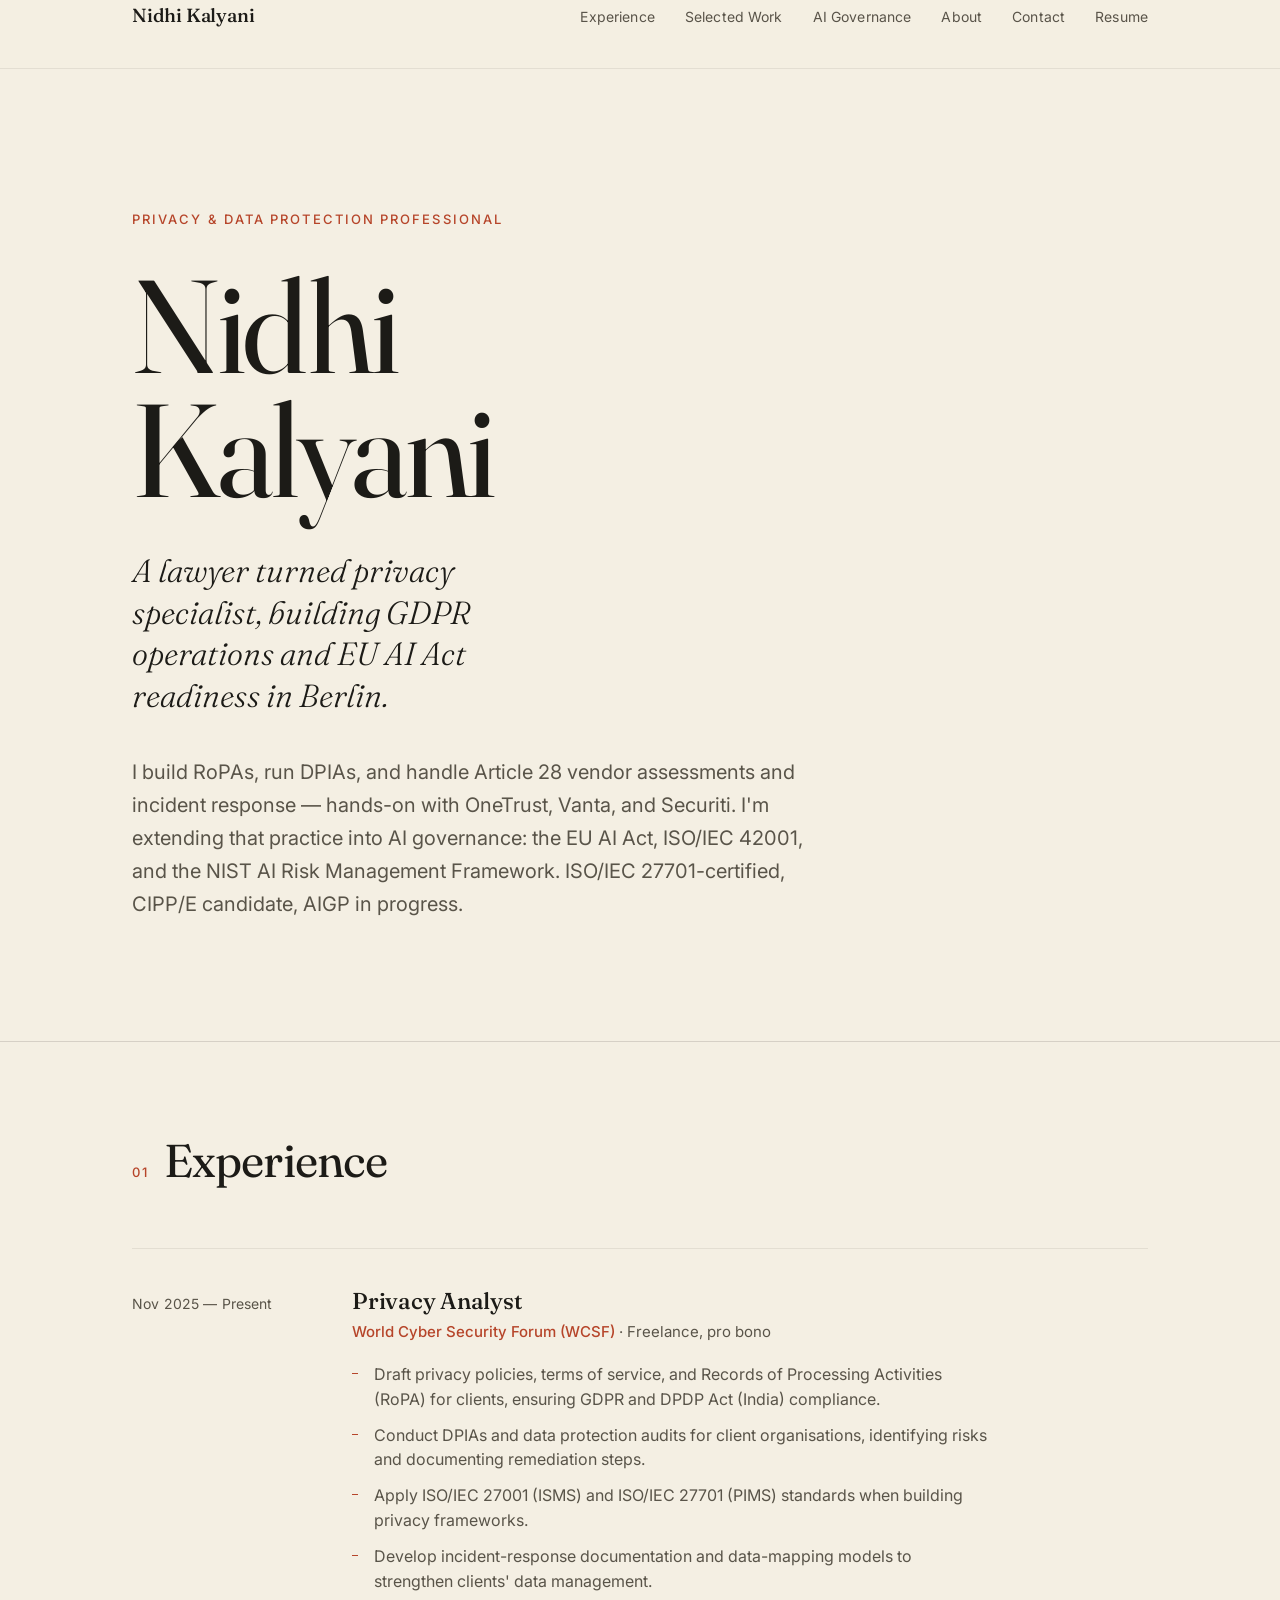
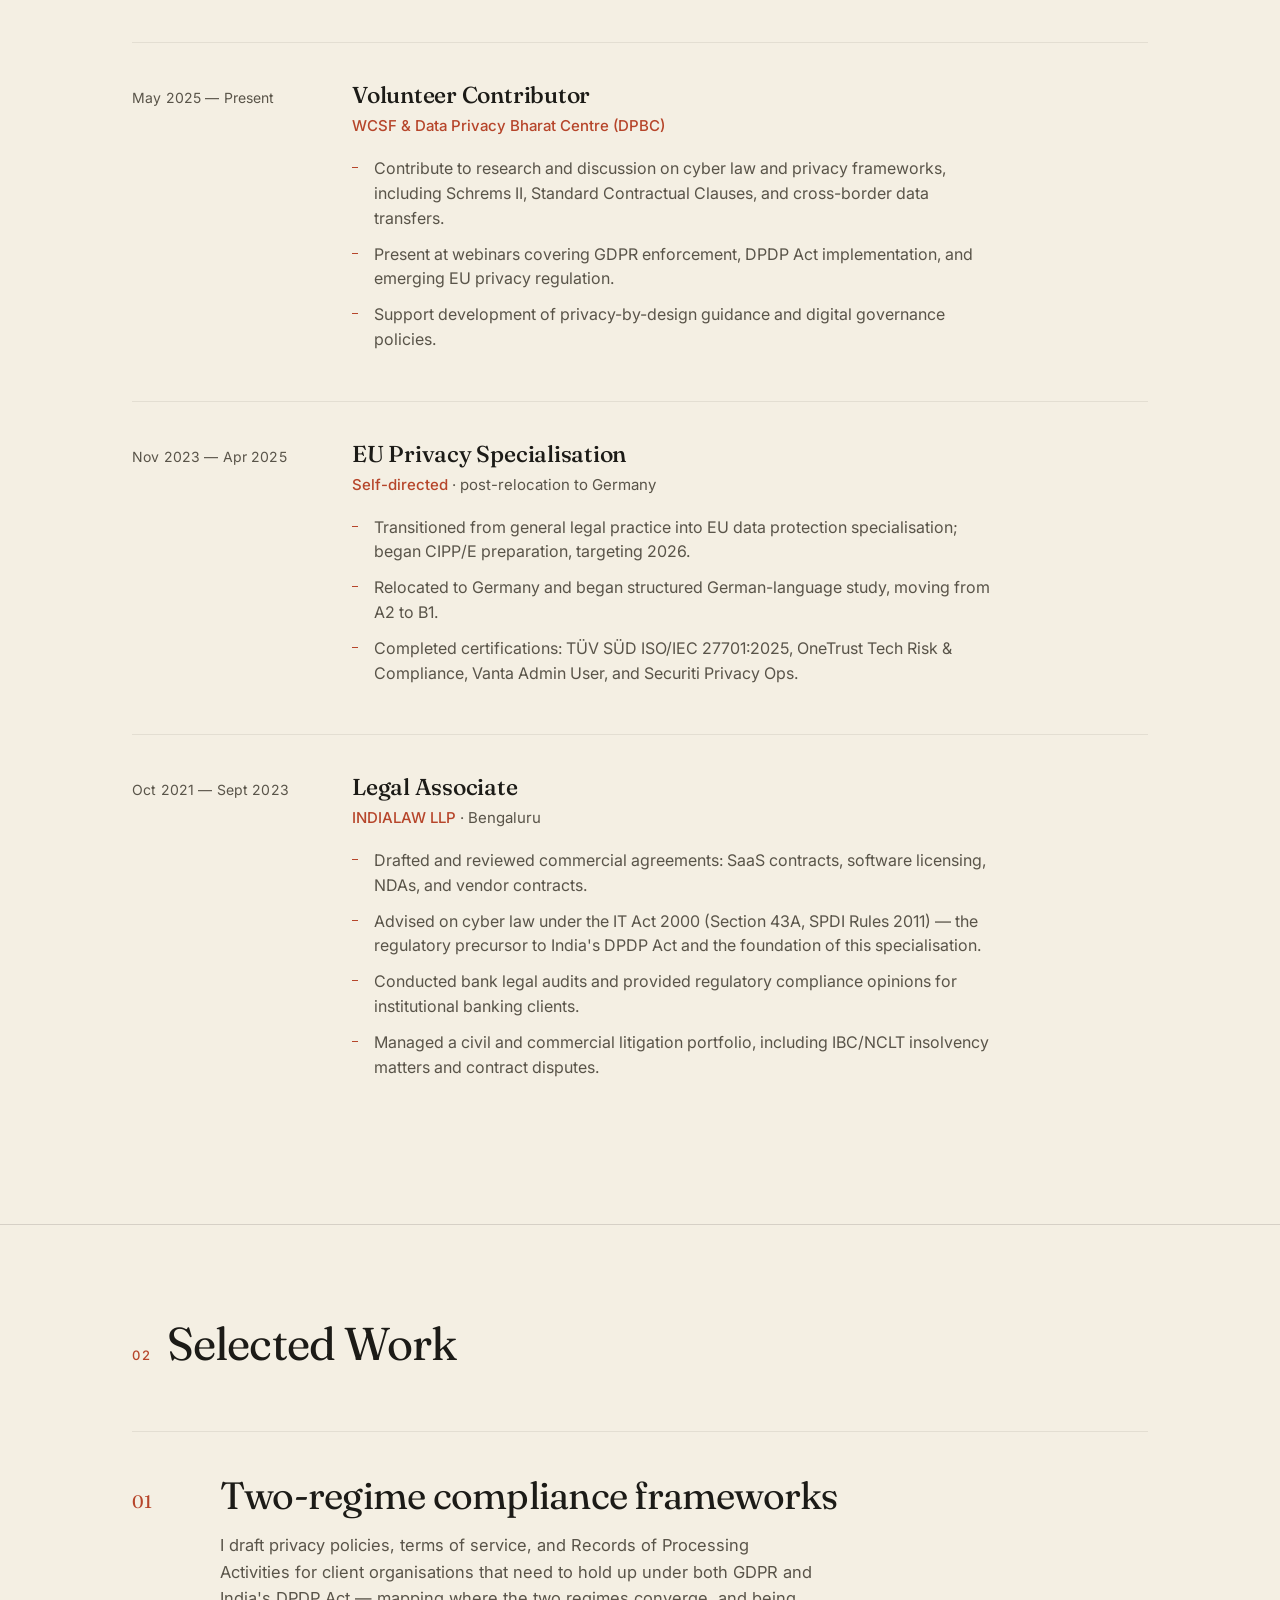
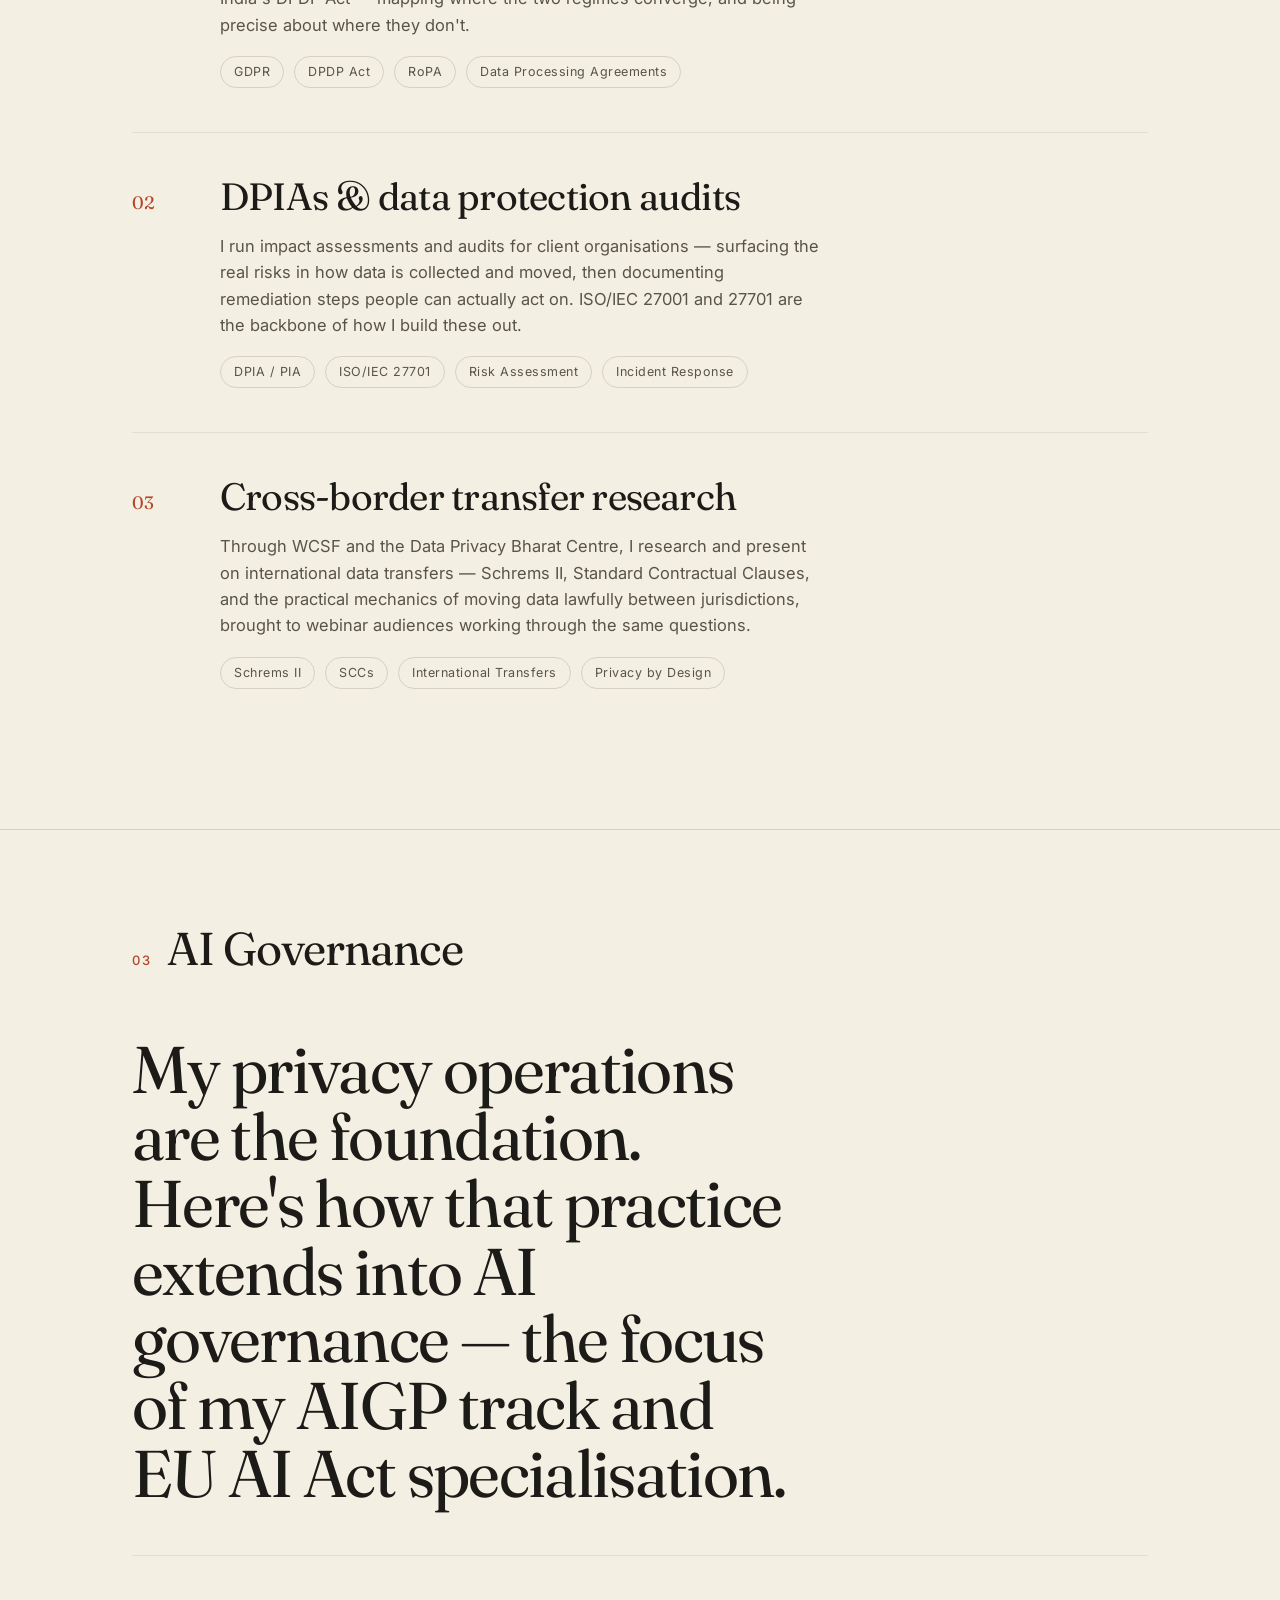
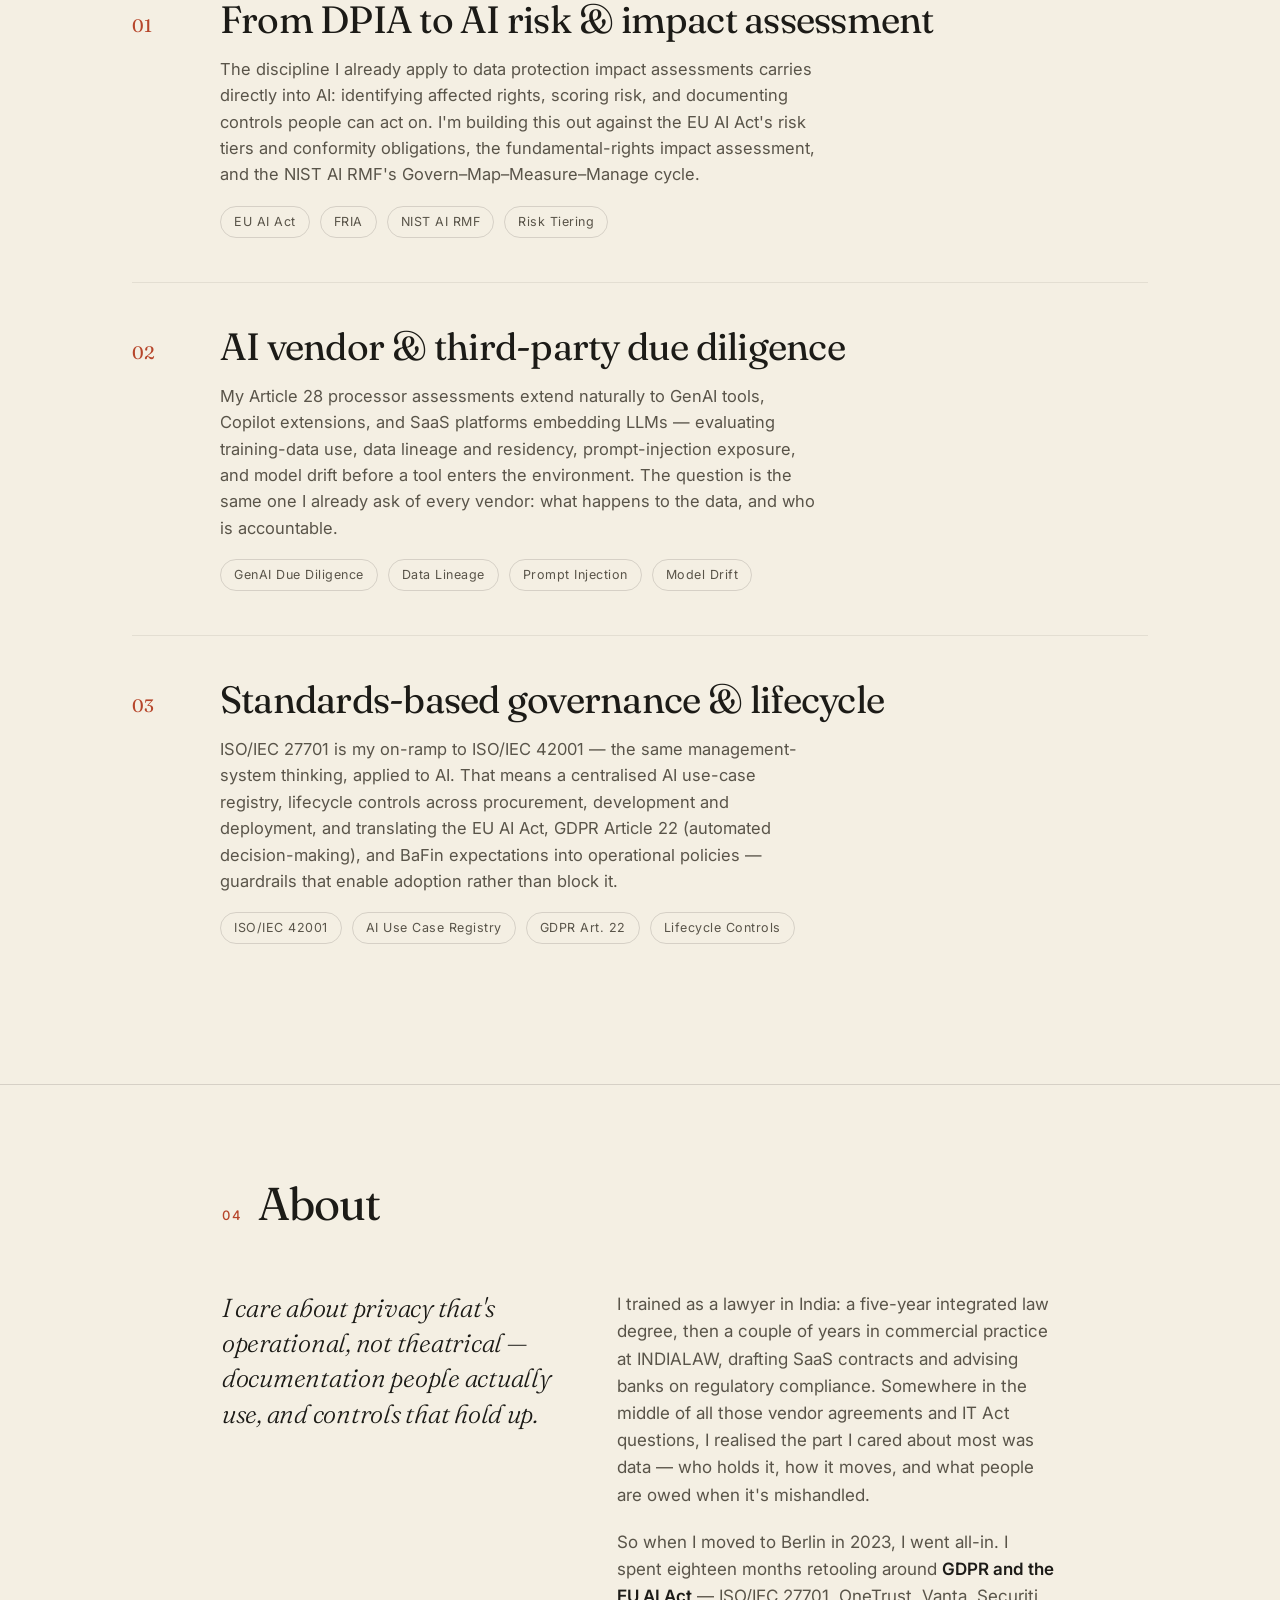
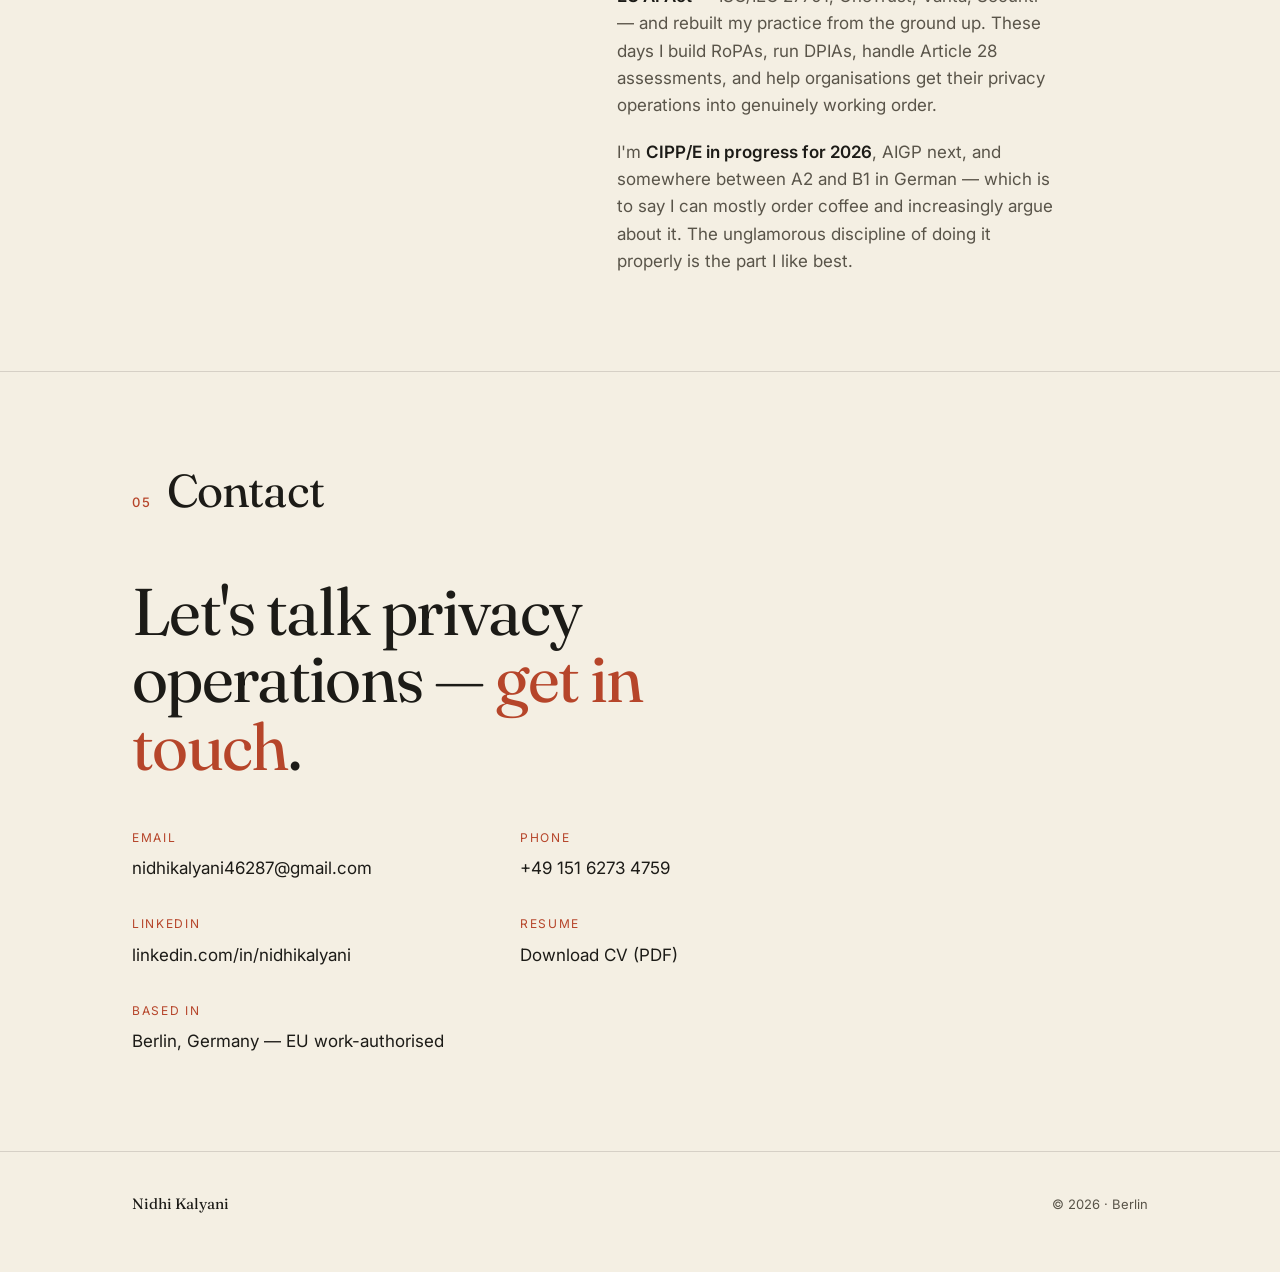
==== index.html @ 715d7ae7 "Add AI Governance section and elevate AI signals for AI Governance Lead roles Co-Authored-By: Claude" ====
<!DOCTYPE html>
<html lang="en">
<head>
<!-- Nidhi Kalyani — Portfolio -->
<meta charset="utf-8" />
<meta name="viewport" content="width=device-width, initial-scale=1" />
<title>Nidhi Kalyani — Privacy & Data Protection Professional</title>
<meta name="description" content="Nidhi Kalyani — a lawyer turned privacy specialist building GDPR operations and EU AI Act readiness in Berlin. ISO/IEC 27701-certified, CIPP/E candidate." />
<link rel="preconnect" href="https://fonts.googleapis.com" />
<link rel="preconnect" href="https://fonts.gstatic.com" crossorigin />
<link href="https://fonts.googleapis.com/css2?family=Fraunces:ital,opsz,wght@0,9..144,300..600;1,9..144,300..500&family=Inter:wght@400;500;600&display=swap" rel="stylesheet" />

<style>
  :root {
    --paper: #F4EFE3;
    --paper-2: #EFE9DA;
    --ink: #1C1B17;
    --ink-soft: #595449;
    --accent: #B6452A;
    --line: rgba(28, 27, 23, 0.14);
    --line-soft: rgba(28, 27, 23, 0.08);
  }

  * { margin: 0; padding: 0; box-sizing: border-box; }

  html { scroll-behavior: smooth; }

  body {
    background: var(--paper);
    color: var(--ink);
    font-family: "Inter", system-ui, sans-serif;
    font-size: 17px;
    line-height: 1.6;
    -webkit-font-smoothing: antialiased;
    text-rendering: optimizeLegibility;
  }

  .serif {
    font-family: "Fraunces", Georgia, serif;
    font-optical-sizing: auto;
  }

  .wrap {
    width: 100%;
    max-width: 1080px;
    margin: 0 auto;
    padding: 0 32px;
  }

  /* ---------- NAV ---------- */
  nav {
    position: sticky;
    top: 0;
    z-index: 50;
    background: rgba(244, 239, 227, 0.9);
    backdrop-filter: saturate(120%);
    border-bottom: 1px solid var(--line-soft);
  }
  nav .wrap {
    display: flex;
    align-items: baseline;
    justify-content: space-between;
    height: 68px;
  }
  nav .brand {
    font-family: "Fraunces", serif;
    font-weight: 500;
    font-size: 19px;
    letter-spacing: -0.01em;
  }
  nav .links {
    display: flex;
    gap: 30px;
    font-size: 14px;
    letter-spacing: 0.01em;
  }
  nav .links a {
    color: var(--ink-soft);
    text-decoration: none;
    transition: color 0.2s ease;
  }
  nav .links a:hover { color: var(--accent); }

  /* ---------- HERO ---------- */
  header.hero { padding: 140px 0 120px; }
  .eyebrow {
    font-size: 13px;
    letter-spacing: 0.16em;
    text-transform: uppercase;
    color: var(--accent);
    font-weight: 500;
    margin-bottom: 34px;
  }
  h1.name {
    font-family: "Fraunces", serif;
    font-weight: 400;
    font-size: clamp(52px, 11vw, 132px);
    line-height: 0.94;
    letter-spacing: -0.025em;
    margin-bottom: 38px;
  }
  .headline {
    font-family: "Fraunces", serif;
    font-style: italic;
    font-weight: 300;
    font-size: clamp(22px, 3.4vw, 32px);
    line-height: 1.3;
    color: var(--ink);
    max-width: 22ch;
    margin-bottom: 40px;
  }
  .hero-intro {
    font-size: clamp(17px, 2vw, 20px);
    line-height: 1.65;
    color: var(--ink-soft);
    max-width: 54ch;
  }

  /* ---------- SECTION SCAFFOLD ---------- */
  section { padding: 96px 0; border-top: 1px solid var(--line); }
  .sec-head {
    display: flex;
    align-items: baseline;
    gap: 16px;
    margin-bottom: 64px;
  }
  .sec-num {
    font-size: 13px;
    letter-spacing: 0.12em;
    color: var(--accent);
    font-weight: 500;
    padding-top: 6px;
  }
  .sec-title {
    font-family: "Fraunces", serif;
    font-weight: 400;
    font-size: clamp(30px, 5vw, 46px);
    letter-spacing: -0.02em;
    line-height: 1;
  }

  /* ---------- EXPERIENCE ---------- */
  .xp {
    display: grid;
    grid-template-columns: 180px 1fr;
    gap: 40px;
    padding: 38px 0;
    border-top: 1px solid var(--line-soft);
  }
  .xp:first-of-type { border-top: none; }
  .xp .when {
    font-size: 14px;
    color: var(--ink-soft);
    letter-spacing: 0.01em;
    padding-top: 6px;
  }
  .xp .role {
    font-family: "Fraunces", serif;
    font-weight: 500;
    font-size: 23px;
    letter-spacing: -0.01em;
    line-height: 1.25;
    margin-bottom: 4px;
  }
  .xp .org {
    font-size: 15px;
    color: var(--accent);
    margin-bottom: 18px;
    font-weight: 500;
  }
  .xp .org .tag {
    color: var(--ink-soft);
    font-weight: 400;
  }
  .xp ul { list-style: none; }
  .xp li {
    position: relative;
    padding-left: 22px;
    color: var(--ink-soft);
    margin-bottom: 11px;
    font-size: 16px;
    line-height: 1.55;
    max-width: 64ch;
  }
  .xp li::before {
    content: "";
    position: absolute;
    left: 0;
    top: 11px;
    width: 6px;
    height: 1px;
    background: var(--accent);
  }

  /* ---------- SELECTED WORK ---------- */
  .work {
    display: grid;
    grid-template-columns: 56px 1fr;
    gap: 32px;
    padding: 44px 0;
    border-top: 1px solid var(--line-soft);
    transition: padding-left 0.3s ease;
  }
  .work:first-of-type { border-top: none; }
  .work:hover { padding-left: 8px; }
  .work .wnum {
    font-family: "Fraunces", serif;
    font-size: 18px;
    color: var(--accent);
    padding-top: 12px;
  }
  .work .wtitle {
    font-family: "Fraunces", serif;
    font-weight: 400;
    font-size: clamp(26px, 4vw, 38px);
    letter-spacing: -0.02em;
    line-height: 1.05;
    margin-bottom: 16px;
  }
  .work .wdesc {
    color: var(--ink-soft);
    max-width: 60ch;
    margin-bottom: 18px;
    font-size: 16.5px;
  }
  .work .wtags {
    display: flex;
    flex-wrap: wrap;
    gap: 10px;
  }
  .work .wtags span {
    font-size: 12.5px;
    letter-spacing: 0.04em;
    color: var(--ink-soft);
    border: 1px solid var(--line);
    border-radius: 100px;
    padding: 5px 13px;
  }

  /* ---------- ABOUT ---------- */
  #about .wrap { max-width: 900px; }
  .about-grid {
    display: grid;
    grid-template-columns: 1fr 1.3fr;
    gap: 56px;
    align-items: start;
  }
  .about-lead {
    font-family: "Fraunces", serif;
    font-style: italic;
    font-weight: 300;
    font-size: 26px;
    line-height: 1.35;
    letter-spacing: -0.01em;
  }
  .about-body p {
    color: var(--ink-soft);
    margin-bottom: 20px;
    font-size: 17px;
  }
  .about-body p:last-child { margin-bottom: 0; }
  .about-body strong { color: var(--ink); font-weight: 600; }

  /* ---------- CONTACT ---------- */
  #contact { border-top: 1px solid var(--line); }
  .contact-big {
    font-family: "Fraunces", serif;
    font-weight: 400;
    font-size: clamp(34px, 6vw, 66px);
    letter-spacing: -0.025em;
    line-height: 1.02;
    margin-bottom: 48px;
    max-width: 16ch;
  }
  .contact-big a {
    color: var(--accent);
    text-decoration: none;
    border-bottom: 2px solid transparent;
    transition: border-color 0.2s ease;
  }
  .contact-big a:hover { border-color: var(--accent); }
  .contact-rows {
    display: grid;
    grid-template-columns: repeat(2, 1fr);
    gap: 32px 56px;
    max-width: 720px;
  }
  .crow .clabel {
    font-size: 12px;
    letter-spacing: 0.14em;
    text-transform: uppercase;
    color: var(--accent);
    margin-bottom: 8px;
  }
  .crow a, .crow span {
    color: var(--ink);
    text-decoration: none;
    font-size: 17px;
    transition: color 0.2s ease;
  }
  .crow a:hover { color: var(--accent); }

  /* ---------- FOOTER ---------- */
  footer {
    padding: 40px 0 56px;
    border-top: 1px solid var(--line);
    display: flex;
    justify-content: space-between;
    align-items: center;
    font-size: 13px;
    color: var(--ink-soft);
  }
  footer .serif { font-size: 15px; color: var(--ink); }

  /* ---------- REVEAL ---------- */
  .reveal {
    opacity: 0;
    transform: translateY(18px);
    transition: opacity 0.7s ease, transform 0.7s ease;
  }
  .reveal.in { opacity: 1; transform: none; }

  /* ---------- RESPONSIVE ---------- */
  @media (max-width: 720px) {
    body { font-size: 16px; }
    .wrap { padding: 0 22px; }
    nav .links { gap: 18px; }
    nav .links a:nth-child(2) { display: none; }
    header.hero { padding: 90px 0 76px; }
    section { padding: 68px 0; }
    .sec-head { margin-bottom: 44px; }
    .xp { grid-template-columns: 1fr; gap: 10px; }
    .xp .when { padding-top: 0; font-size: 13px; }
    .work { grid-template-columns: 36px 1fr; gap: 18px; }
    .about-grid { grid-template-columns: 1fr; gap: 28px; }
    .contact-rows { grid-template-columns: 1fr; gap: 24px; }
  }
</style>
</head>

<body>

<nav>
  <div class="wrap">
    <span class="brand">Nidhi Kalyani</span>
    <div class="links">
      <a href="#experience">Experience</a>
      <a href="#work">Selected Work</a>
      <a href="#ai-governance">AI Governance</a>
      <a href="#about">About</a>
      <a href="#contact">Contact</a>
      <a href="Nidhi-Kalyani-Resume.pdf" target="_blank" rel="noopener">Resume</a>
    </div>
  </div>
</nav>

<header class="hero">
  <div class="wrap">
    <div class="eyebrow reveal">Privacy &amp; Data Protection Professional</div>
    <h1 class="name serif reveal">Nidhi<br />Kalyani</h1>
    <p class="headline reveal">A lawyer turned privacy specialist, building GDPR operations and EU AI Act readiness in Berlin.</p>
    <p class="hero-intro reveal">I build RoPAs, run DPIAs, and handle Article 28 vendor assessments and incident response — hands-on with OneTrust, Vanta, and Securiti. I'm extending that practice into AI governance: the EU AI Act, ISO/IEC 42001, and the NIST AI Risk Management Framework. ISO/IEC 27701-certified, CIPP/E candidate, AIGP in progress.</p>
  </div>
</header>

<section id="experience">
  <div class="wrap">
    <div class="sec-head reveal">
      <span class="sec-num">01</span>
      <h2 class="sec-title serif">Experience</h2>
    </div>

    <div class="xp reveal">
      <div class="when">Nov 2025 — Present</div>
      <div>
        <div class="role serif">Privacy Analyst</div>
        <div class="org">World Cyber Security Forum (WCSF) <span class="tag">· Freelance, pro bono</span></div>
        <ul>
          <li>Draft privacy policies, terms of service, and Records of Processing Activities (RoPA) for clients, ensuring GDPR and DPDP Act (India) compliance.</li>
          <li>Conduct DPIAs and data protection audits for client organisations, identifying risks and documenting remediation steps.</li>
          <li>Apply ISO/IEC 27001 (ISMS) and ISO/IEC 27701 (PIMS) standards when building privacy frameworks.</li>
          <li>Develop incident-response documentation and data-mapping models to strengthen clients' data management.</li>
        </ul>
      </div>
    </div>

    <div class="xp reveal">
      <div class="when">May 2025 — Present</div>
      <div>
        <div class="role serif">Volunteer Contributor</div>
        <div class="org">WCSF &amp; Data Privacy Bharat Centre (DPBC)</div>
        <ul>
          <li>Contribute to research and discussion on cyber law and privacy frameworks, including Schrems II, Standard Contractual Clauses, and cross-border data transfers.</li>
          <li>Present at webinars covering GDPR enforcement, DPDP Act implementation, and emerging EU privacy regulation.</li>
          <li>Support development of privacy-by-design guidance and digital governance policies.</li>
        </ul>
      </div>
    </div>

    <div class="xp reveal">
      <div class="when">Nov 2023 — Apr 2025</div>
      <div>
        <div class="role serif">EU Privacy Specialisation</div>
        <div class="org">Self-directed <span class="tag">· post-relocation to Germany</span></div>
        <ul>
          <li>Transitioned from general legal practice into EU data protection specialisation; began CIPP/E preparation, targeting 2026.</li>
          <li>Relocated to Germany and began structured German-language study, moving from A2 to B1.</li>
          <li>Completed certifications: TÜV SÜD ISO/IEC 27701:2025, OneTrust Tech Risk &amp; Compliance, Vanta Admin User, and Securiti Privacy Ops.</li>
        </ul>
      </div>
    </div>

    <div class="xp reveal">
      <div class="when">Oct 2021 — Sept 2023</div>
      <div>
        <div class="role serif">Legal Associate</div>
        <div class="org">INDIALAW LLP <span class="tag">· Bengaluru</span></div>
        <ul>
          <li>Drafted and reviewed commercial agreements: SaaS contracts, software licensing, NDAs, and vendor contracts.</li>
          <li>Advised on cyber law under the IT Act 2000 (Section 43A, SPDI Rules 2011) — the regulatory precursor to India's DPDP Act and the foundation of this specialisation.</li>
          <li>Conducted bank legal audits and provided regulatory compliance opinions for institutional banking clients.</li>
          <li>Managed a civil and commercial litigation portfolio, including IBC/NCLT insolvency matters and contract disputes.</li>
        </ul>
      </div>
    </div>
  </div>
</section>

<section id="work">
  <div class="wrap">
    <div class="sec-head reveal">
      <span class="sec-num">02</span>
      <h2 class="sec-title serif">Selected Work</h2>
    </div>

    <div class="work reveal">
      <div class="wnum serif">01</div>
      <div>
        <h3 class="wtitle serif">Two-regime compliance frameworks</h3>
        <p class="wdesc">I draft privacy policies, terms of service, and Records of Processing Activities for client organisations that need to hold up under both GDPR and India's DPDP Act — mapping where the two regimes converge, and being precise about where they don't.</p>
        <div class="wtags">
          <span>GDPR</span><span>DPDP Act</span><span>RoPA</span><span>Data Processing Agreements</span>
        </div>
      </div>
    </div>

    <div class="work reveal">
      <div class="wnum serif">02</div>
      <div>
        <h3 class="wtitle serif">DPIAs &amp; data protection audits</h3>
        <p class="wdesc">I run impact assessments and audits for client organisations — surfacing the real risks in how data is collected and moved, then documenting remediation steps people can actually act on. ISO/IEC 27001 and 27701 are the backbone of how I build these out.</p>
        <div class="wtags">
          <span>DPIA / PIA</span><span>ISO/IEC 27701</span><span>Risk Assessment</span><span>Incident Response</span>
        </div>
      </div>
    </div>

    <div class="work reveal">
      <div class="wnum serif">03</div>
      <div>
        <h3 class="wtitle serif">Cross-border transfer research</h3>
        <p class="wdesc">Through WCSF and the Data Privacy Bharat Centre, I research and present on international data transfers — Schrems II, Standard Contractual Clauses, and the practical mechanics of moving data lawfully between jurisdictions, brought to webinar audiences working through the same questions.</p>
        <div class="wtags">
          <span>Schrems II</span><span>SCCs</span><span>International Transfers</span><span>Privacy by Design</span>
        </div>
      </div>
    </div>
  </div>
</section>

<section id="ai-governance">
  <div class="wrap">
    <div class="sec-head reveal">
      <span class="sec-num">03</span>
      <h2 class="sec-title serif">AI Governance</h2>
    </div>

    <p class="contact-big serif reveal" style="margin-bottom:48px;">My privacy operations are the foundation. Here's how that practice extends into AI governance — the focus of my AIGP track and EU AI Act specialisation.</p>

    <div class="work reveal">
      <div class="wnum serif">01</div>
      <div>
        <h3 class="wtitle serif">From DPIA to AI risk &amp; impact assessment</h3>
        <p class="wdesc">The discipline I already apply to data protection impact assessments carries directly into AI: identifying affected rights, scoring risk, and documenting controls people can act on. I'm building this out against the EU AI Act's risk tiers and conformity obligations, the fundamental-rights impact assessment, and the NIST AI RMF's Govern–Map–Measure–Manage cycle.</p>
        <div class="wtags">
          <span>EU AI Act</span><span>FRIA</span><span>NIST AI RMF</span><span>Risk Tiering</span>
        </div>
      </div>
    </div>

    <div class="work reveal">
      <div class="wnum serif">02</div>
      <div>
        <h3 class="wtitle serif">AI vendor &amp; third-party due diligence</h3>
        <p class="wdesc">My Article 28 processor assessments extend naturally to GenAI tools, Copilot extensions, and SaaS platforms embedding LLMs — evaluating training-data use, data lineage and residency, prompt-injection exposure, and model drift before a tool enters the environment. The question is the same one I already ask of every vendor: what happens to the data, and who is accountable.</p>
        <div class="wtags">
          <span>GenAI Due Diligence</span><span>Data Lineage</span><span>Prompt Injection</span><span>Model Drift</span>
        </div>
      </div>
    </div>

    <div class="work reveal">
      <div class="wnum serif">03</div>
      <div>
        <h3 class="wtitle serif">Standards-based governance &amp; lifecycle</h3>
        <p class="wdesc">ISO/IEC 27701 is my on-ramp to ISO/IEC 42001 — the same management-system thinking, applied to AI. That means a centralised AI use-case registry, lifecycle controls across procurement, development and deployment, and translating the EU AI Act, GDPR Article 22 (automated decision-making), and BaFin expectations into operational policies — guardrails that enable adoption rather than block it.</p>
        <div class="wtags">
          <span>ISO/IEC 42001</span><span>AI Use Case Registry</span><span>GDPR Art. 22</span><span>Lifecycle Controls</span>
        </div>
      </div>
    </div>
  </div>
</section>

<section id="about">
  <div class="wrap">
    <div class="sec-head reveal">
      <span class="sec-num">04</span>
      <h2 class="sec-title serif">About</h2>
    </div>
    <div class="about-grid">
      <p class="about-lead serif reveal">I care about privacy that's operational, not theatrical — documentation people actually use, and controls that hold up.</p>
      <div class="about-body reveal">
        <p>I trained as a lawyer in India: a five-year integrated law degree, then a couple of years in commercial practice at INDIALAW, drafting SaaS contracts and advising banks on regulatory compliance. Somewhere in the middle of all those vendor agreements and IT Act questions, I realised the part I cared about most was data — who holds it, how it moves, and what people are owed when it's mishandled.</p>
        <p>So when I moved to Berlin in 2023, I went all-in. I spent eighteen months retooling around <strong>GDPR and the EU AI Act</strong> — ISO/IEC 27701, OneTrust, Vanta, Securiti — and rebuilt my practice from the ground up. These days I build RoPAs, run DPIAs, handle Article 28 assessments, and help organisations get their privacy operations into genuinely working order.</p>
        <p>I'm <strong>CIPP/E in progress for 2026</strong>, AIGP next, and somewhere between A2 and B1 in German — which is to say I can mostly order coffee and increasingly argue about it. The unglamorous discipline of doing it properly is the part I like best.</p>
      </div>
    </div>
  </div>
</section>

<section id="contact">
  <div class="wrap">
    <div class="sec-head reveal">
      <span class="sec-num">05</span>
      <h2 class="sec-title serif">Contact</h2>
    </div>
    <p class="contact-big serif reveal">Let's talk privacy operations — <a href="mailto:nidhikalyani46287@gmail.com">get in touch</a>.</p>
    <div class="contact-rows reveal">
      <div class="crow">
        <div class="clabel">Email</div>
        <a href="mailto:nidhikalyani46287@gmail.com">nidhikalyani46287@gmail.com</a>
      </div>
      <div class="crow">
        <div class="clabel">Phone</div>
        <a href="tel:+4915162734759">+49 151 6273 4759</a>
      </div>
      <div class="crow">
        <div class="clabel">LinkedIn</div>
        <a href="https://www.linkedin.com" target="_blank" rel="noopener">linkedin.com/in/nidhikalyani</a>
      </div>
      <div class="crow">
        <div class="clabel">Resume</div>
        <a href="Nidhi-Kalyani-Resume.pdf" target="_blank" rel="noopener">Download CV (PDF)</a>
      </div>
      <div class="crow">
        <div class="clabel">Based in</div>
        <span>Berlin, Germany — EU work-authorised</span>
      </div>
    </div>
  </div>
</section>

<footer>
  <div class="wrap" style="display:flex; justify-content:space-between; align-items:center; width:100%; max-width:1080px; margin:0 auto; padding:0 32px;">
    <span class="serif">Nidhi Kalyani</span>
    <span>© 2026 · Berlin</span>
  </div>
</footer>

<script>
  // Scroll reveal
  const io = new IntersectionObserver((entries) => {
    entries.forEach((e) => {
      if (e.isIntersecting) {
        e.target.classList.add("in");
        io.unobserve(e.target);
      }
    });
  }, { threshold: 0.12, rootMargin: "0px 0px -8% 0px" });

  document.querySelectorAll(".reveal").forEach((el, i) => {
    // small stagger within the hero
    io.observe(el);
  });

  // Stagger hero reveals on load
  window.addEventListener("load", () => {
    const heroItems = document.querySelectorAll("header.hero .reveal");
    heroItems.forEach((el, i) => {
      setTimeout(() => el.classList.add("in"), 120 + i * 130);
    });
  });
</script>

</body>
</html>
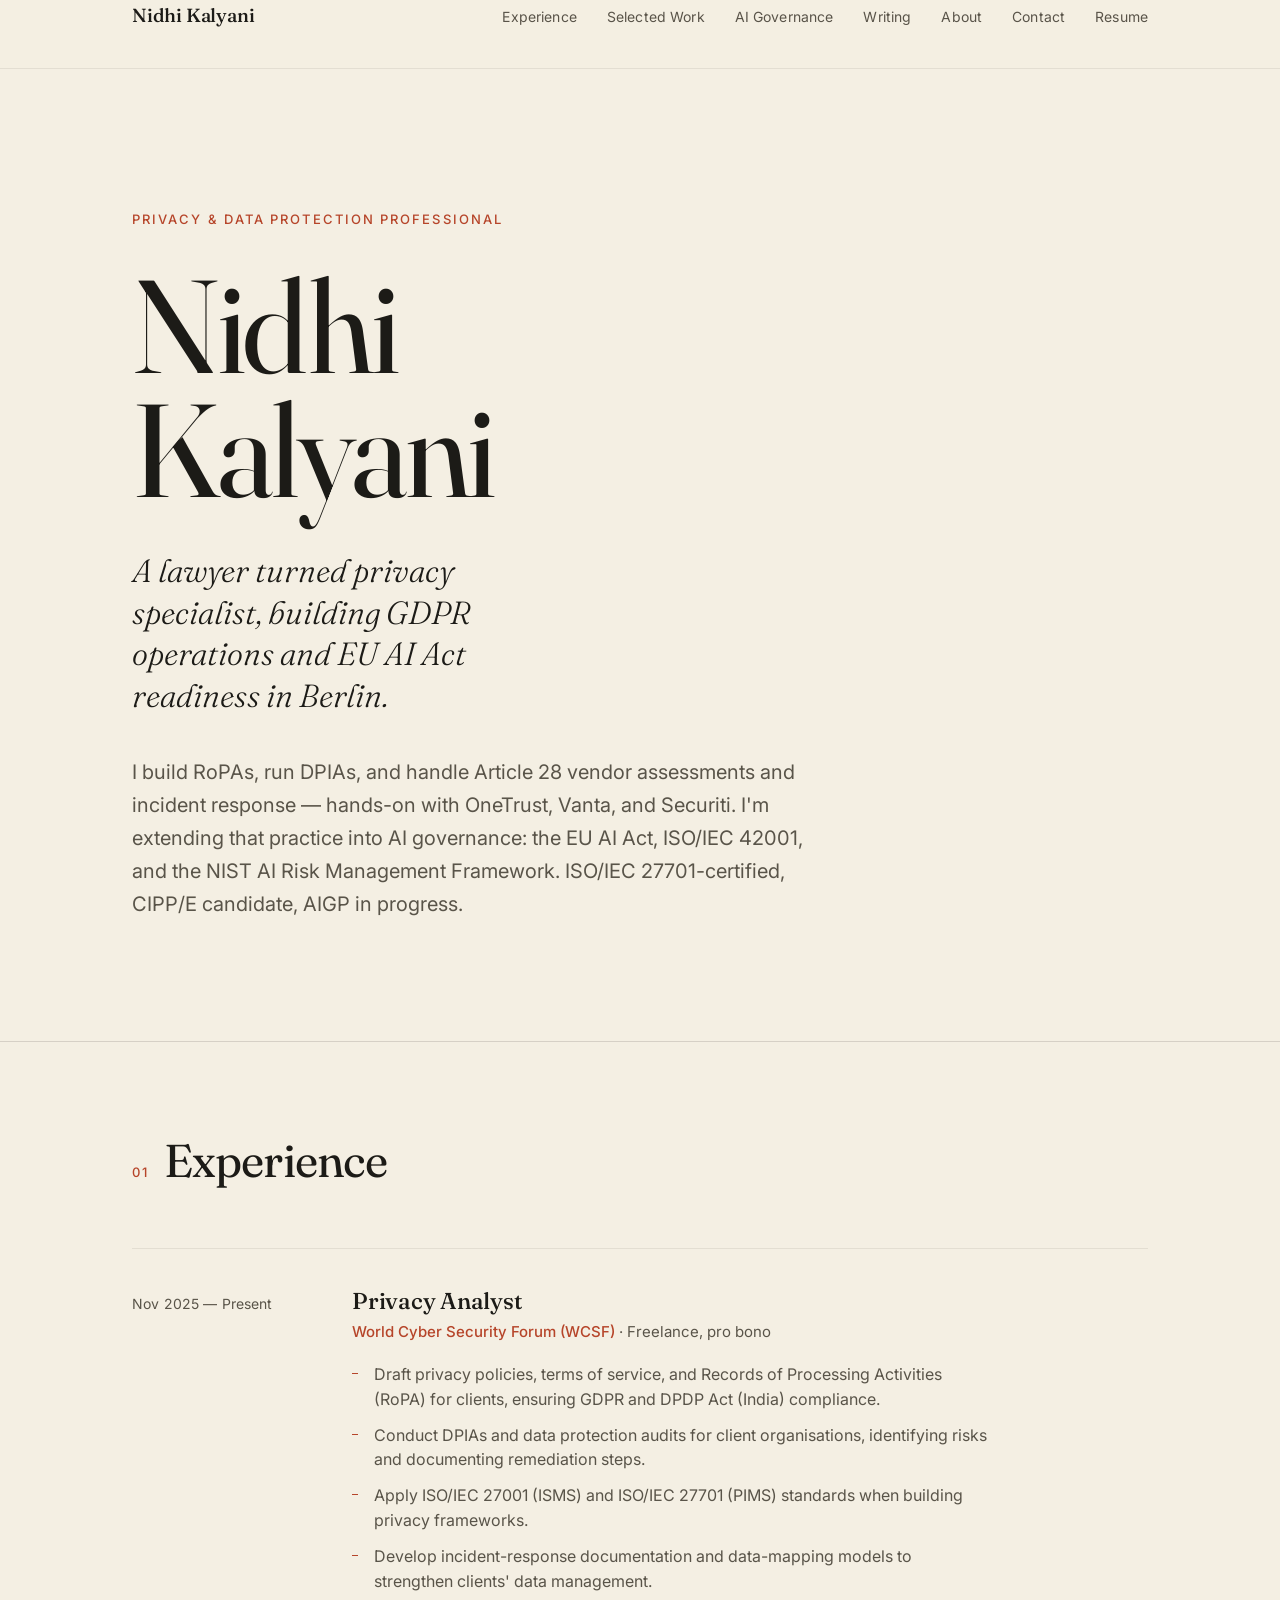
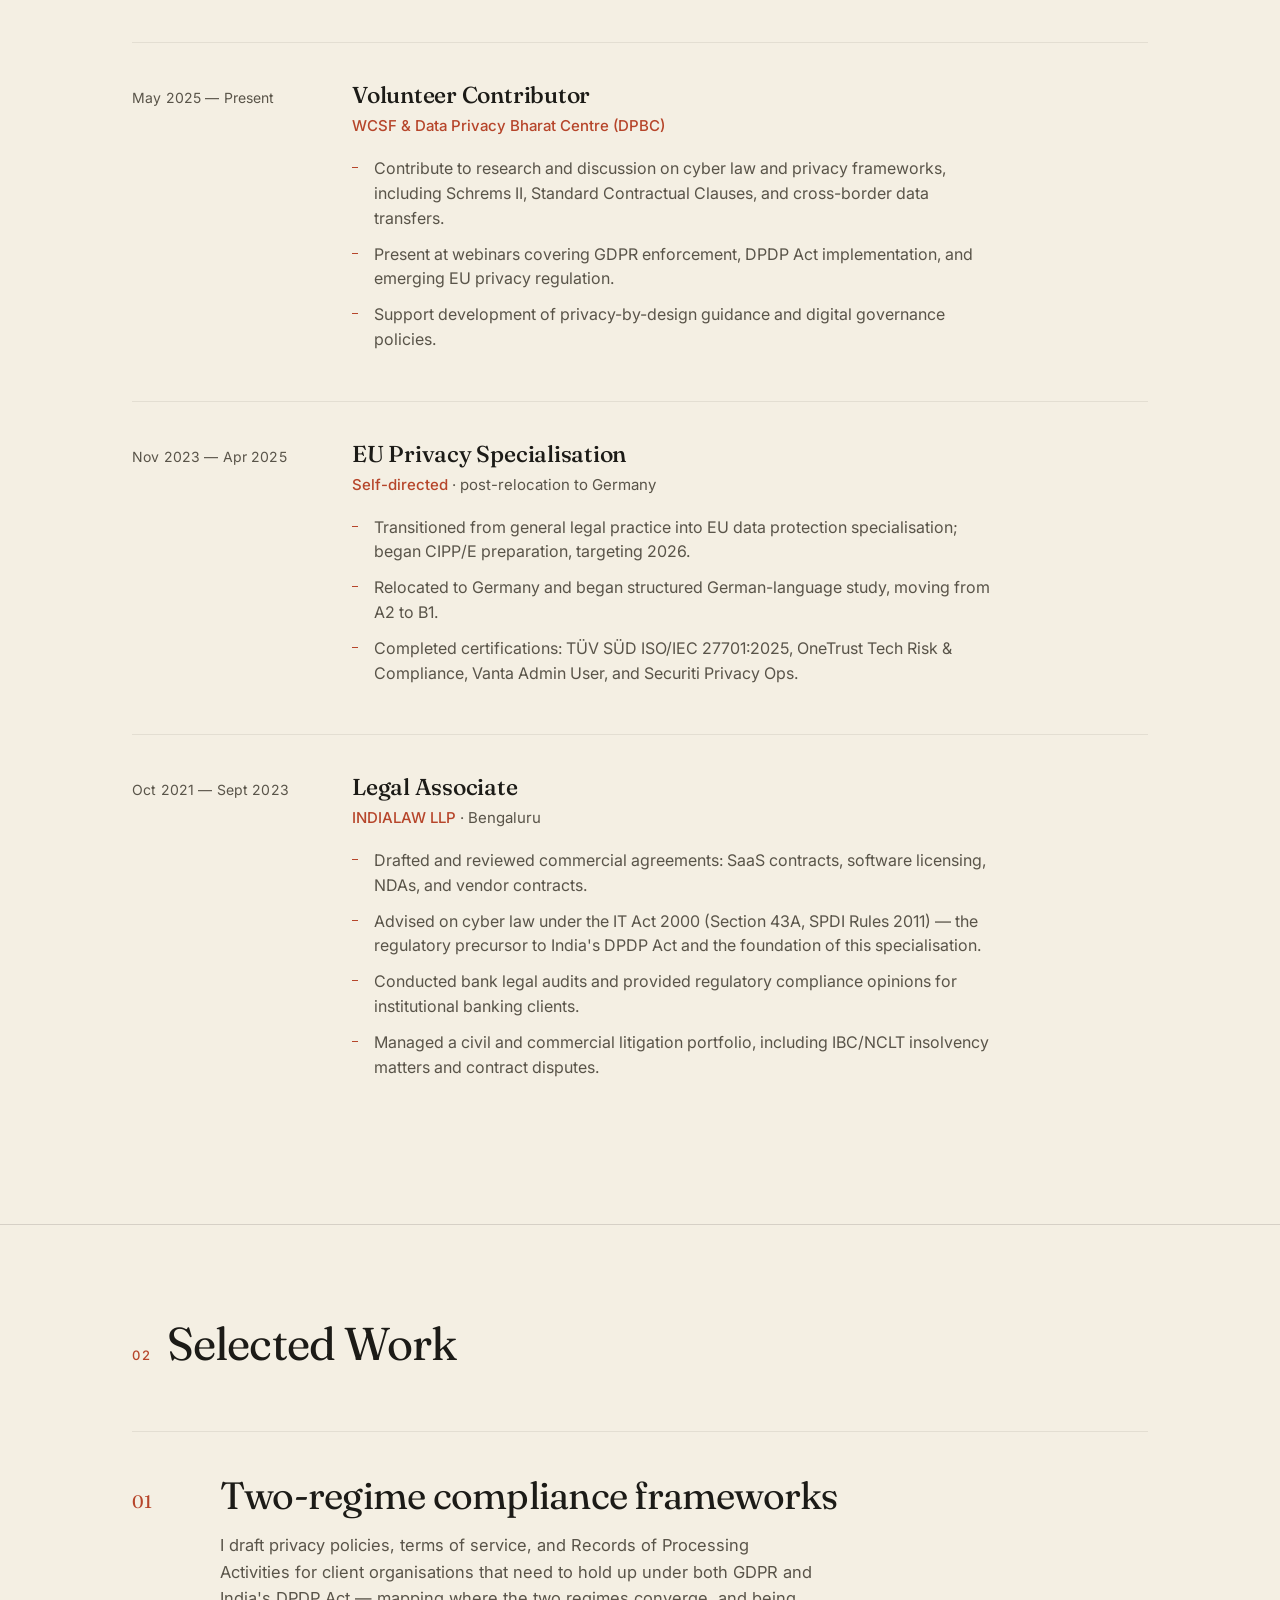
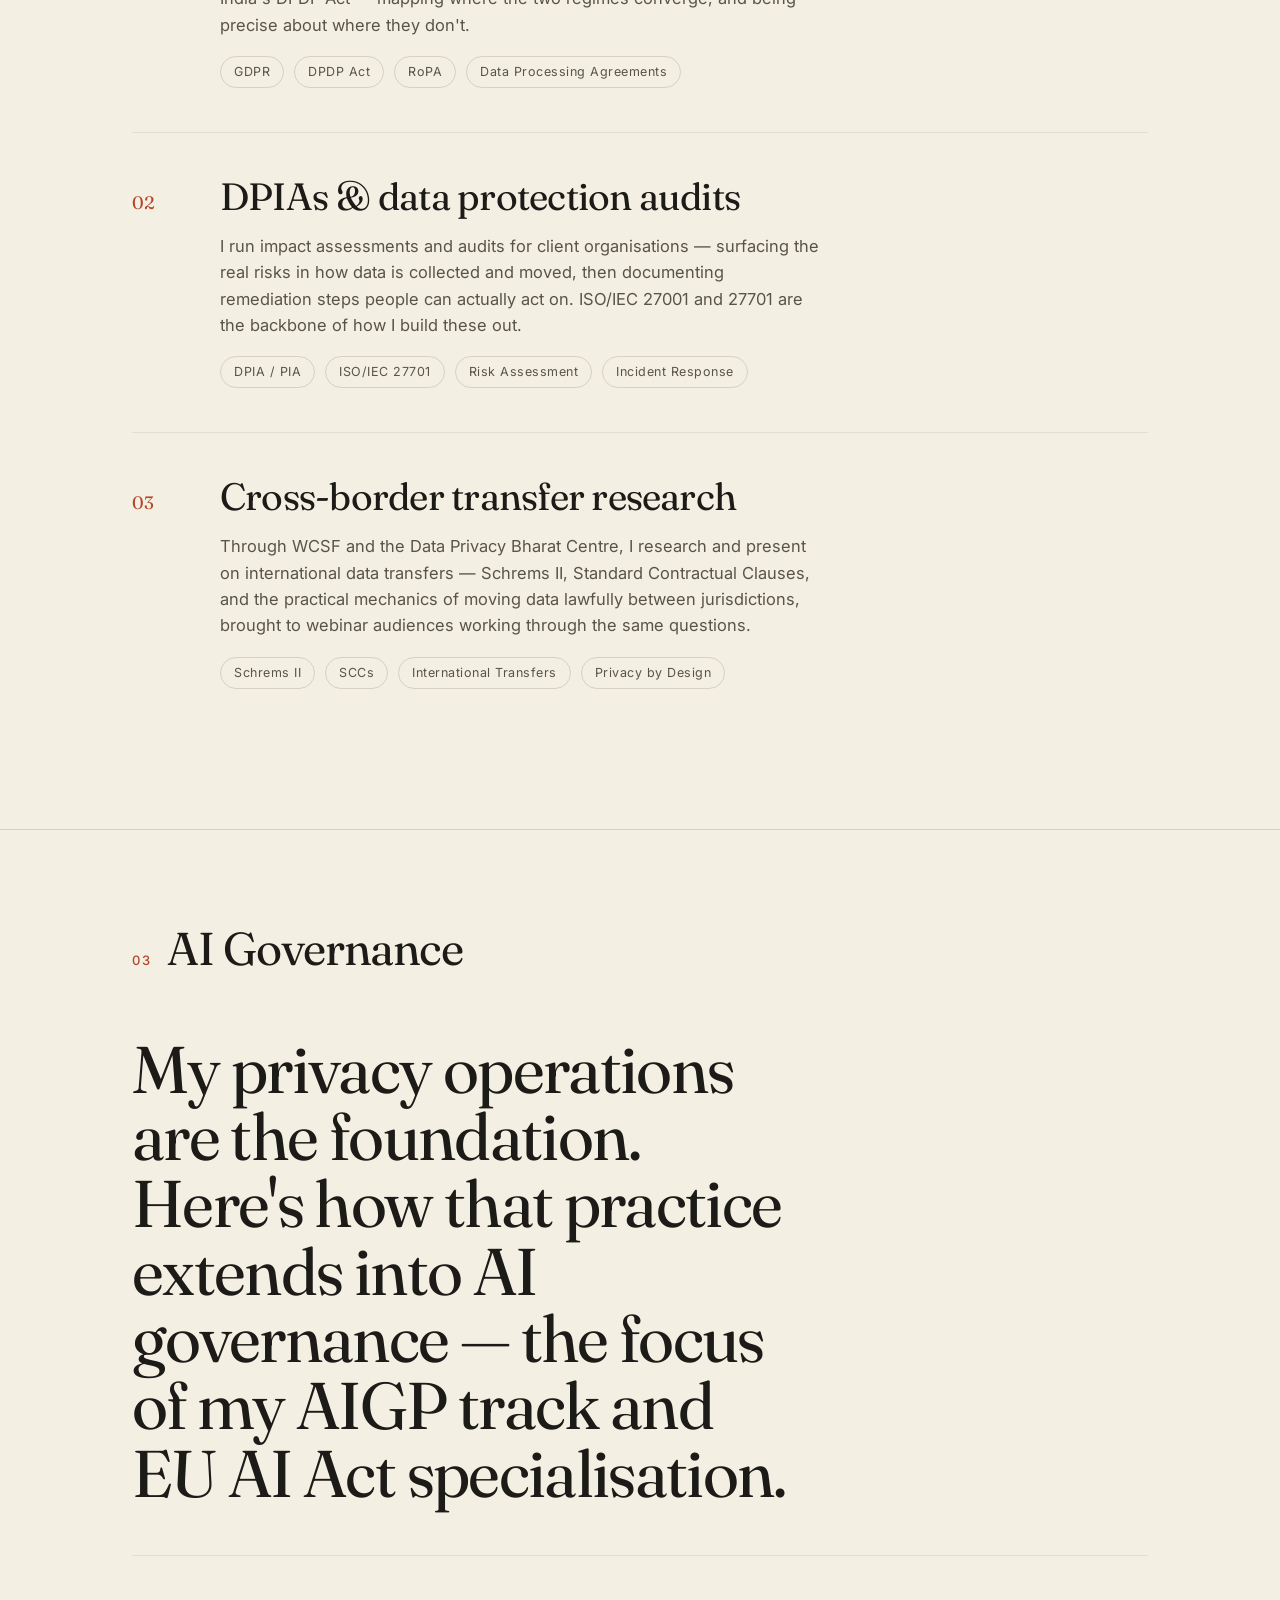
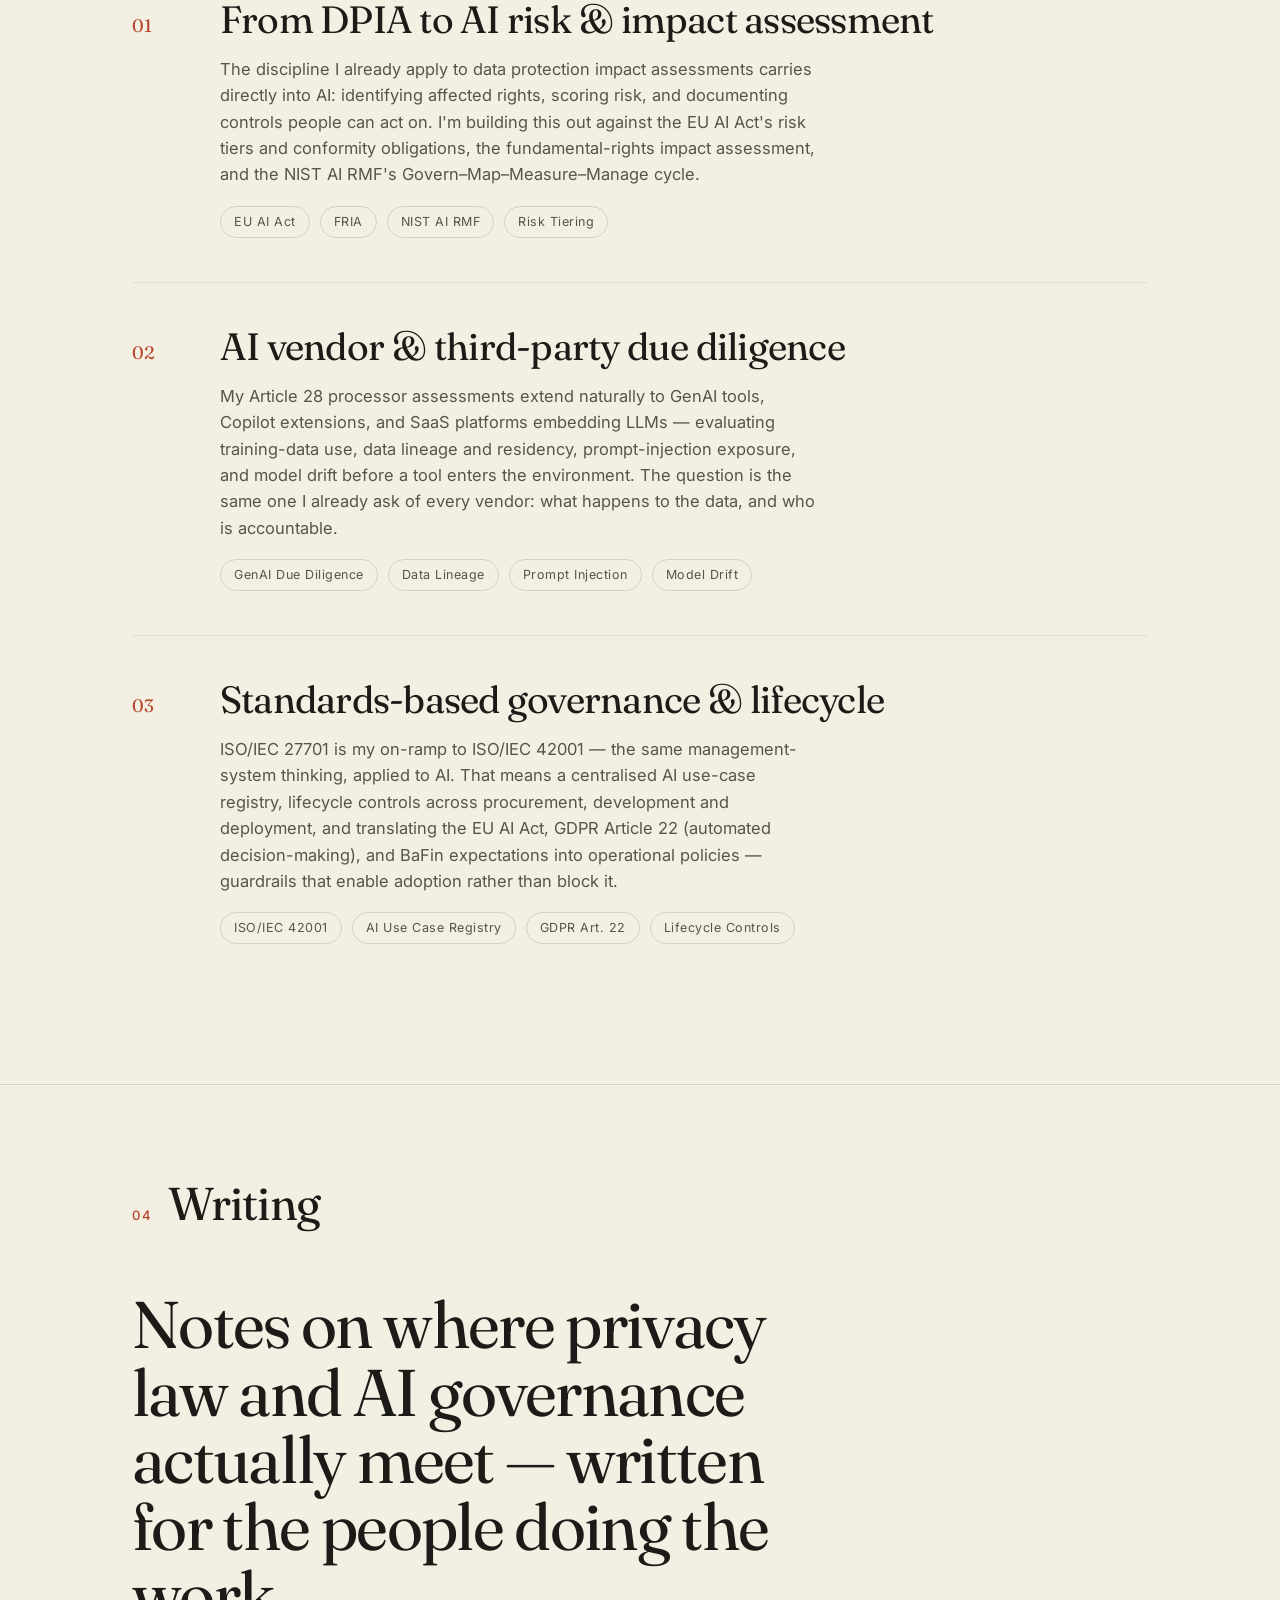
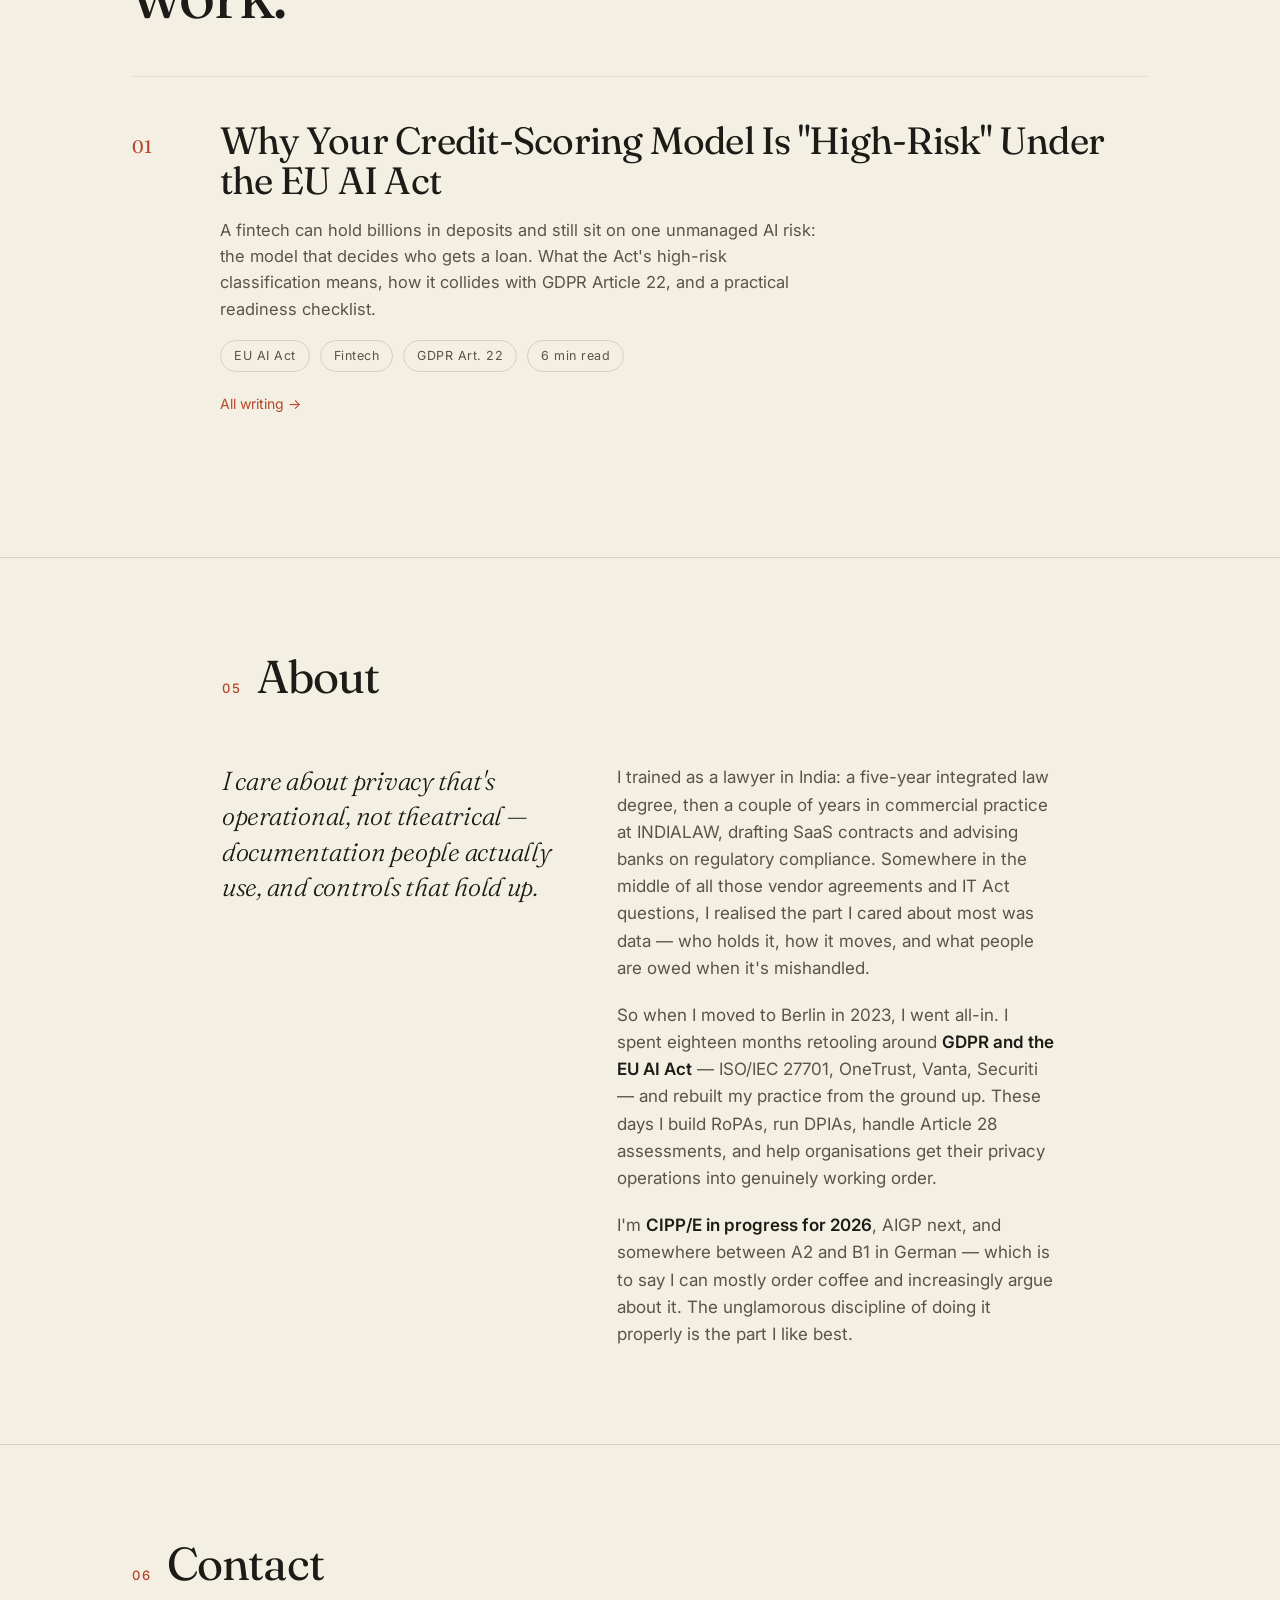
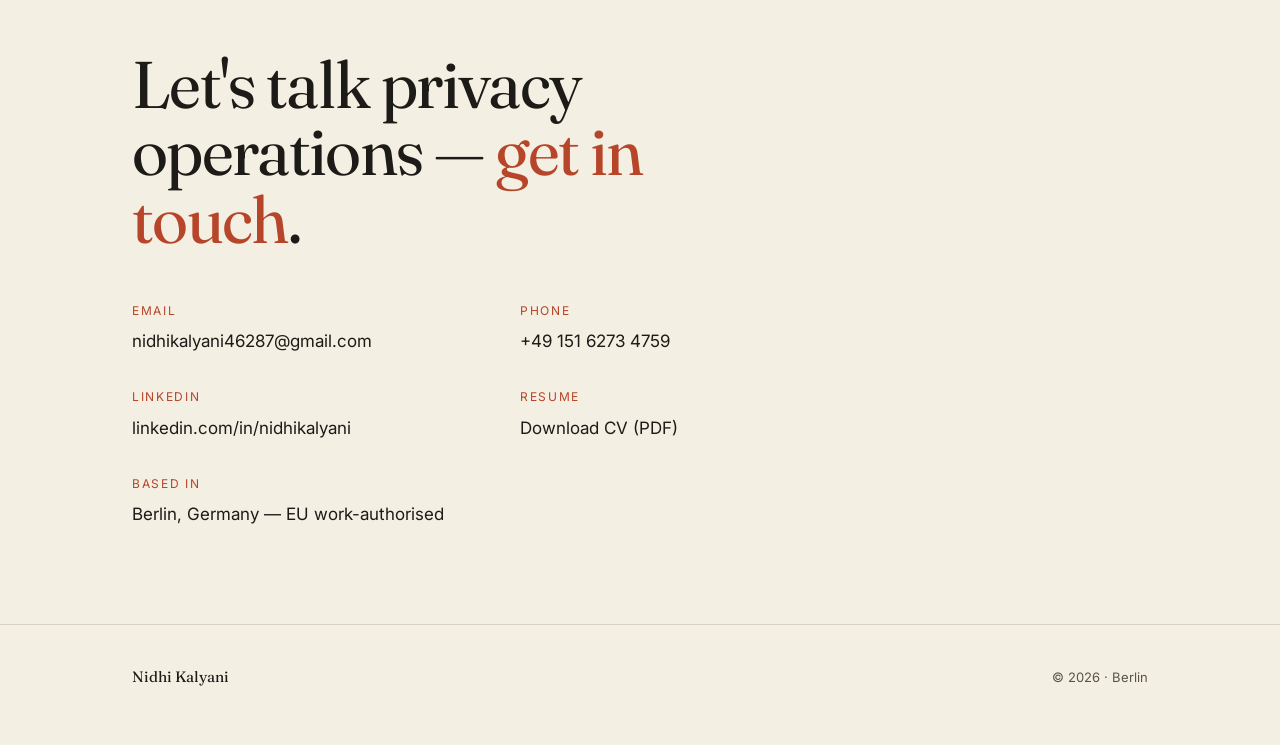
==== commit c541b162: "Add blog: shared blog.css, listing page, and first EU AI Act post; link from homepage Co-Authored-By" ====
--- a/index.html
+++ b/index.html
@@ -347,6 +347,7 @@
       <a href="#experience">Experience</a>
       <a href="#work">Selected Work</a>
       <a href="#ai-governance">AI Governance</a>
+      <a href="#writing">Writing</a>
       <a href="#about">About</a>
       <a href="#contact">Contact</a>
       <a href="Nidhi-Kalyani-Resume.pdf" target="_blank" rel="noopener">Resume</a>
@@ -512,10 +513,33 @@
   </div>
 </section>
 
-<section id="about">
+<section id="writing">
   <div class="wrap">
     <div class="sec-head reveal">
       <span class="sec-num">04</span>
+      <h2 class="sec-title serif">Writing</h2>
+    </div>
+
+    <p class="contact-big serif reveal" style="margin-bottom:48px;">Notes on where privacy law and AI governance actually meet — written for the people doing the work.</p>
+
+    <div class="work reveal">
+      <div class="wnum serif">01</div>
+      <div>
+        <h3 class="wtitle serif"><a href="blog/why-credit-scoring-is-high-risk-eu-ai-act.html" style="color:inherit;text-decoration:none;">Why Your Credit-Scoring Model Is "High-Risk" Under the EU AI Act</a></h3>
+        <p class="wdesc">A fintech can hold billions in deposits and still sit on one unmanaged AI risk: the model that decides who gets a loan. What the Act's high-risk classification means, how it collides with GDPR Article 22, and a practical readiness checklist.</p>
+        <div class="wtags">
+          <span>EU AI Act</span><span>Fintech</span><span>GDPR Art. 22</span><span>6 min read</span>
+        </div>
+        <p style="margin-top:18px;"><a href="blog/index.html" style="color:var(--accent);text-decoration:none;font-size:14px;">All writing →</a></p>
+      </div>
+    </div>
+  </div>
+</section>
+
+<section id="about">
+  <div class="wrap">
+    <div class="sec-head reveal">
+      <span class="sec-num">05</span>
       <h2 class="sec-title serif">About</h2>
     </div>
     <div class="about-grid">
@@ -532,7 +556,7 @@
 <section id="contact">
   <div class="wrap">
     <div class="sec-head reveal">
-      <span class="sec-num">05</span>
+      <span class="sec-num">06</span>
       <h2 class="sec-title serif">Contact</h2>
     </div>
     <p class="contact-big serif reveal">Let's talk privacy operations — <a href="mailto:nidhikalyani46287@gmail.com">get in touch</a>.</p>
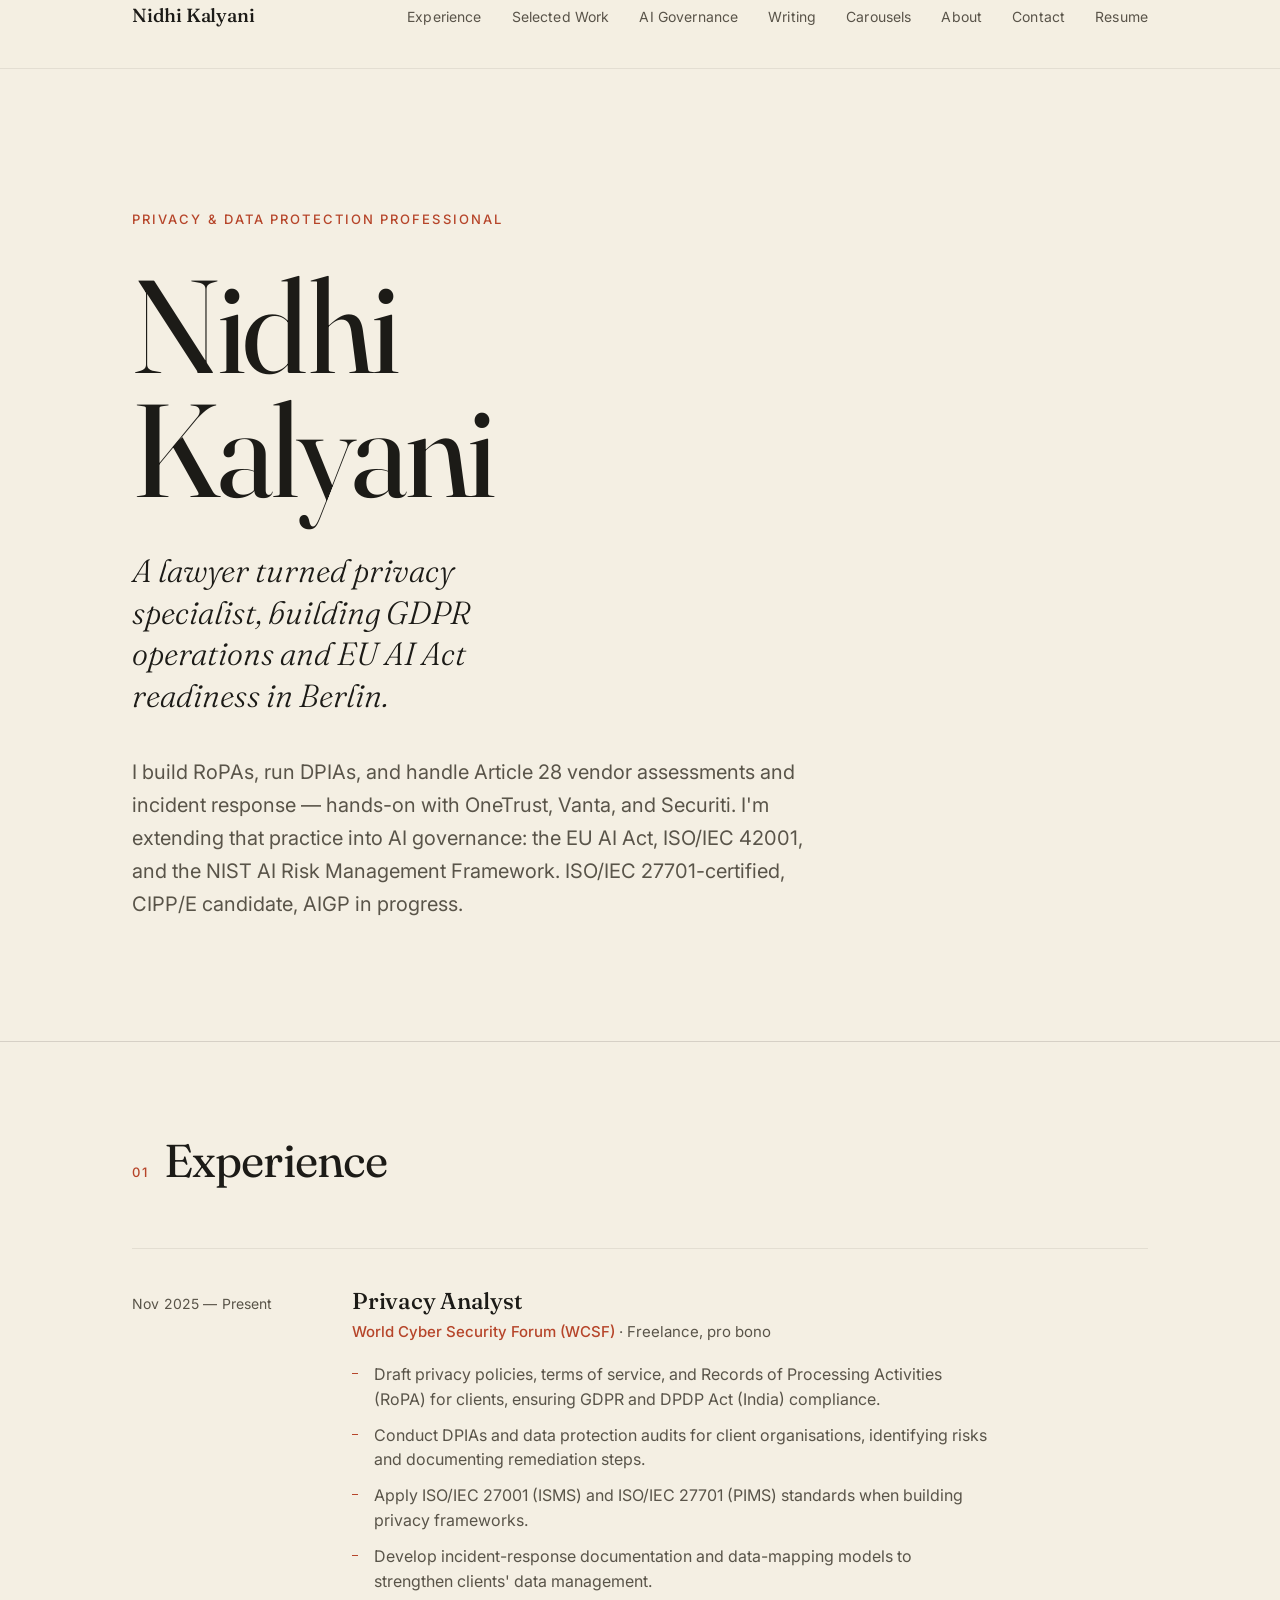
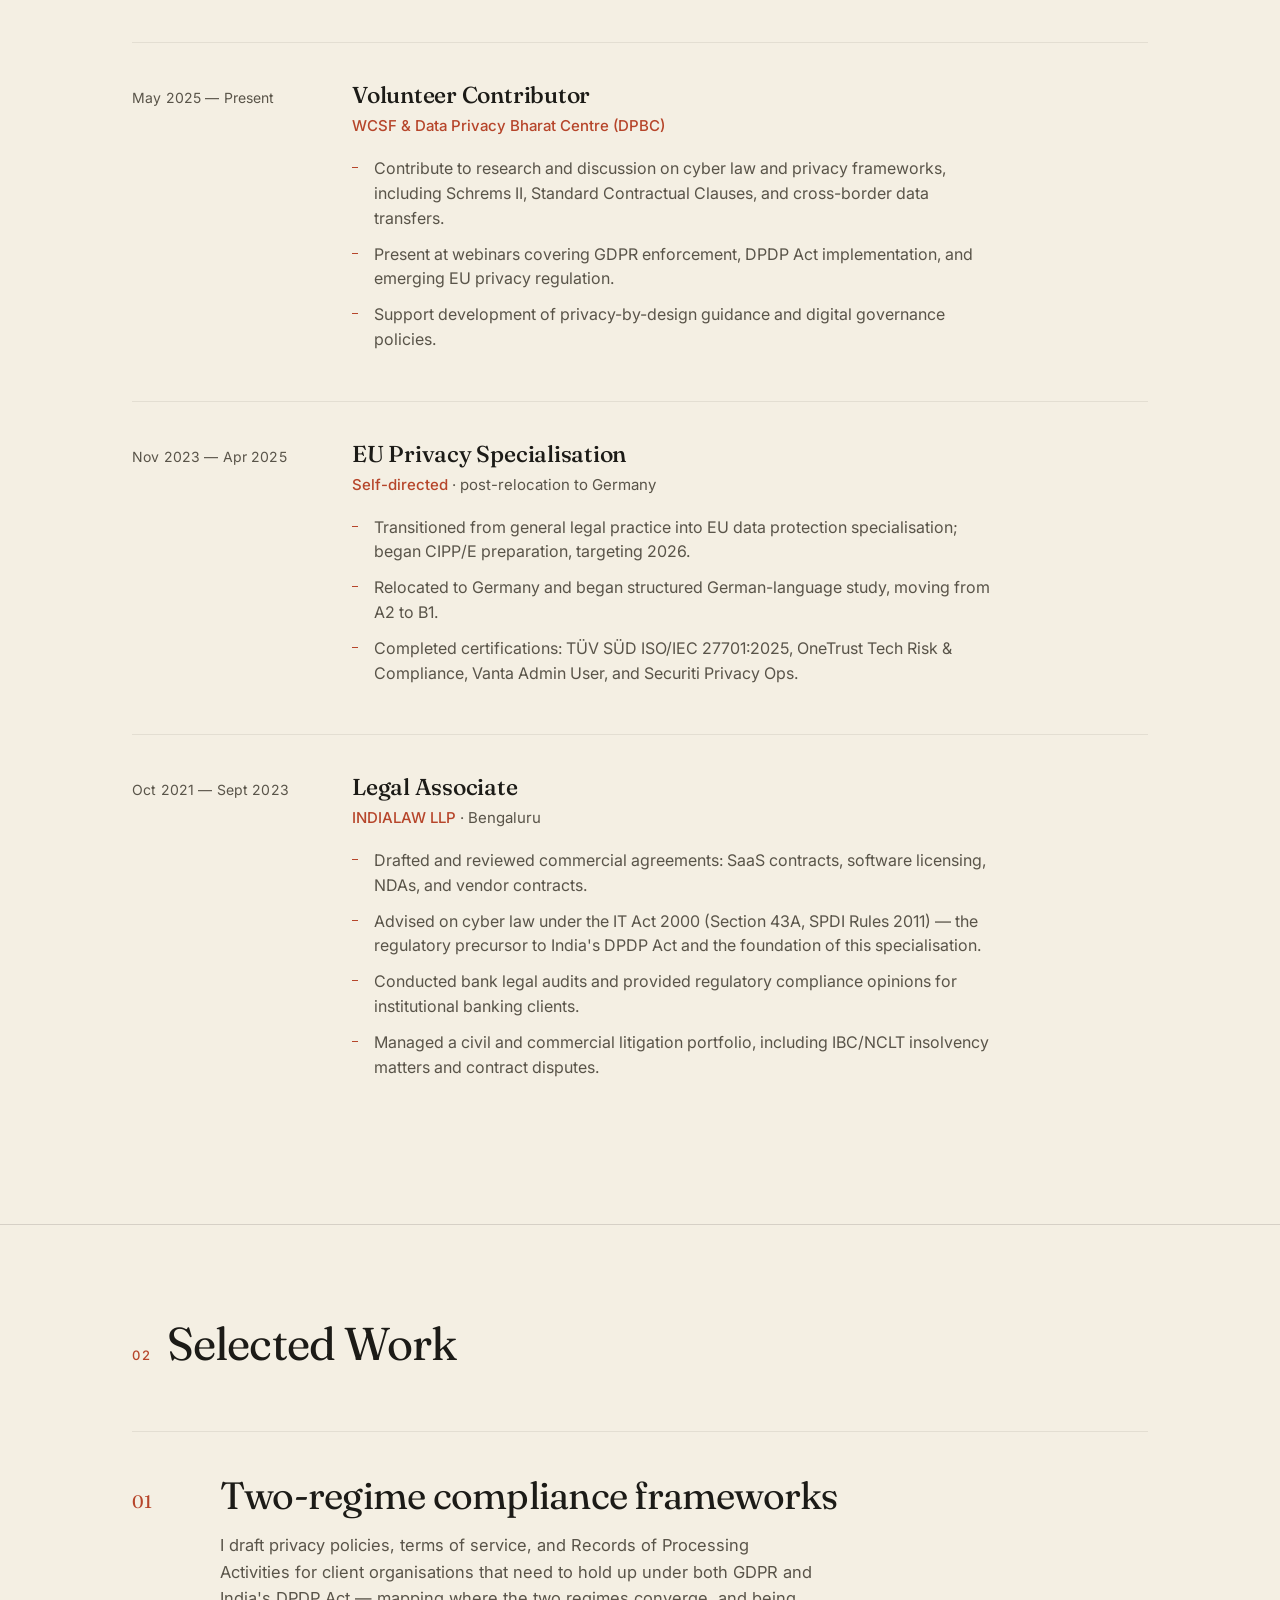
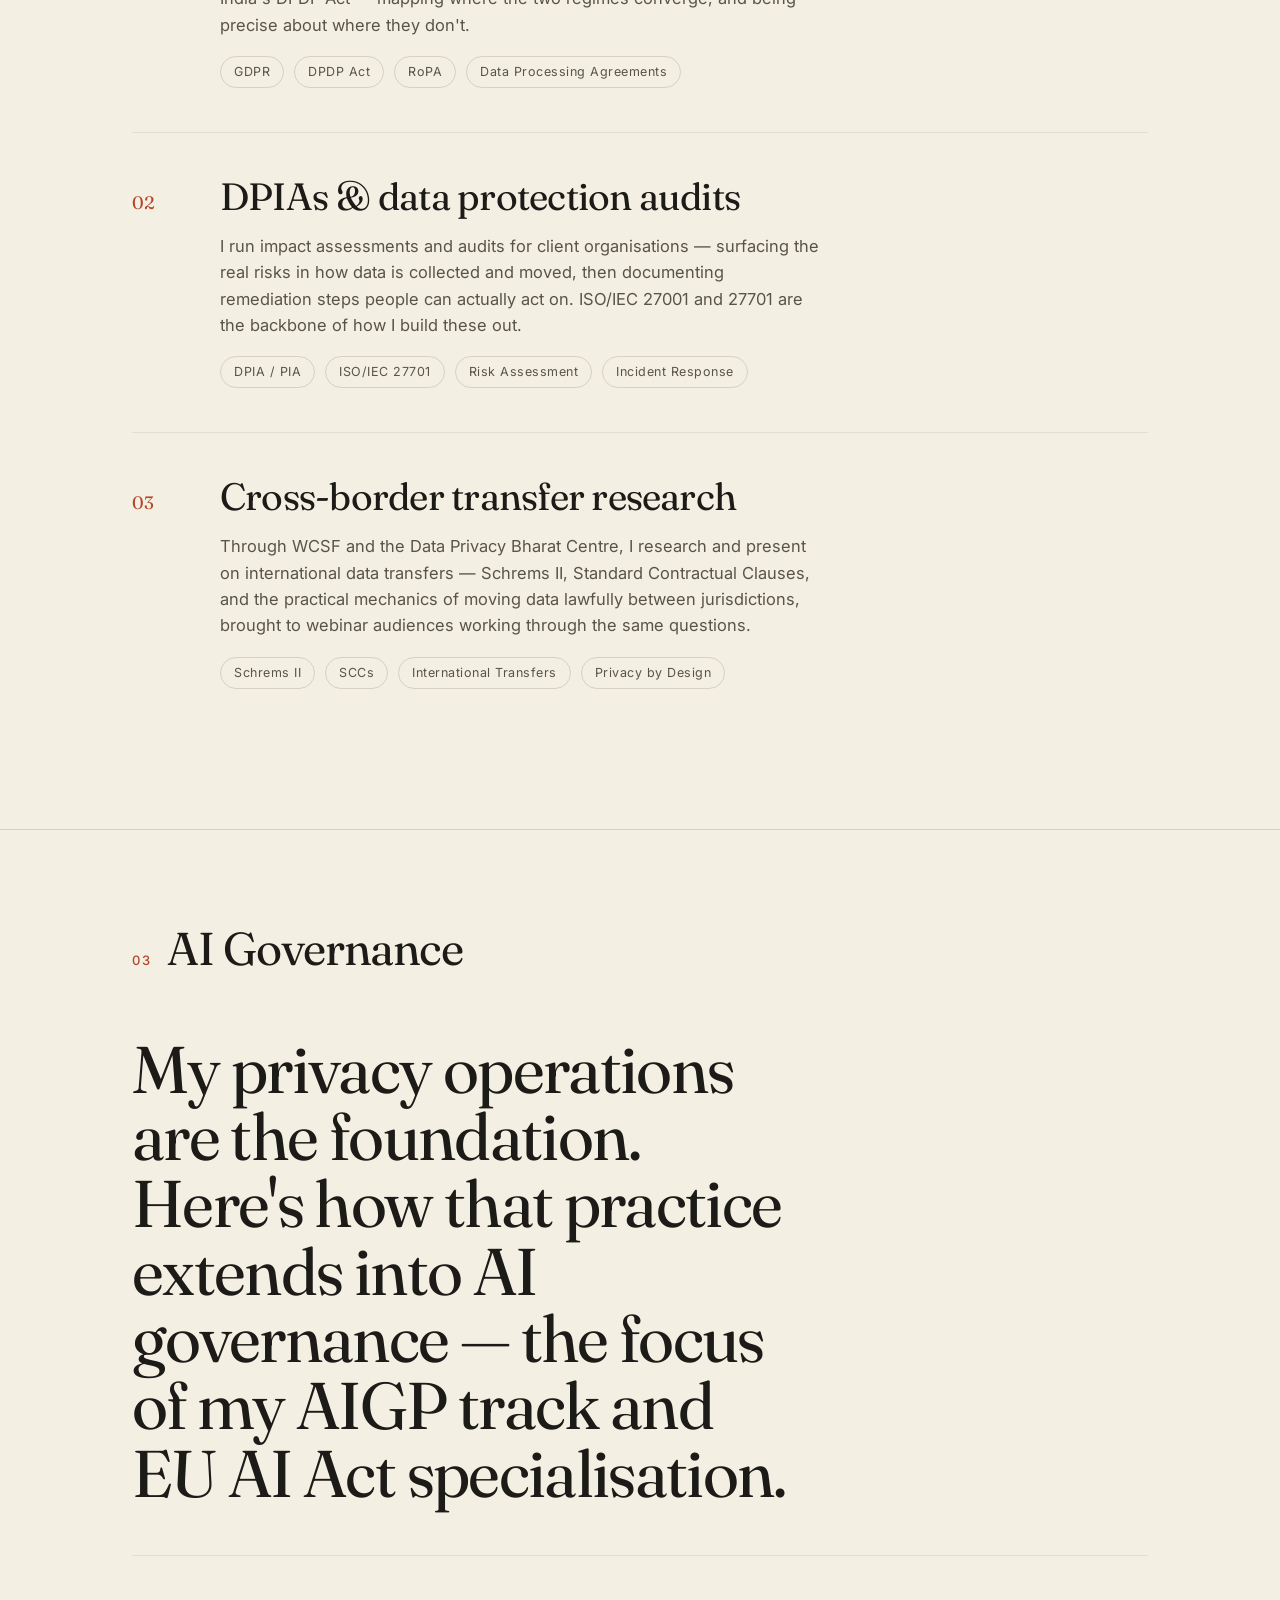
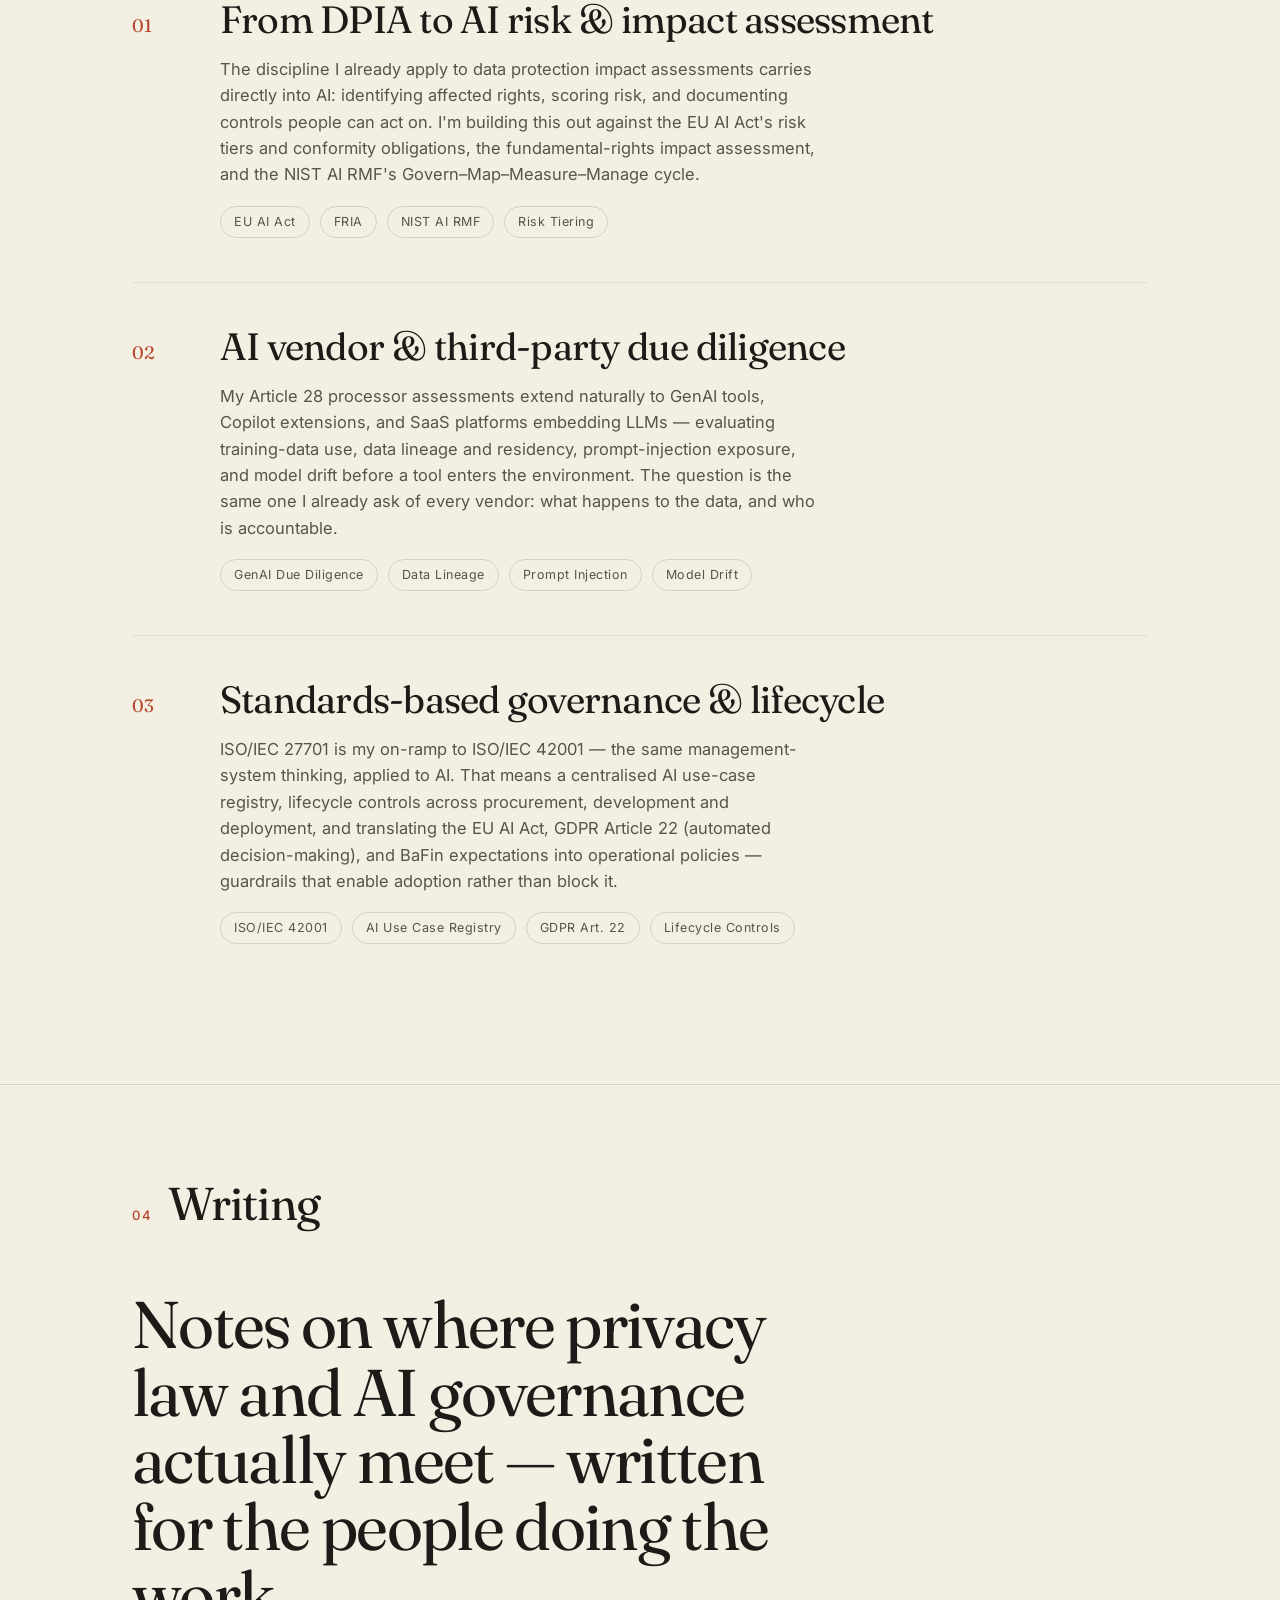
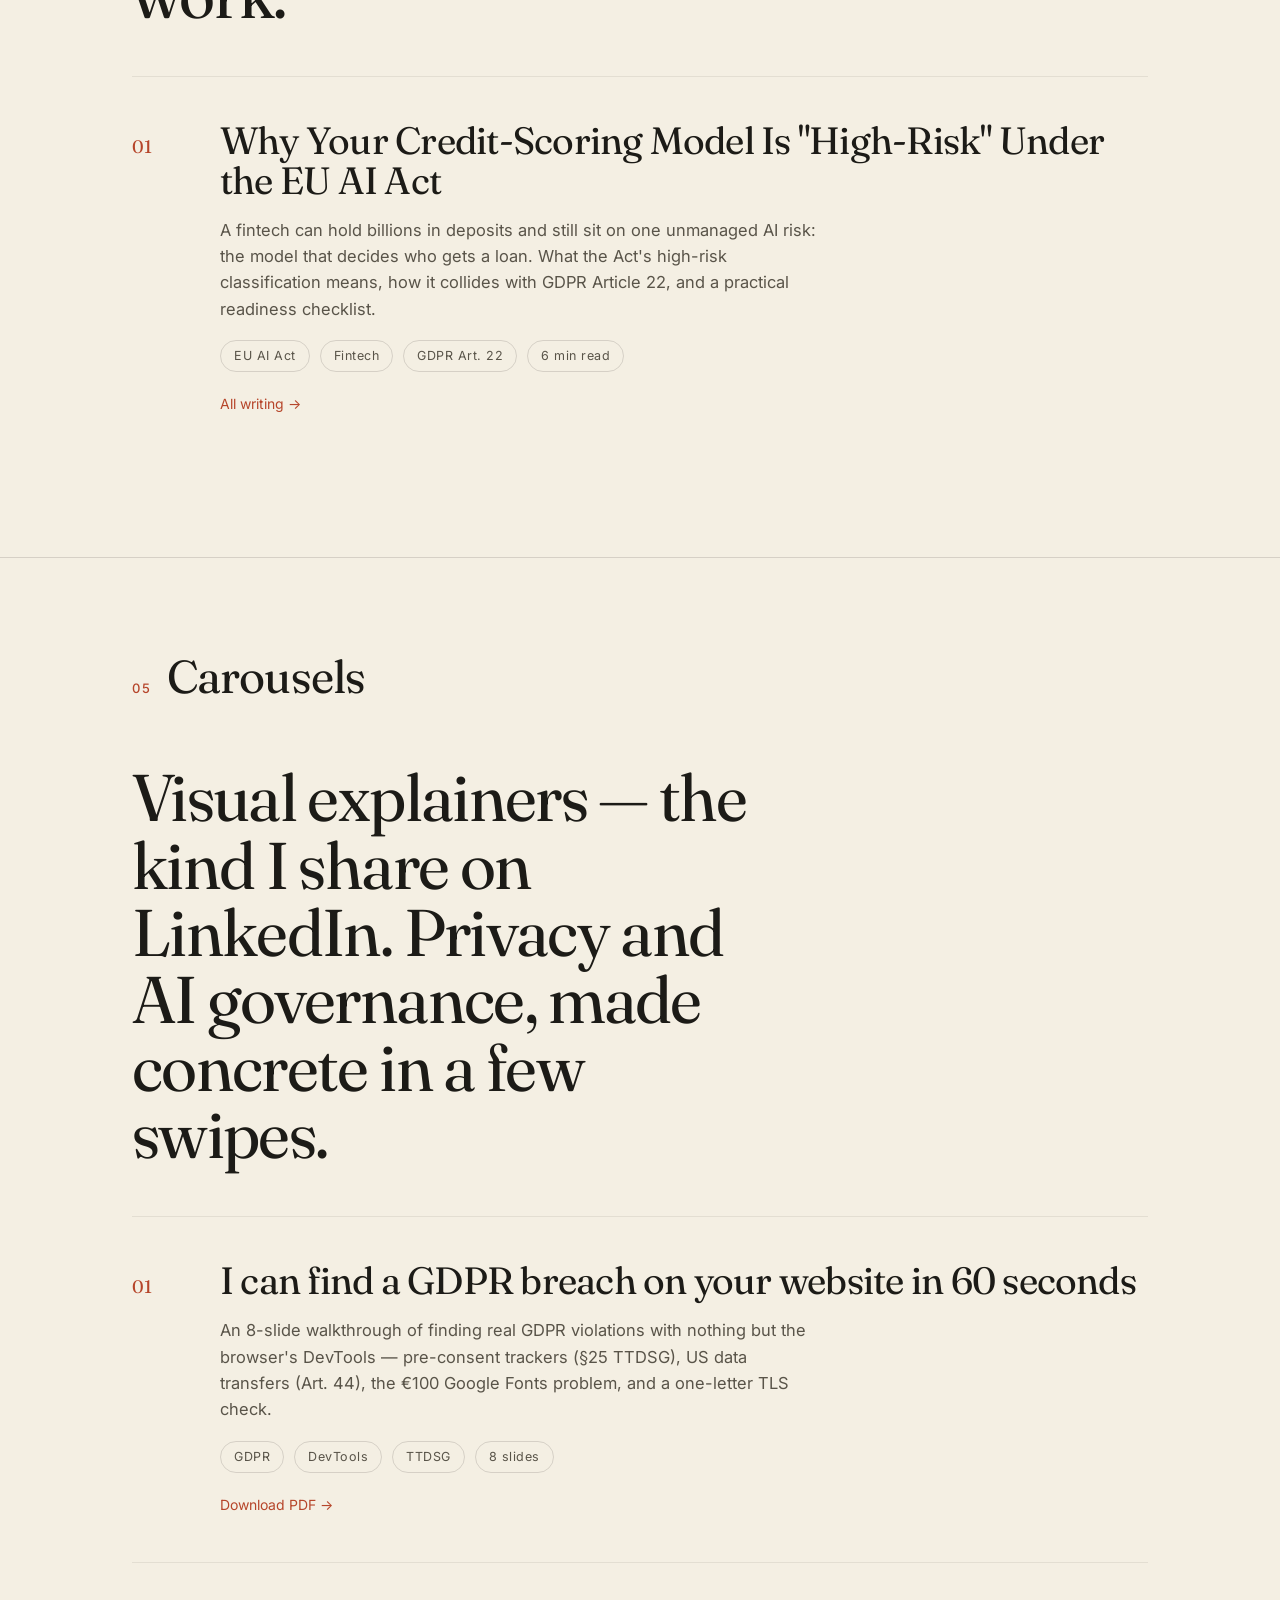
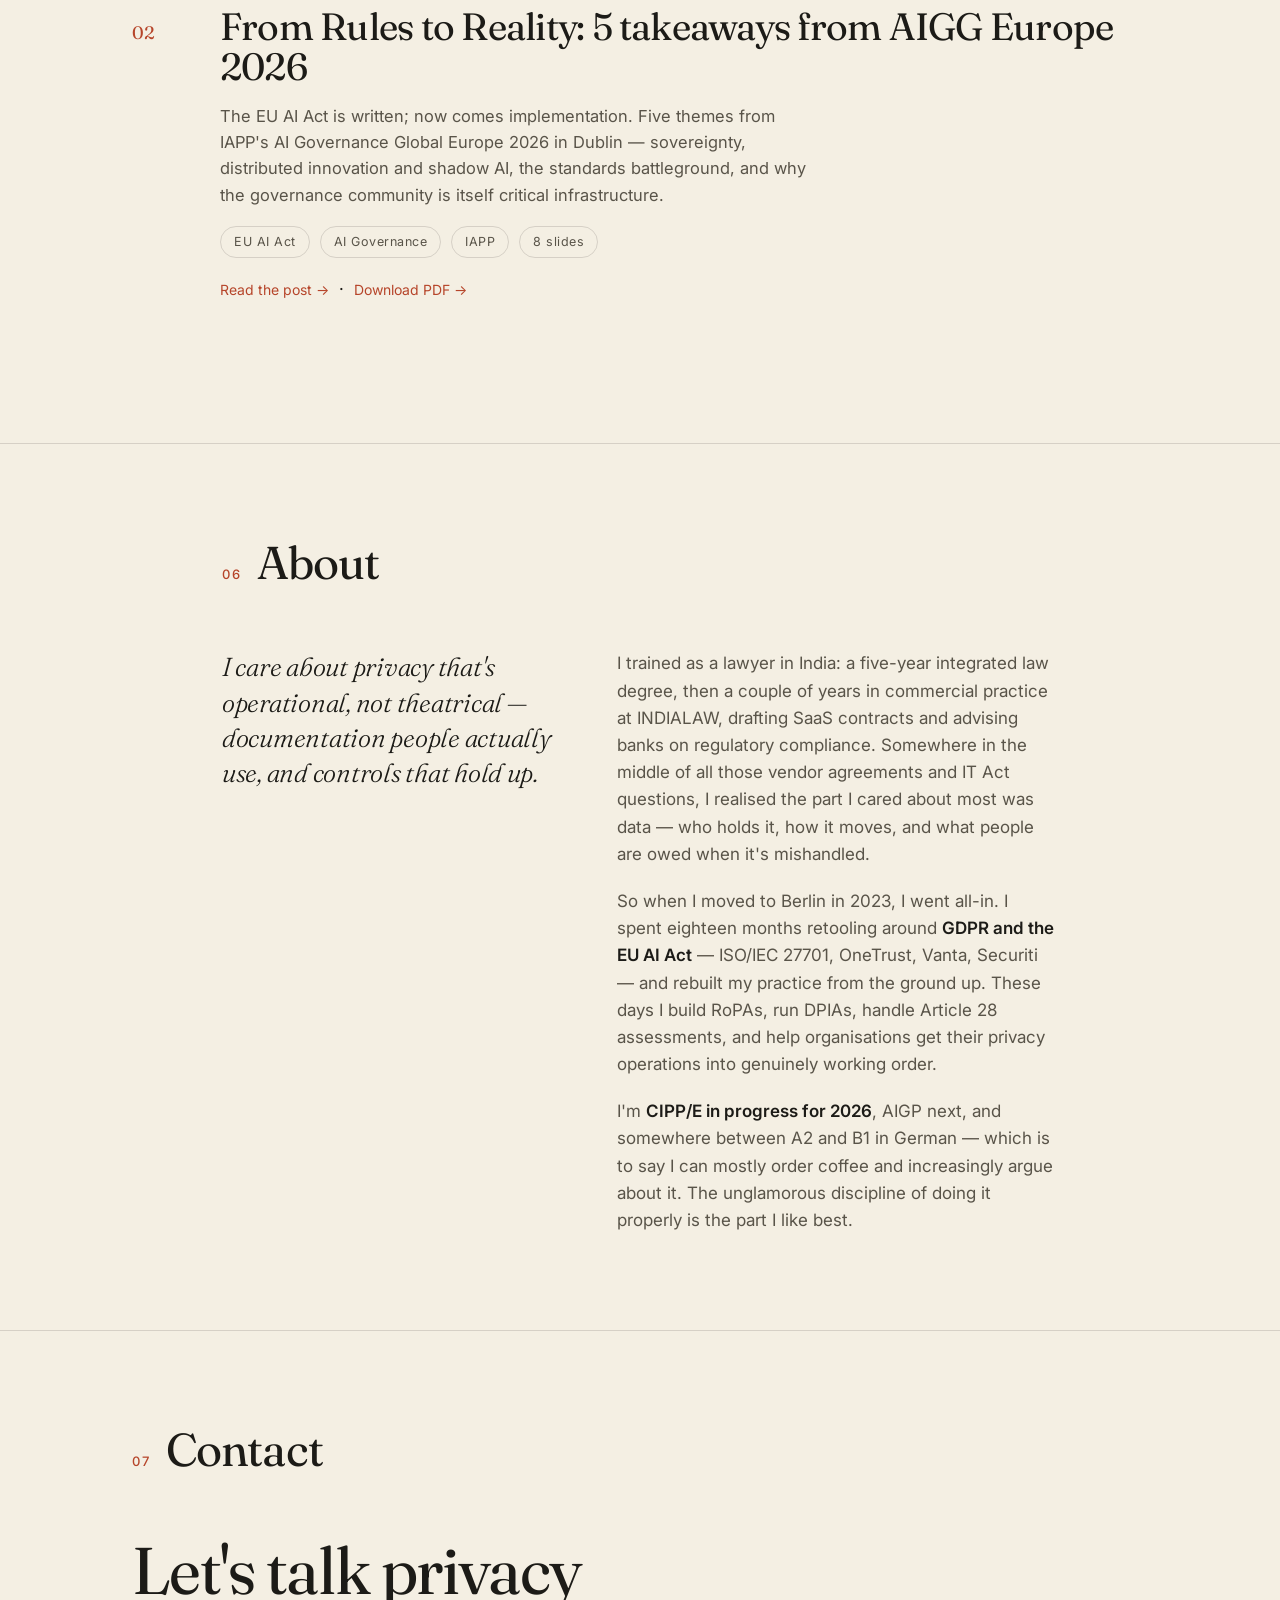
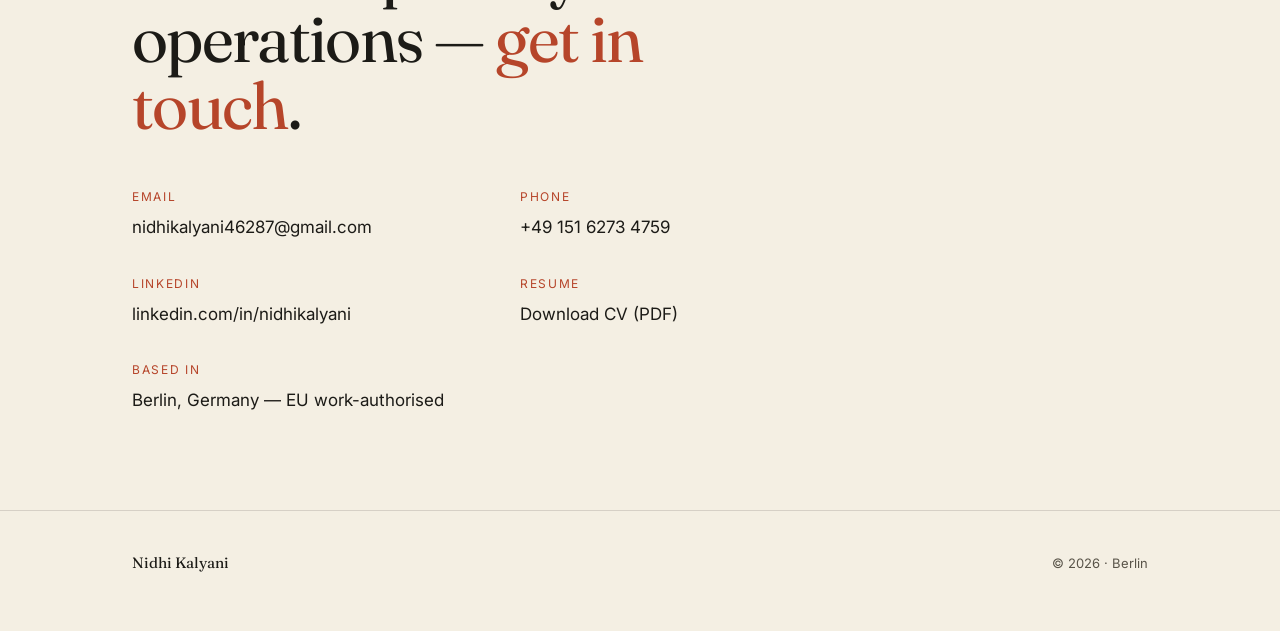
==== commit 759ecba7: "Add Carousels section to homepage; link both carousels + nav entry Co-Authored-By: Claude Opus 4.8 <" ====
--- a/index.html
+++ b/index.html
@@ -348,6 +348,7 @@
       <a href="#work">Selected Work</a>
       <a href="#ai-governance">AI Governance</a>
       <a href="#writing">Writing</a>
+      <a href="#carousels">Carousels</a>
       <a href="#about">About</a>
       <a href="#contact">Contact</a>
       <a href="Nidhi-Kalyani-Resume.pdf" target="_blank" rel="noopener">Resume</a>
@@ -536,10 +537,45 @@
   </div>
 </section>
 
-<section id="about">
+<section id="carousels">
   <div class="wrap">
     <div class="sec-head reveal">
       <span class="sec-num">05</span>
+      <h2 class="sec-title serif">Carousels</h2>
+    </div>
+
+    <p class="contact-big serif reveal" style="margin-bottom:48px;">Visual explainers — the kind I share on LinkedIn. Privacy and AI governance, made concrete in a few swipes.</p>
+
+    <div class="work reveal">
+      <div class="wnum serif">01</div>
+      <div>
+        <h3 class="wtitle serif"><a href="carousels/gdpr-devtools/Nidhi-Kalyani-GDPR-DevTools-carousel.pdf" target="_blank" rel="noopener" style="color:inherit;text-decoration:none;">I can find a GDPR breach on your website in 60 seconds</a></h3>
+        <p class="wdesc">An 8-slide walkthrough of finding real GDPR violations with nothing but the browser's DevTools — pre-consent trackers (§25 TTDSG), US data transfers (Art. 44), the €100 Google Fonts problem, and a one-letter TLS check.</p>
+        <div class="wtags">
+          <span>GDPR</span><span>DevTools</span><span>TTDSG</span><span>8 slides</span>
+        </div>
+        <p style="margin-top:18px;"><a href="carousels/gdpr-devtools/Nidhi-Kalyani-GDPR-DevTools-carousel.pdf" target="_blank" rel="noopener" style="color:var(--accent);text-decoration:none;font-size:14px;">Download PDF →</a></p>
+      </div>
+    </div>
+
+    <div class="work reveal">
+      <div class="wnum serif">02</div>
+      <div>
+        <h3 class="wtitle serif"><a href="carousels/aigg-europe-2026/Nidhi-Kalyani-AIGG-Europe-2026-carousel.pdf" target="_blank" rel="noopener" style="color:inherit;text-decoration:none;">From Rules to Reality: 5 takeaways from AIGG Europe 2026</a></h3>
+        <p class="wdesc">The EU AI Act is written; now comes implementation. Five themes from IAPP's AI Governance Global Europe 2026 in Dublin — sovereignty, distributed innovation and shadow AI, the standards battleground, and why the governance community is itself critical infrastructure.</p>
+        <div class="wtags">
+          <span>EU AI Act</span><span>AI Governance</span><span>IAPP</span><span>8 slides</span>
+        </div>
+        <p style="margin-top:18px;"><a href="blog/aigg-europe-2026-from-rules-to-implementation.html" style="color:var(--accent);text-decoration:none;font-size:14px;">Read the post →</a> &nbsp;·&nbsp; <a href="carousels/aigg-europe-2026/Nidhi-Kalyani-AIGG-Europe-2026-carousel.pdf" target="_blank" rel="noopener" style="color:var(--accent);text-decoration:none;font-size:14px;">Download PDF →</a></p>
+      </div>
+    </div>
+  </div>
+</section>
+
+<section id="about">
+  <div class="wrap">
+    <div class="sec-head reveal">
+      <span class="sec-num">06</span>
       <h2 class="sec-title serif">About</h2>
     </div>
     <div class="about-grid">
@@ -556,7 +592,7 @@
 <section id="contact">
   <div class="wrap">
     <div class="sec-head reveal">
-      <span class="sec-num">06</span>
+      <span class="sec-num">07</span>
       <h2 class="sec-title serif">Contact</h2>
     </div>
     <p class="contact-big serif reveal">Let's talk privacy operations — <a href="mailto:nidhikalyani46287@gmail.com">get in touch</a>.</p>
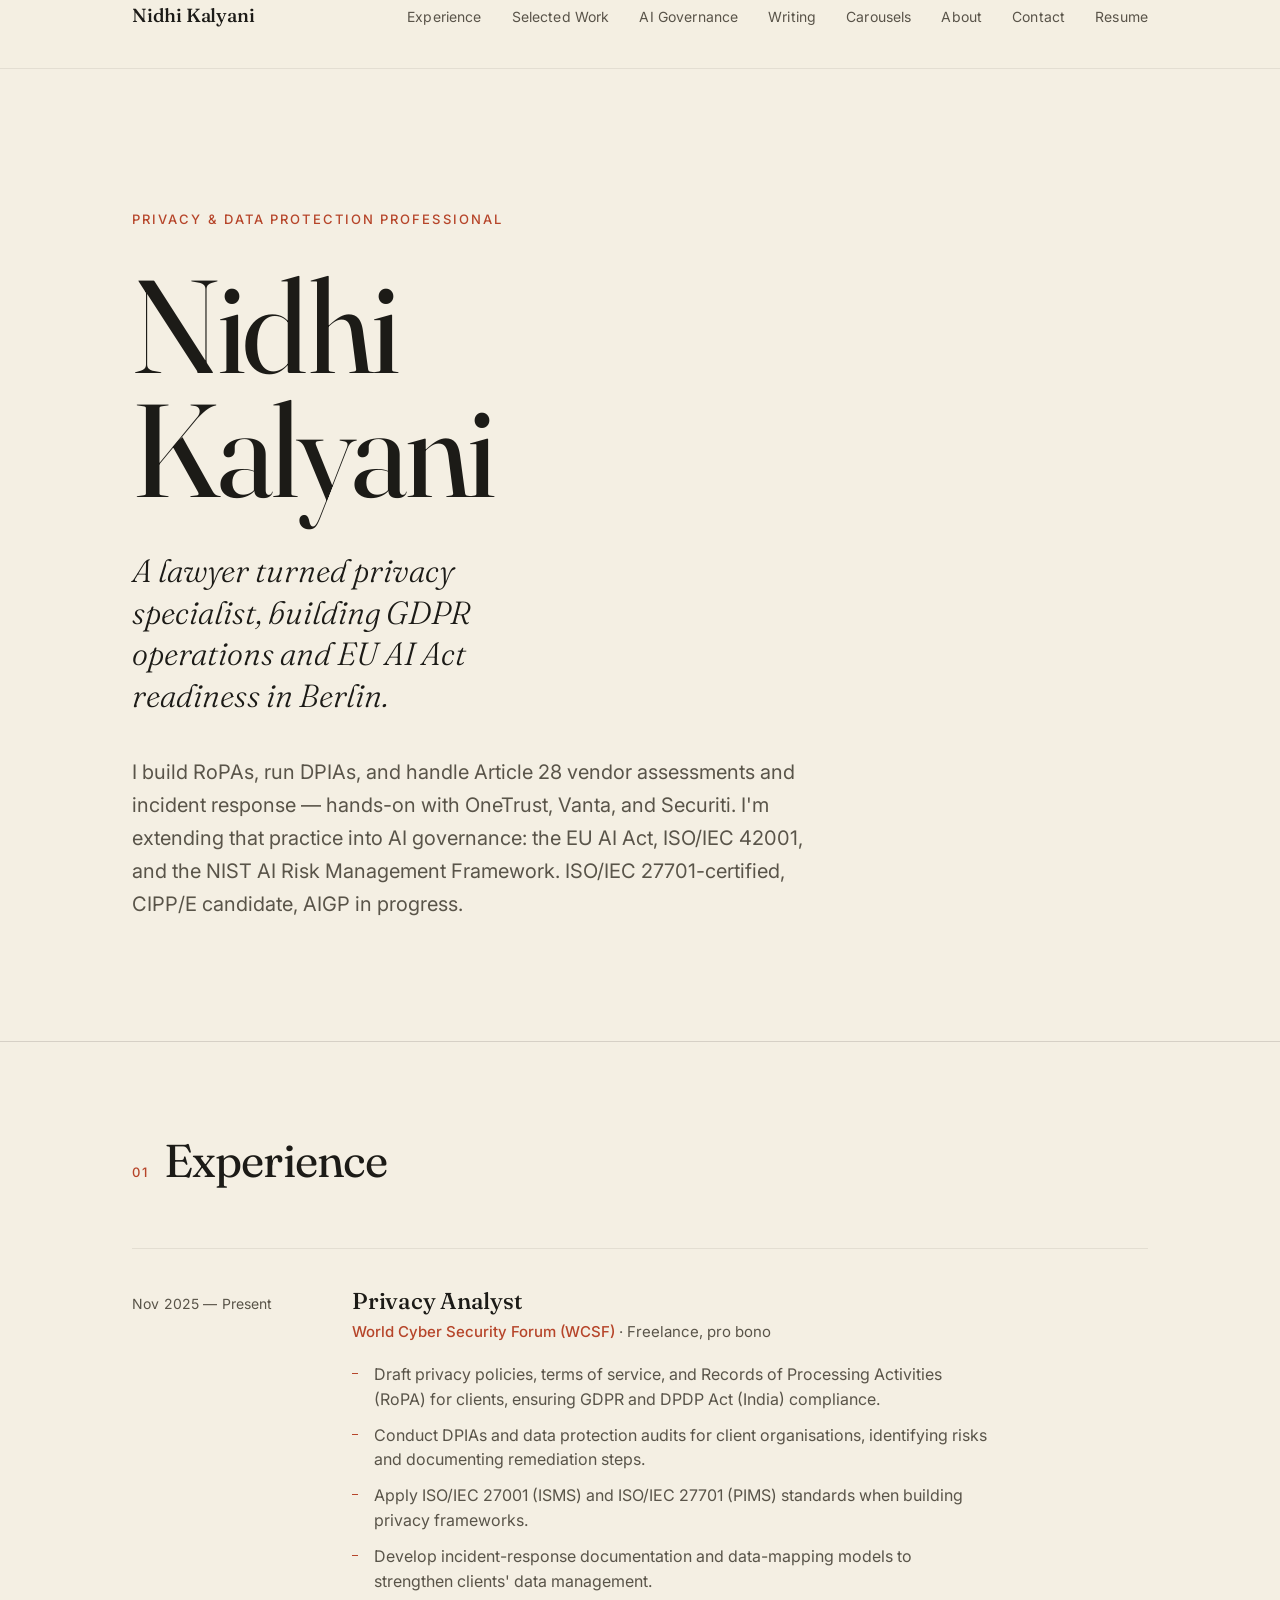
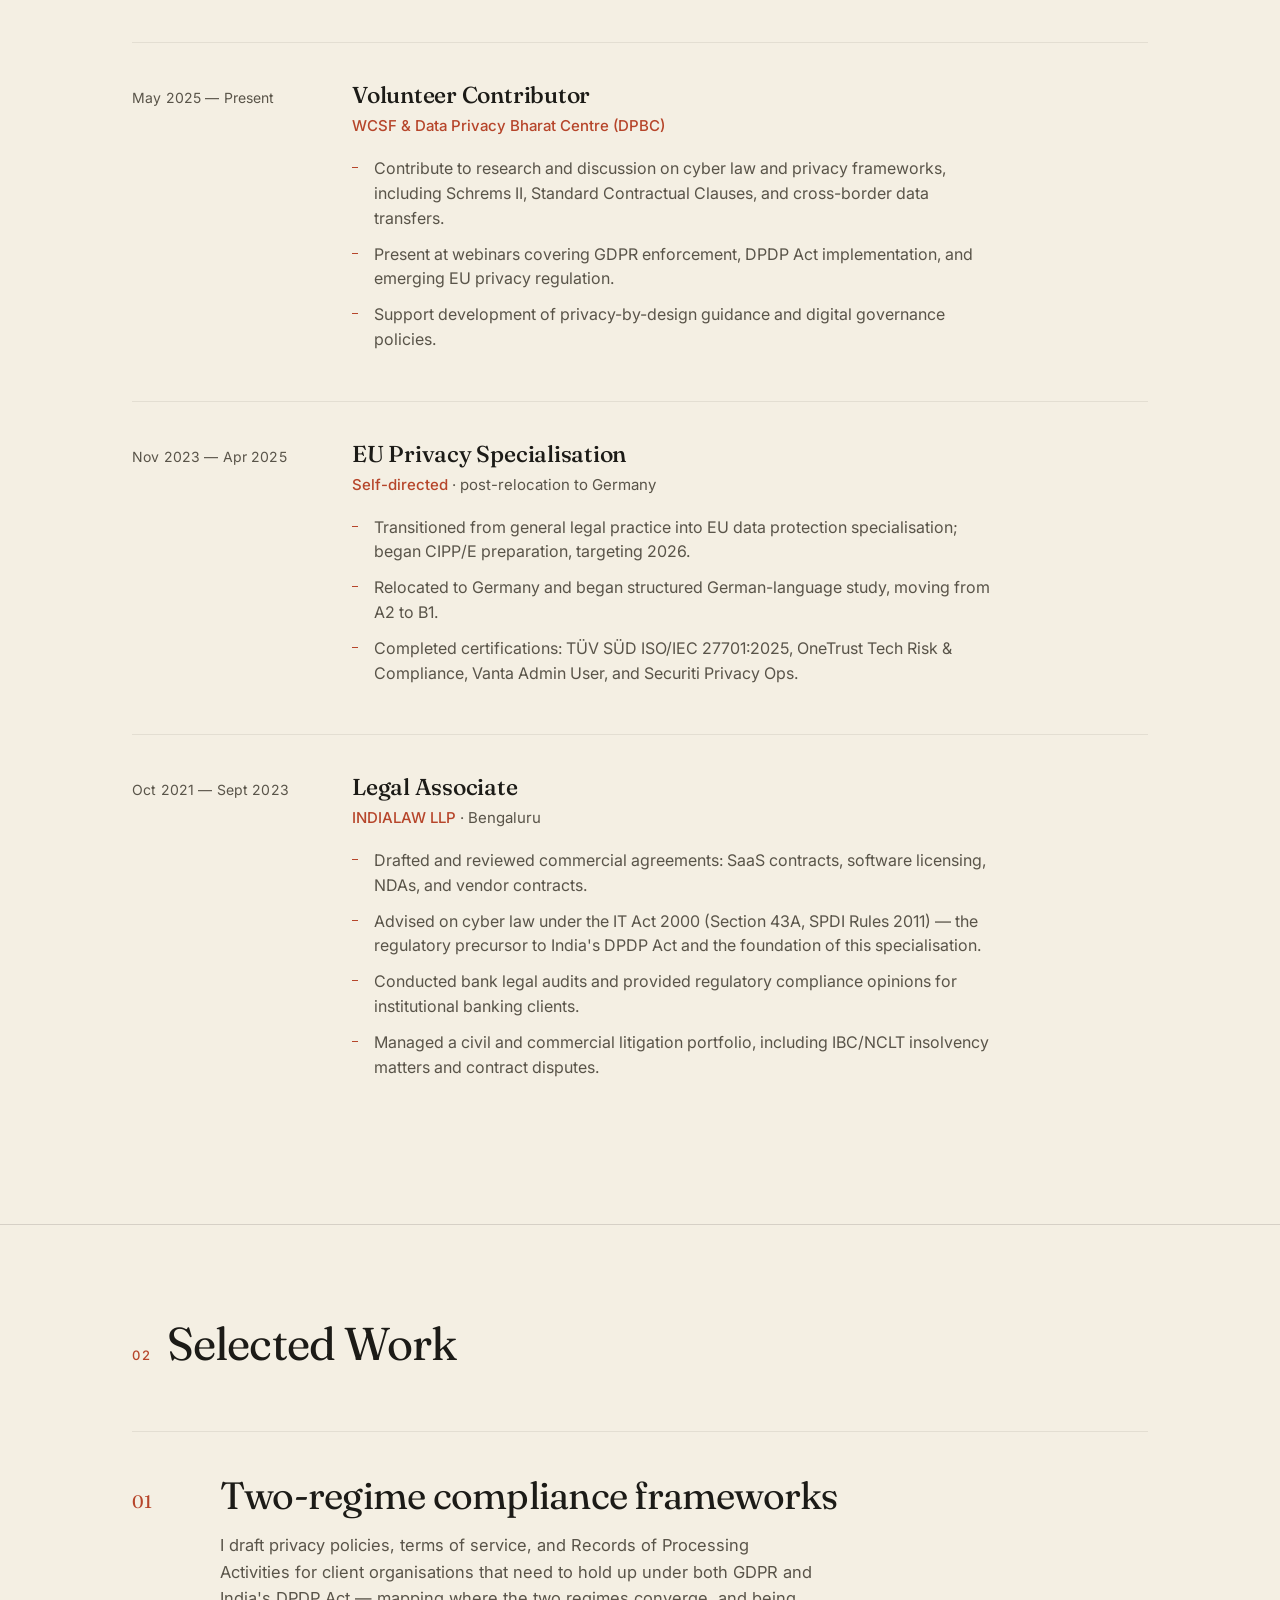
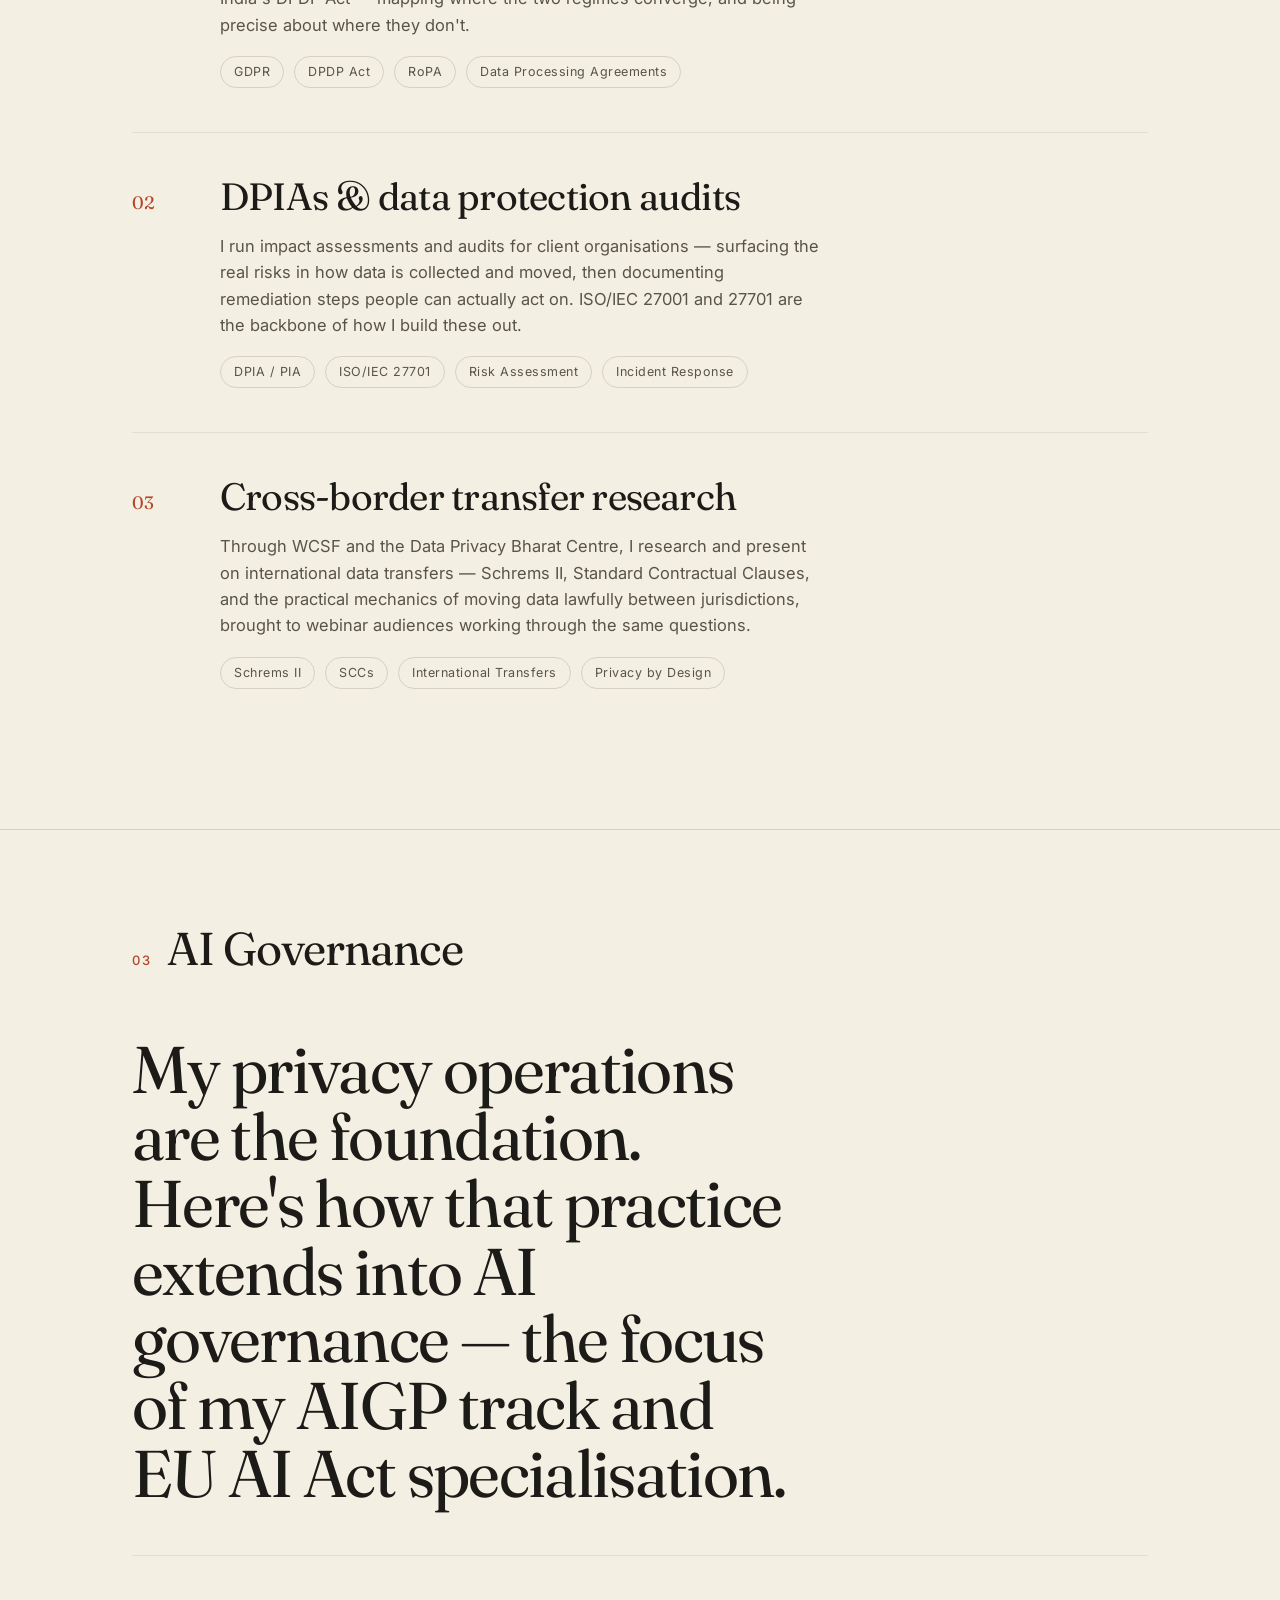
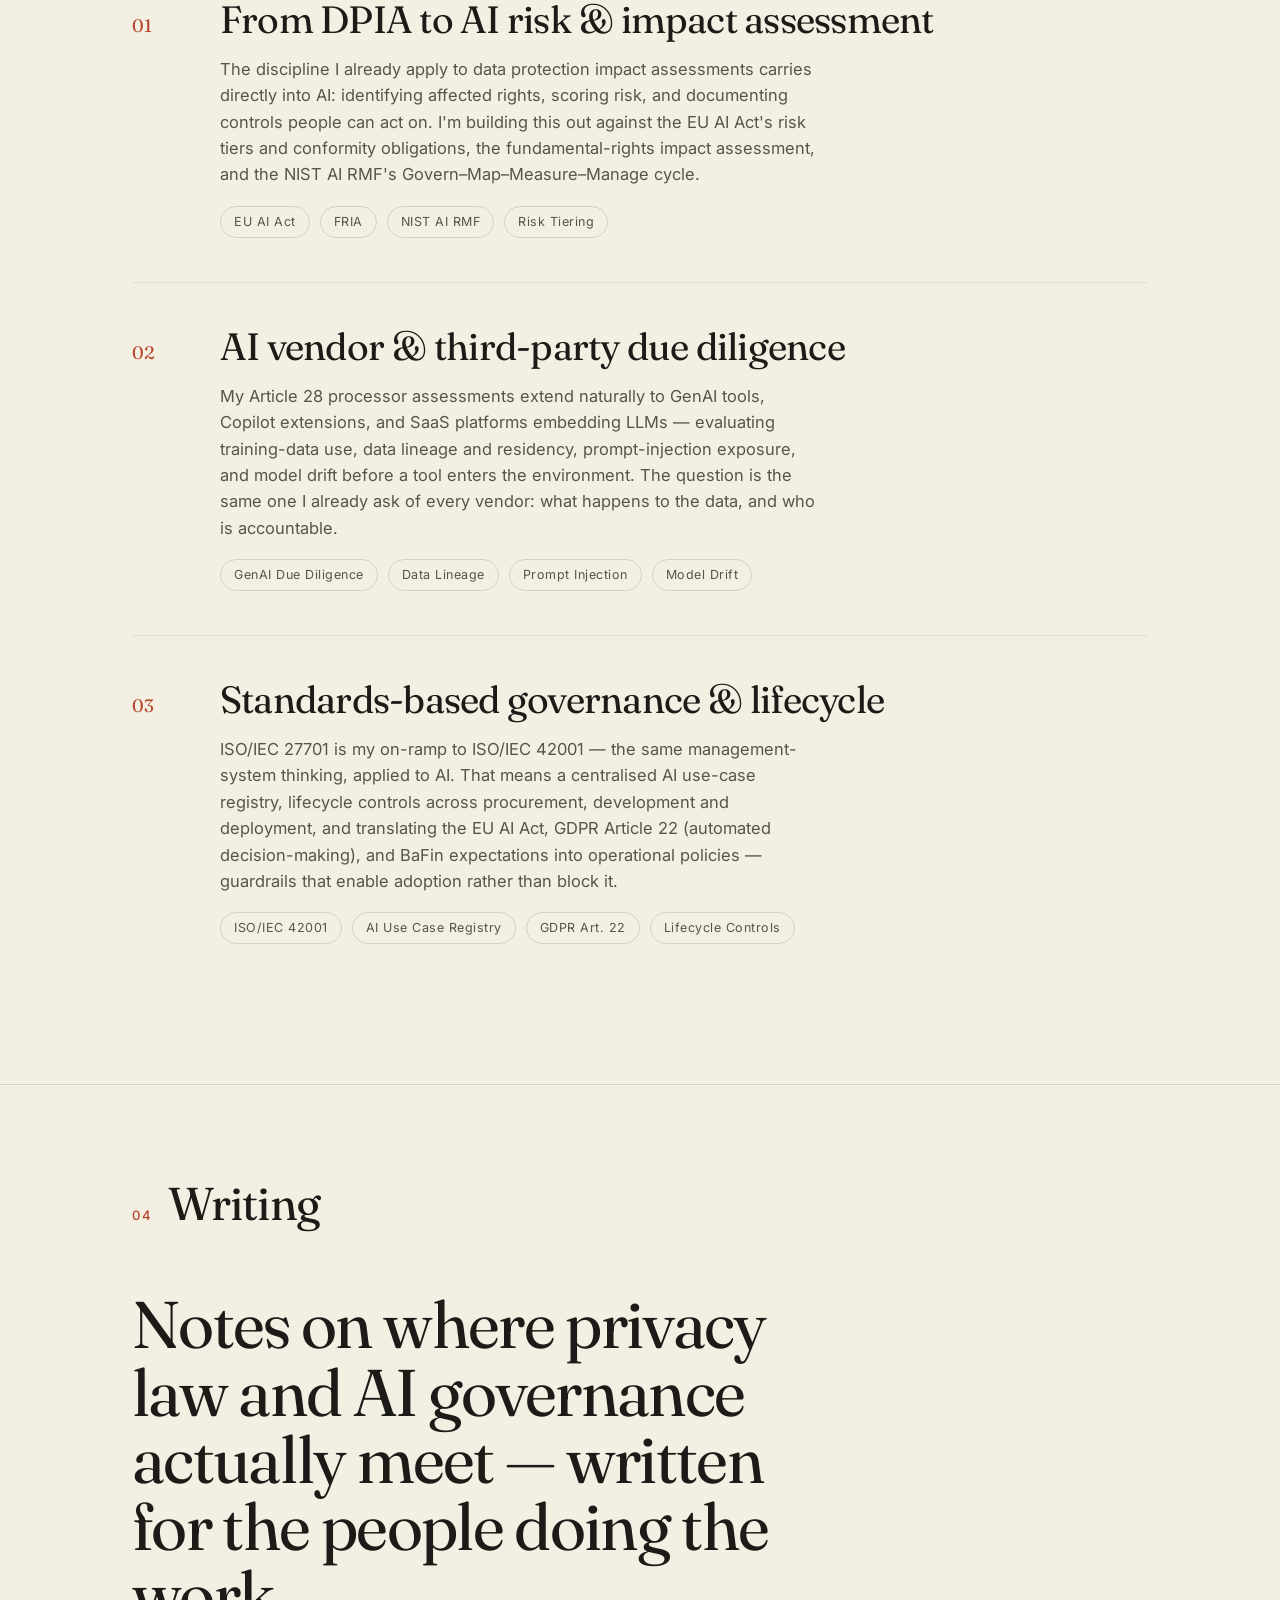
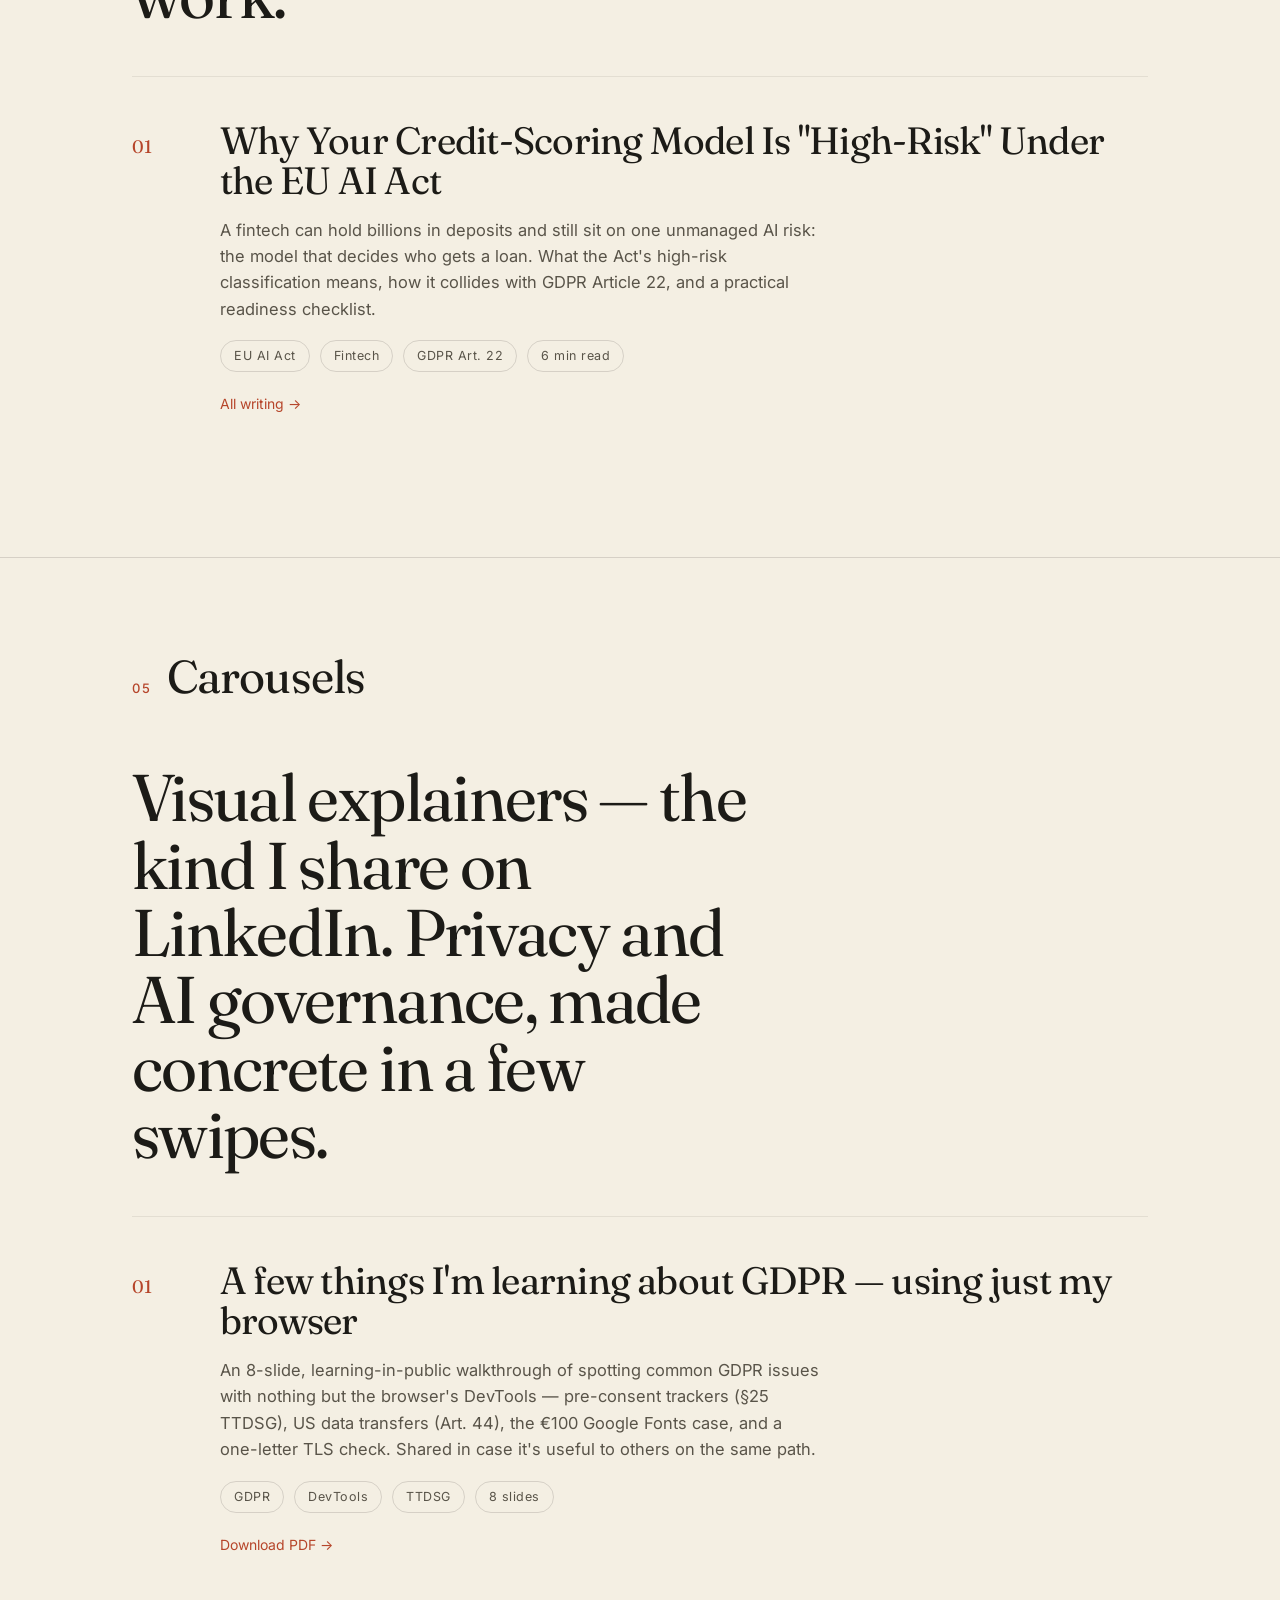
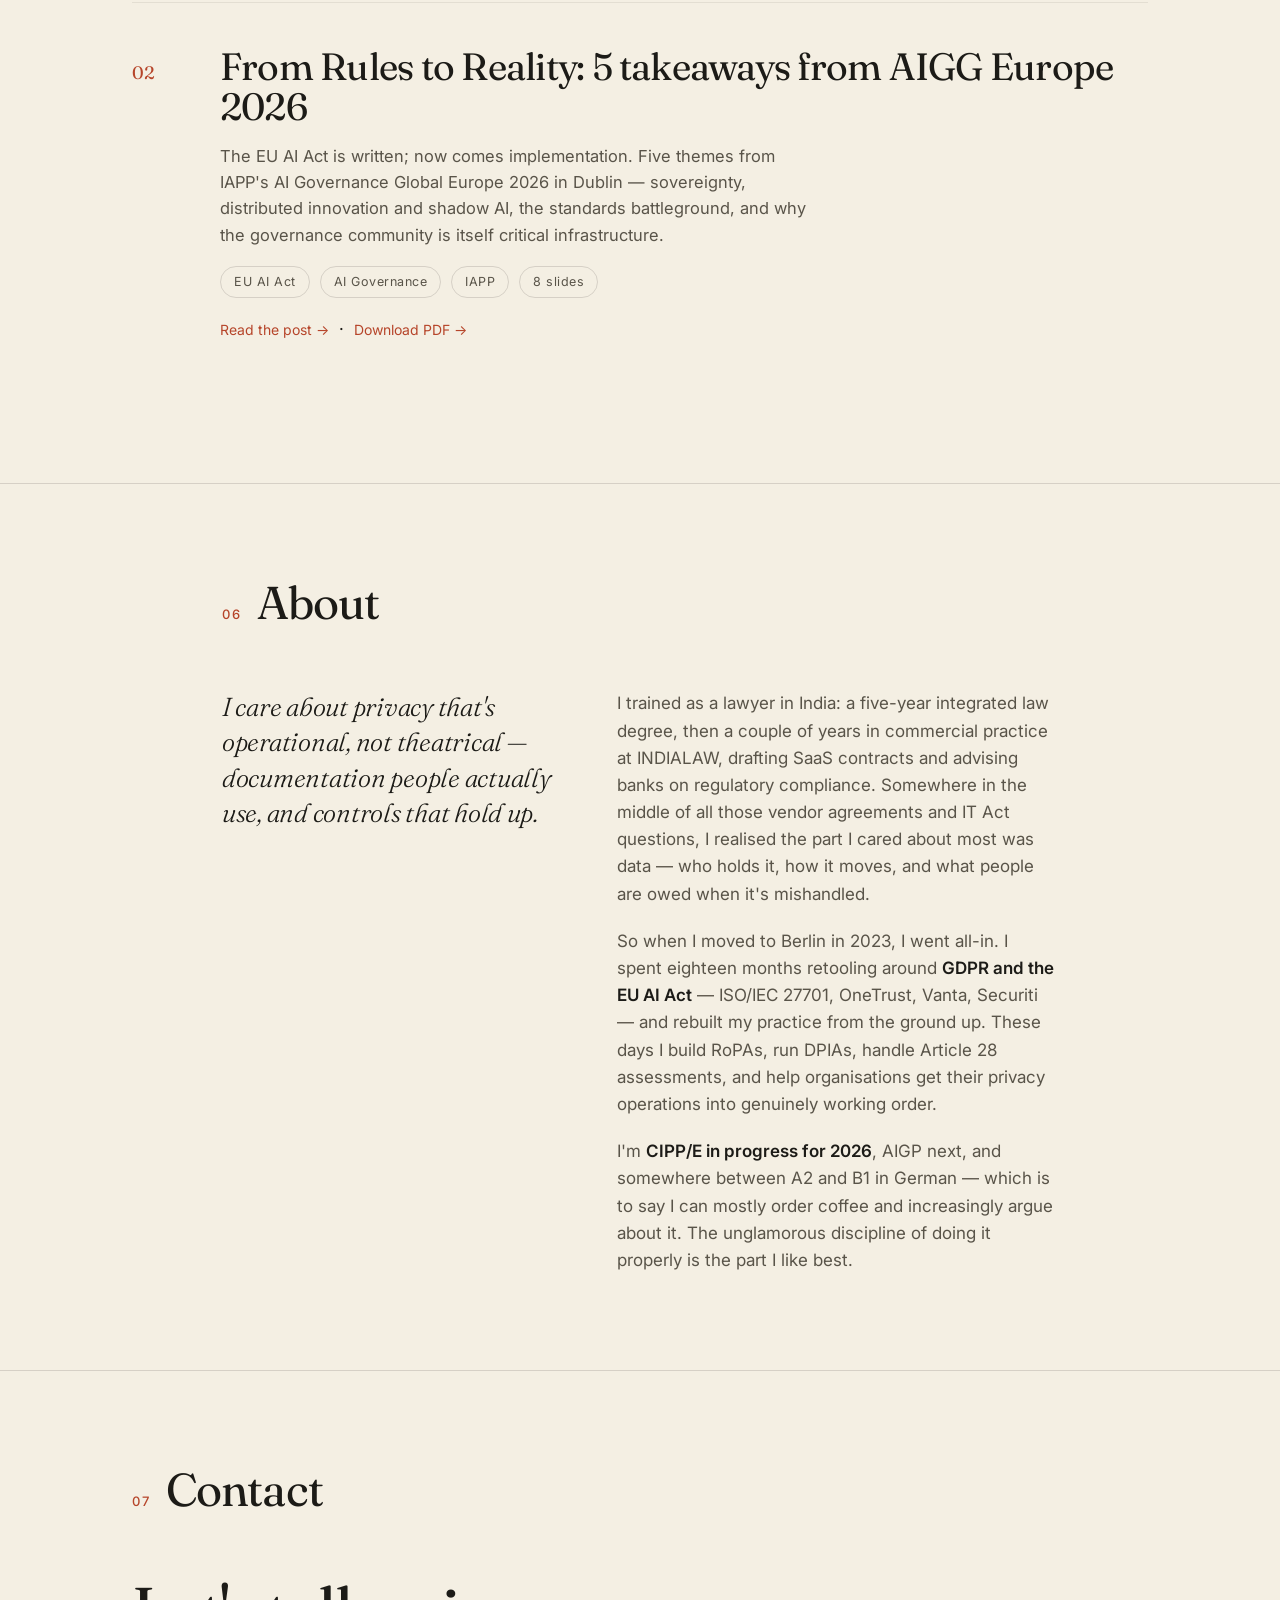
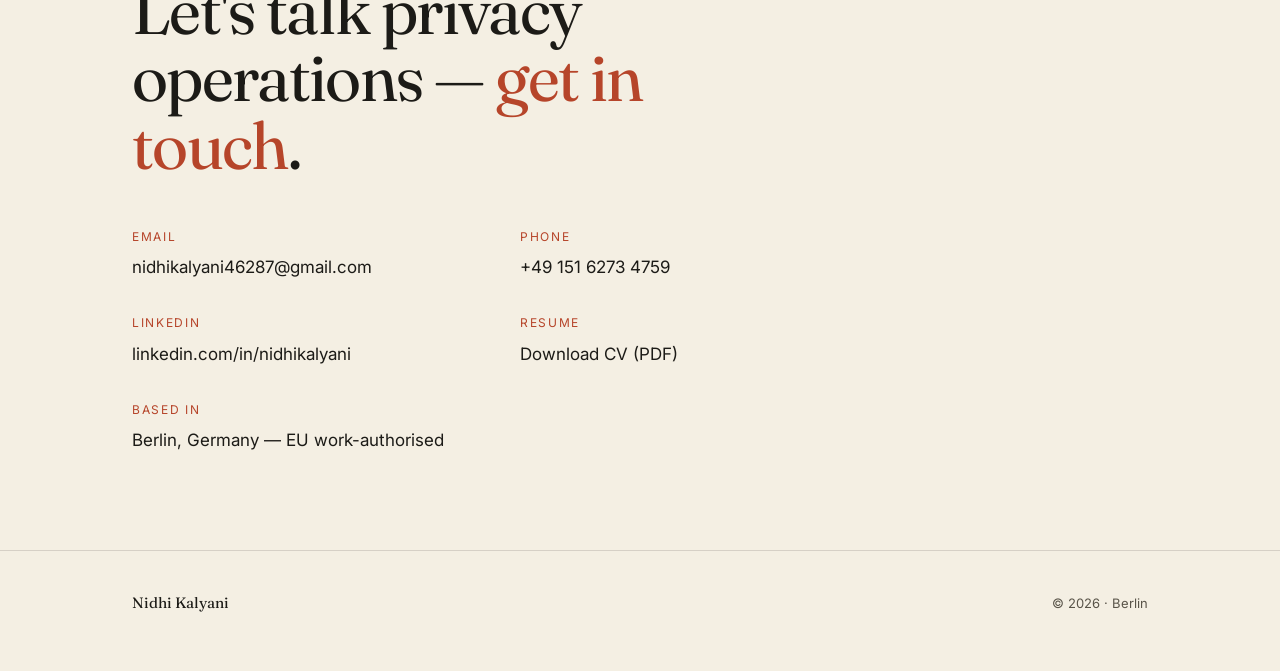
==== commit 1cadd463: "Reframe GDPR carousel in a humble, learning-in-public tone; update homepage card Co-Authored-By: Cla" ====
--- a/index.html
+++ b/index.html
@@ -549,8 +549,8 @@
     <div class="work reveal">
       <div class="wnum serif">01</div>
       <div>
-        <h3 class="wtitle serif"><a href="carousels/gdpr-devtools/Nidhi-Kalyani-GDPR-DevTools-carousel.pdf" target="_blank" rel="noopener" style="color:inherit;text-decoration:none;">I can find a GDPR breach on your website in 60 seconds</a></h3>
-        <p class="wdesc">An 8-slide walkthrough of finding real GDPR violations with nothing but the browser's DevTools — pre-consent trackers (§25 TTDSG), US data transfers (Art. 44), the €100 Google Fonts problem, and a one-letter TLS check.</p>
+        <h3 class="wtitle serif"><a href="carousels/gdpr-devtools/Nidhi-Kalyani-GDPR-DevTools-carousel.pdf" target="_blank" rel="noopener" style="color:inherit;text-decoration:none;">A few things I'm learning about GDPR — using just my browser</a></h3>
+        <p class="wdesc">An 8-slide, learning-in-public walkthrough of spotting common GDPR issues with nothing but the browser's DevTools — pre-consent trackers (§25 TTDSG), US data transfers (Art. 44), the €100 Google Fonts case, and a one-letter TLS check. Shared in case it's useful to others on the same path.</p>
         <div class="wtags">
           <span>GDPR</span><span>DevTools</span><span>TTDSG</span><span>8 slides</span>
         </div>
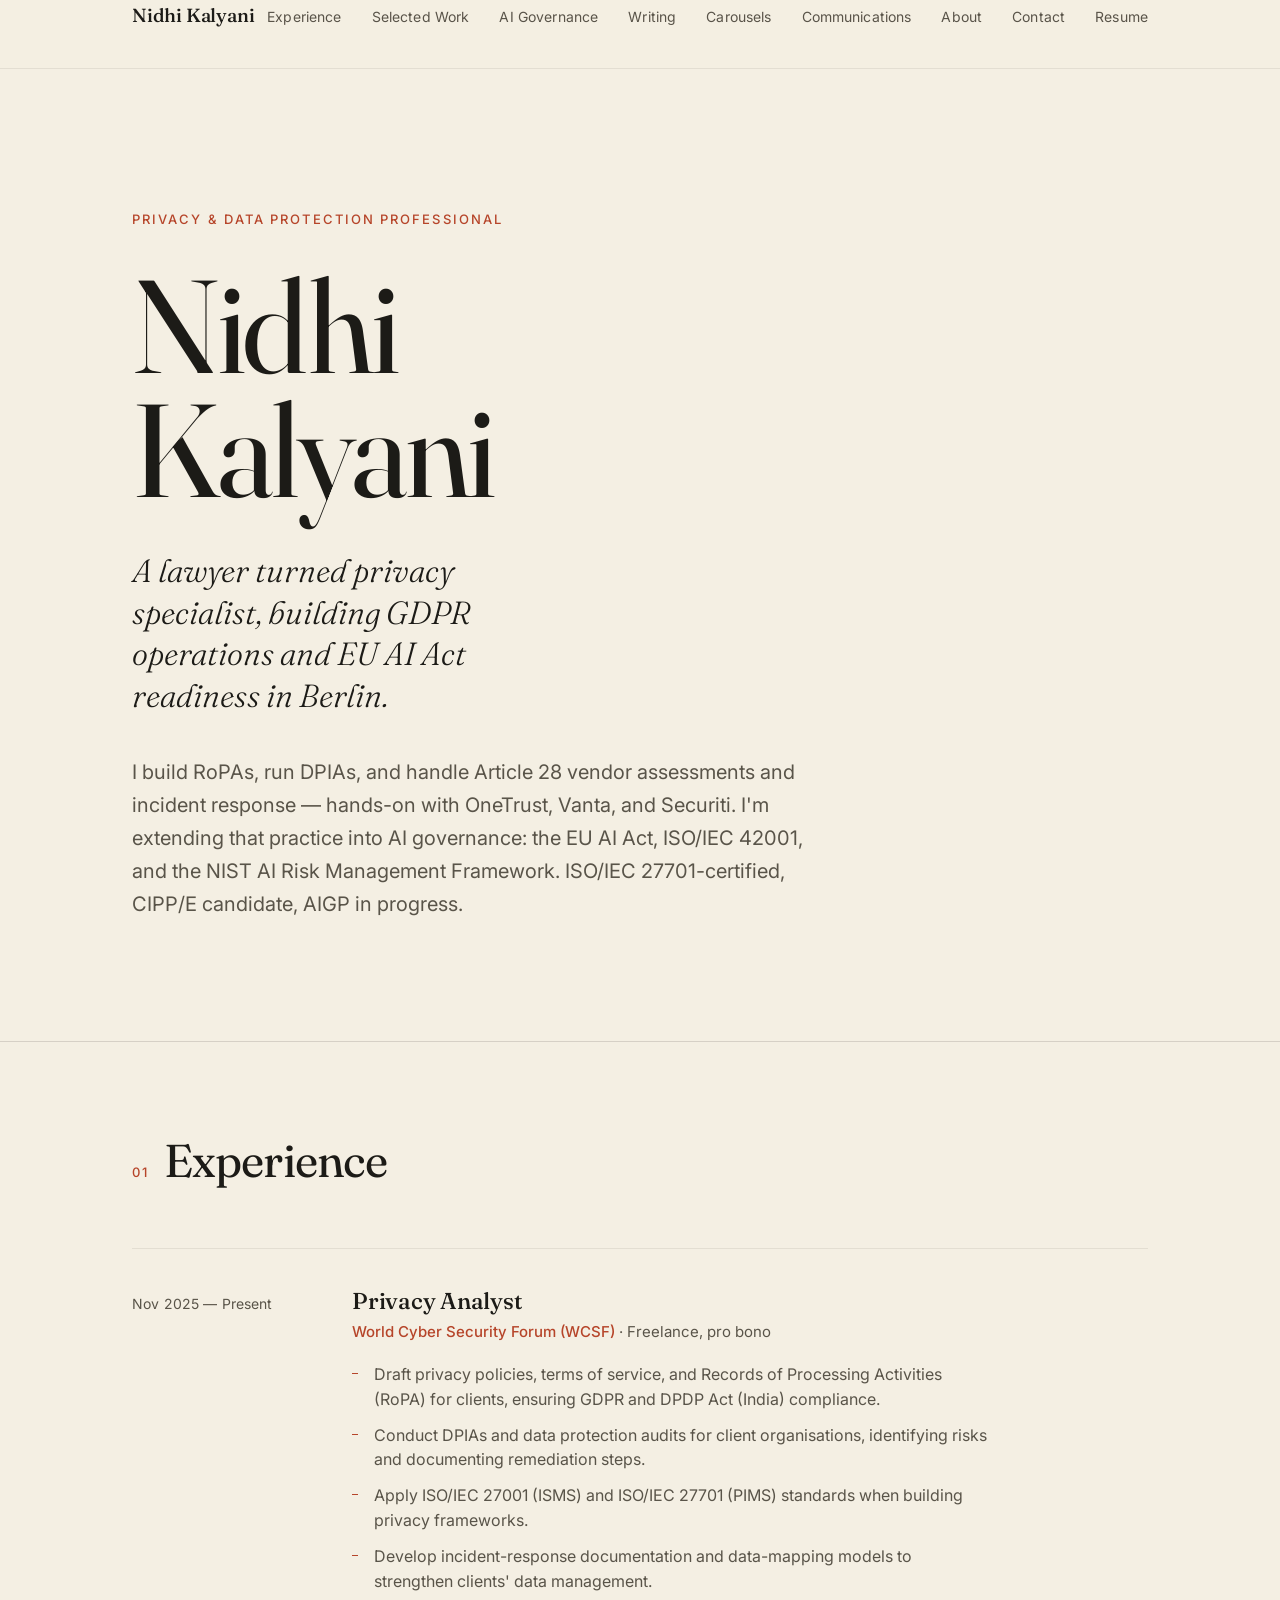
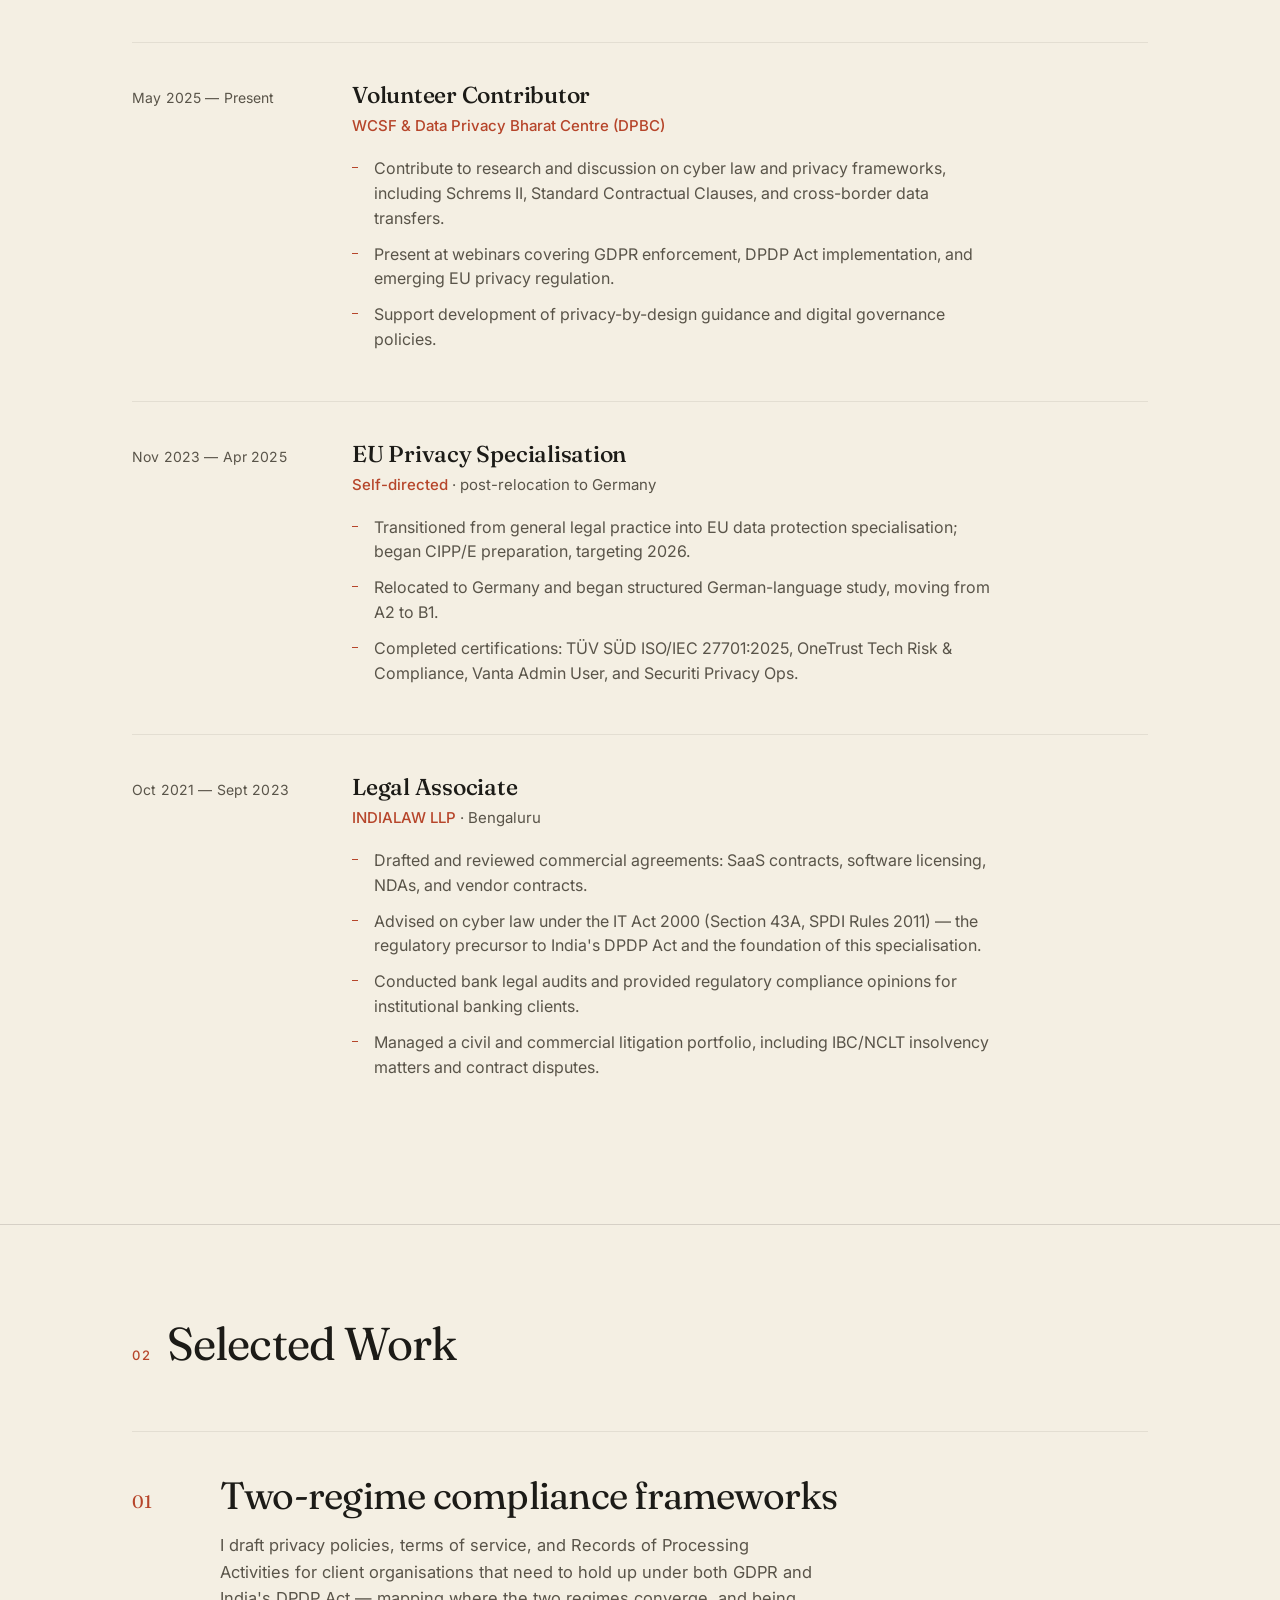
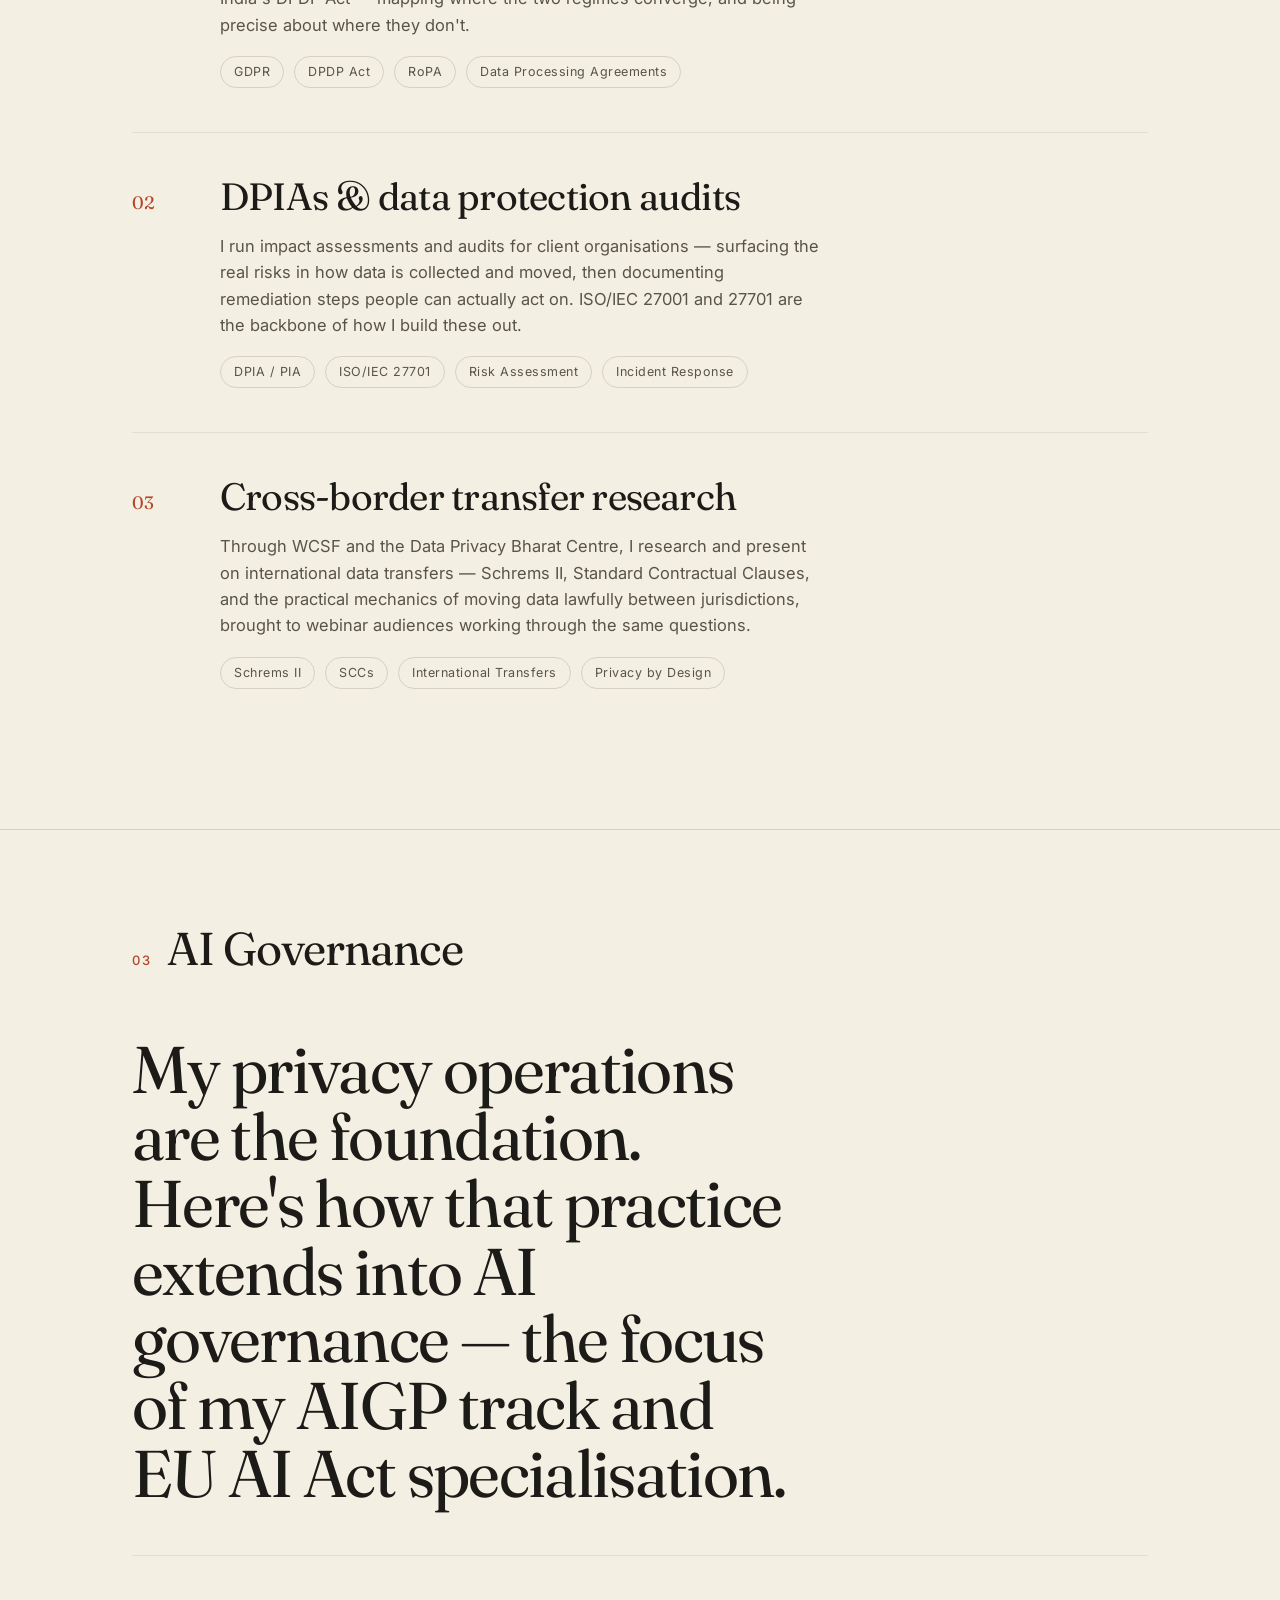
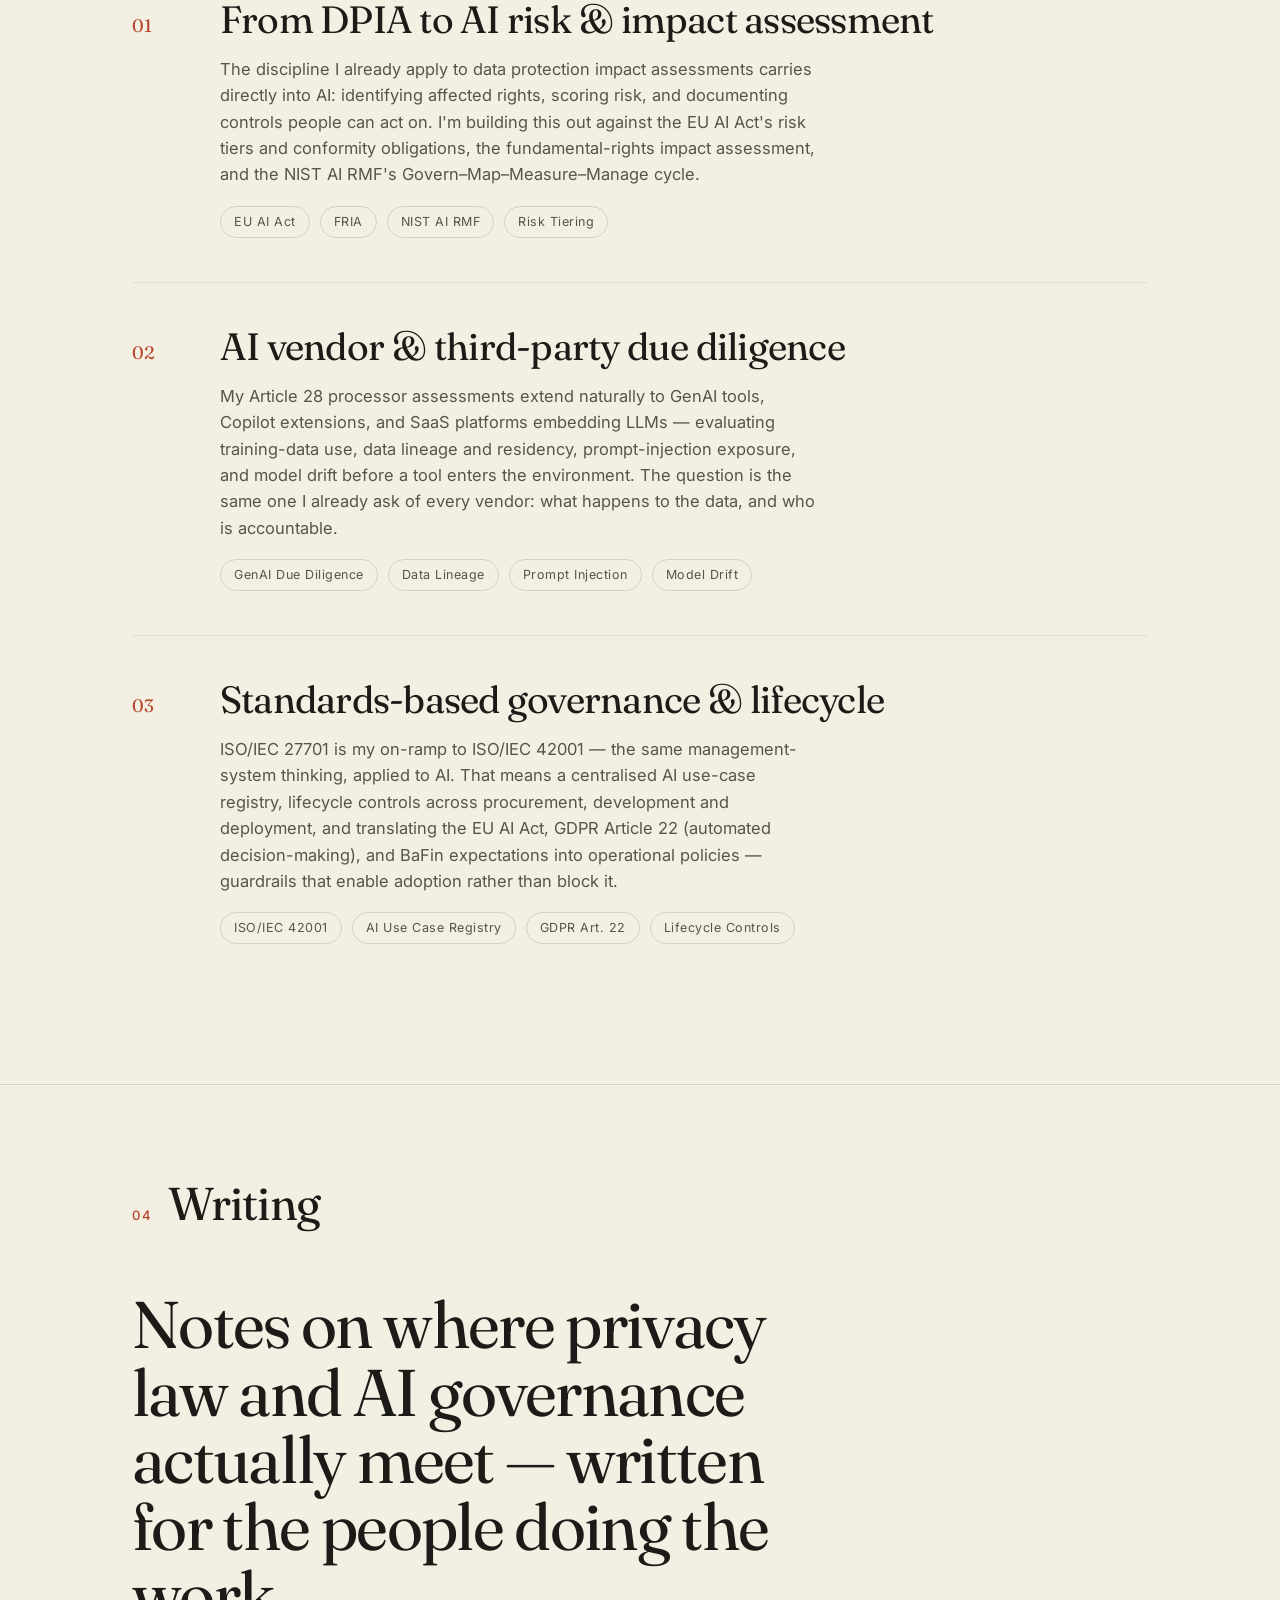
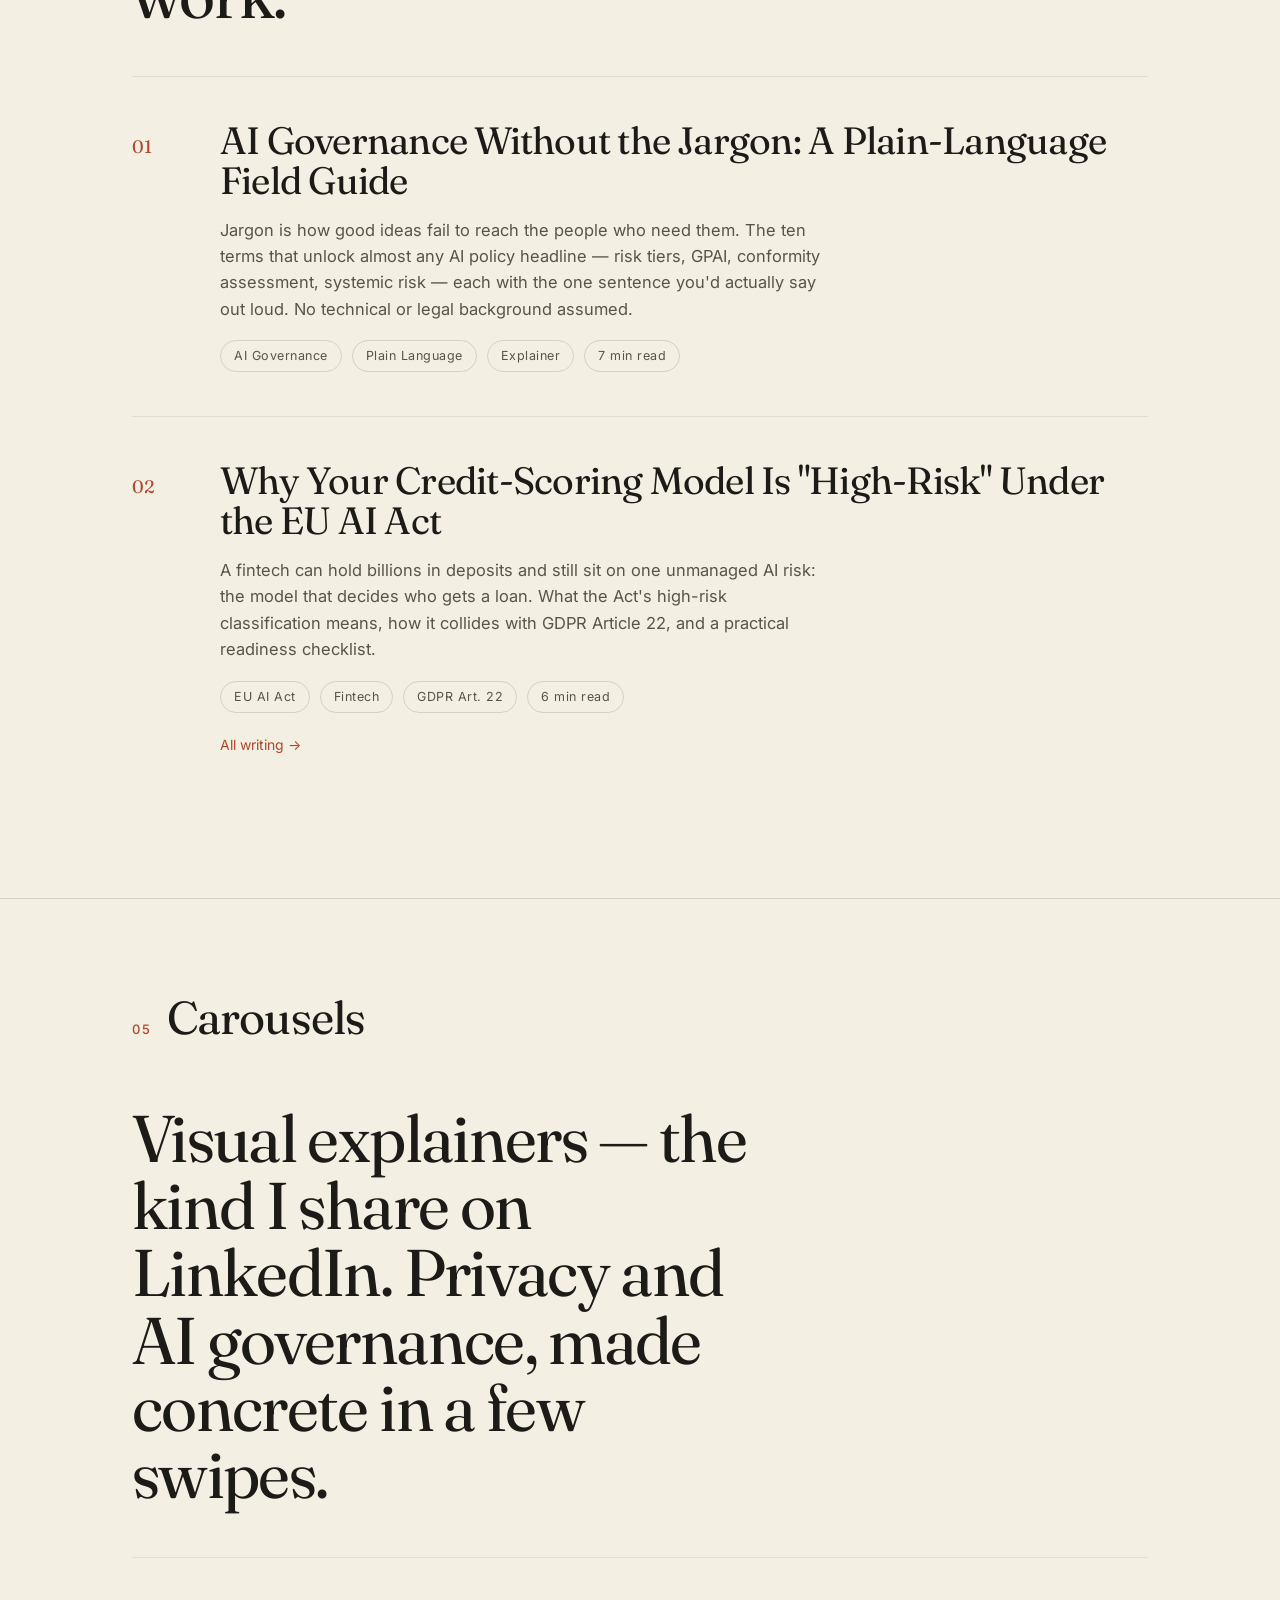
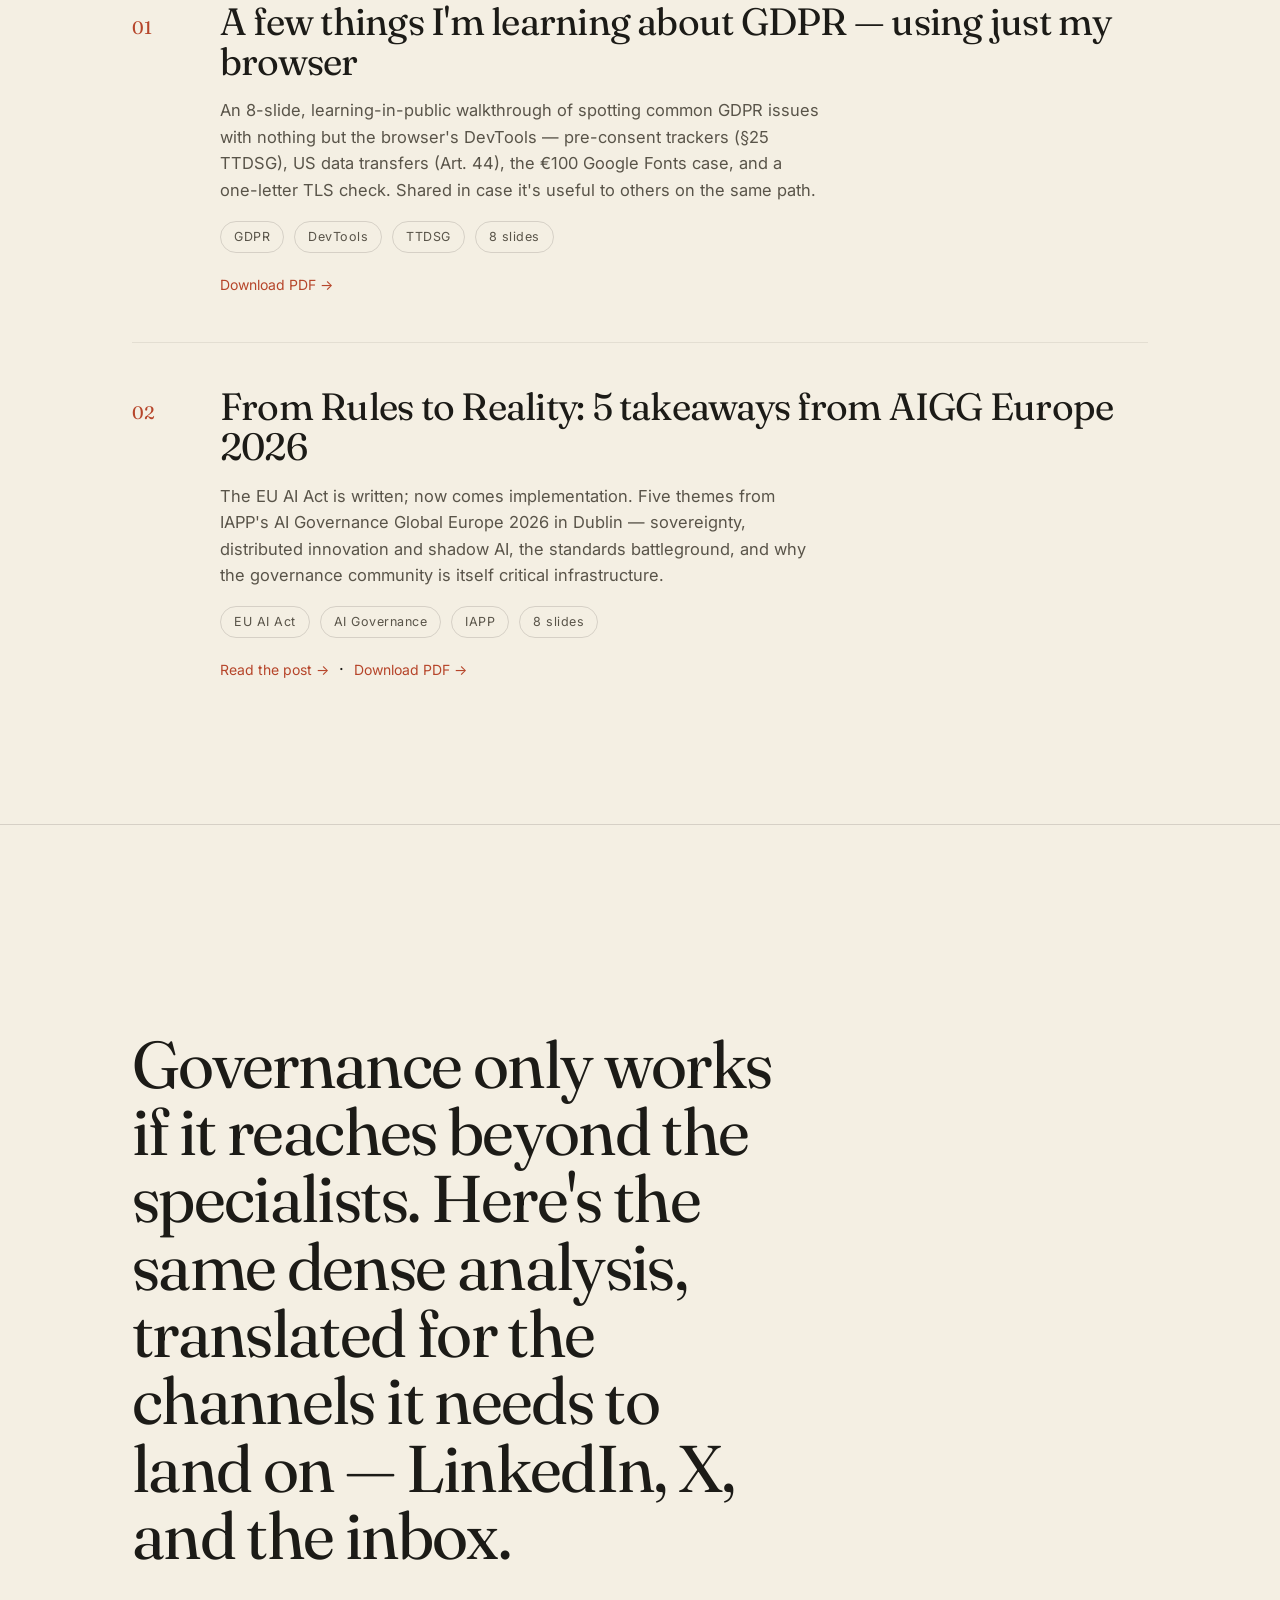
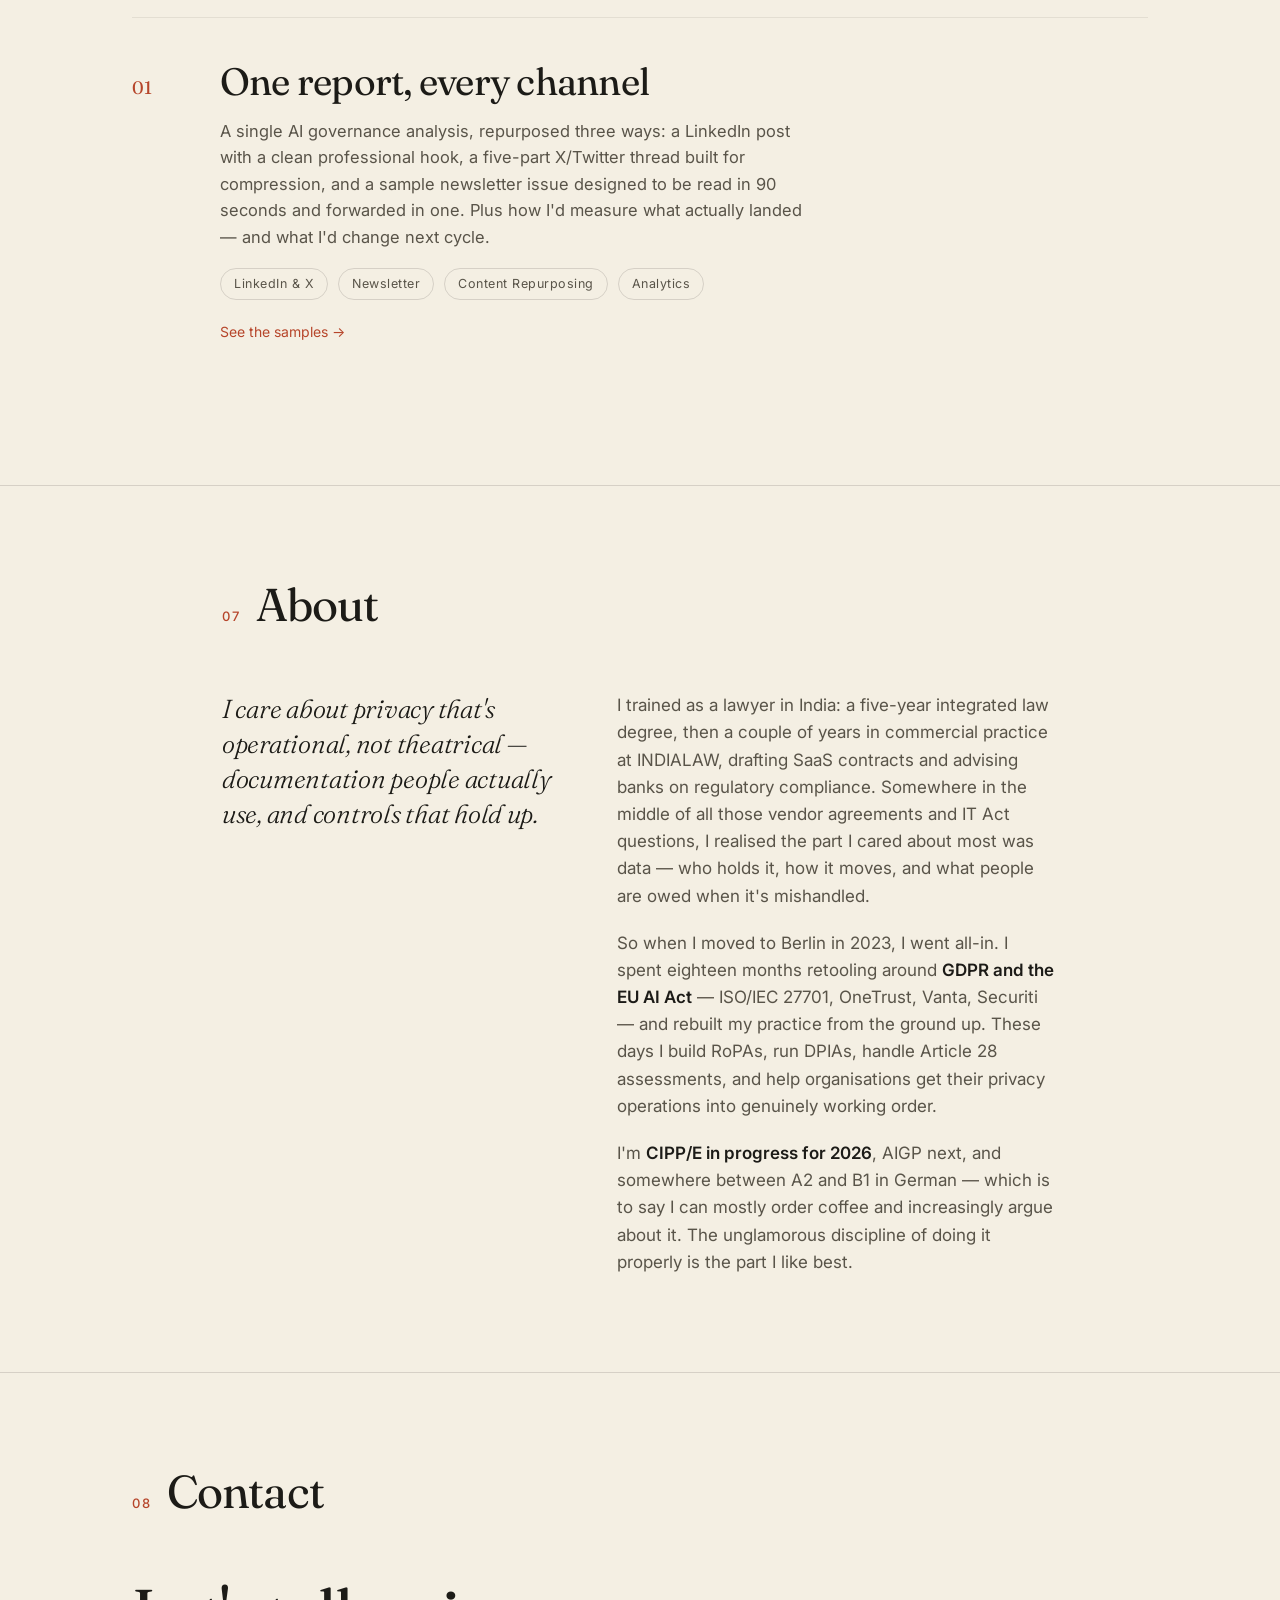
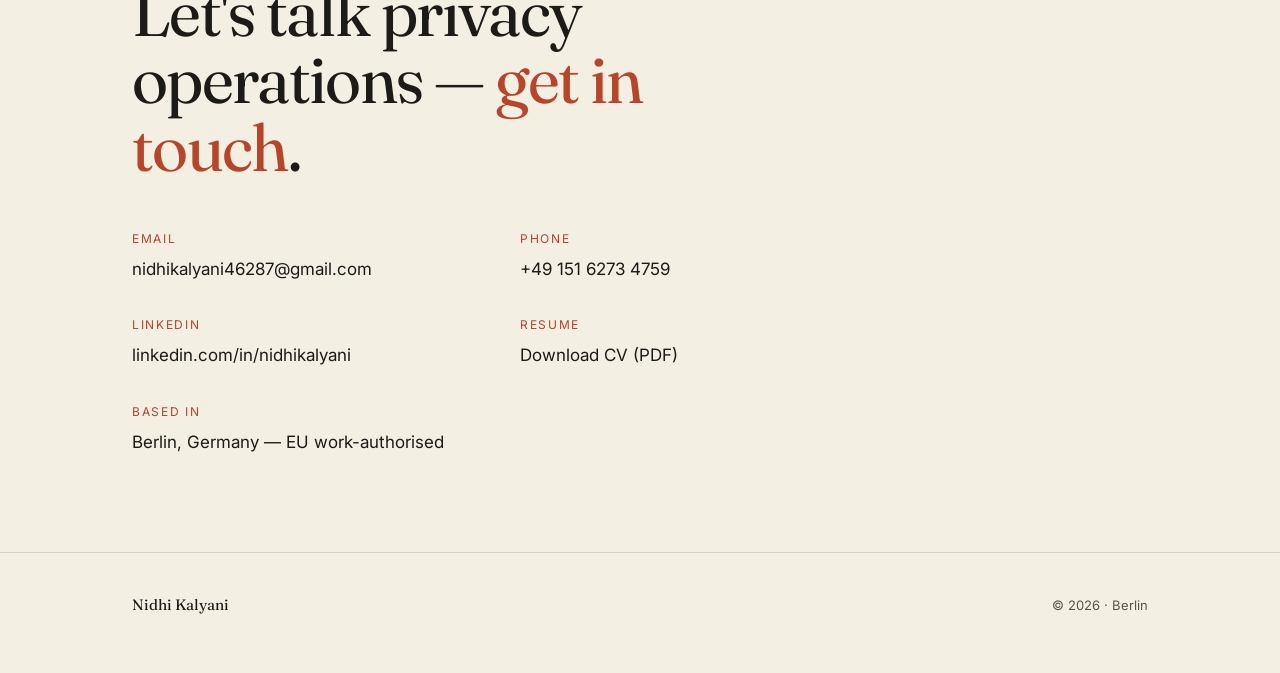
==== commit 5ae0ad95: "Add communications samples page and plain-language AI governance explainer - New page communications" ====
--- a/index.html
+++ b/index.html
@@ -349,9 +349,10 @@
       <a href="#ai-governance">AI Governance</a>
       <a href="#writing">Writing</a>
       <a href="#carousels">Carousels</a>
+      <a href="#communications">Communications</a>
       <a href="#about">About</a>
       <a href="#contact">Contact</a>
-      <a href="Nidhi-Kalyani-Resume.pdf" target="_blank" rel="noopener">Resume</a>
+      <a href="Nidhi-Kalyani-Resume-2026.pdf" target="_blank" rel="noopener">Resume</a>
     </div>
   </div>
 </nav>
@@ -526,6 +527,17 @@
     <div class="work reveal">
       <div class="wnum serif">01</div>
       <div>
+        <h3 class="wtitle serif"><a href="blog/ai-governance-without-the-jargon.html" style="color:inherit;text-decoration:none;">AI Governance Without the Jargon: A Plain-Language Field Guide</a></h3>
+        <p class="wdesc">Jargon is how good ideas fail to reach the people who need them. The ten terms that unlock almost any AI policy headline — risk tiers, GPAI, conformity assessment, systemic risk — each with the one sentence you'd actually say out loud. No technical or legal background assumed.</p>
+        <div class="wtags">
+          <span>AI Governance</span><span>Plain Language</span><span>Explainer</span><span>7 min read</span>
+        </div>
+      </div>
+    </div>
+
+    <div class="work reveal">
+      <div class="wnum serif">02</div>
+      <div>
         <h3 class="wtitle serif"><a href="blog/why-credit-scoring-is-high-risk-eu-ai-act.html" style="color:inherit;text-decoration:none;">Why Your Credit-Scoring Model Is "High-Risk" Under the EU AI Act</a></h3>
         <p class="wdesc">A fintech can hold billions in deposits and still sit on one unmanaged AI risk: the model that decides who gets a loan. What the Act's high-risk classification means, how it collides with GDPR Article 22, and a practical readiness checklist.</p>
         <div class="wtags">
@@ -572,10 +584,33 @@
   </div>
 </section>
 
+<section id="communications">
+  <div class="wrap">
+    <div class="sec-head reveal">
+      <span class="sec-num">06</span>
+      <h2 class="sec-title serif">Communications</h2>
+    </div>
+
+    <p class="contact-big serif reveal" style="margin-bottom:48px;">Governance only works if it reaches beyond the specialists. Here's the same dense analysis, translated for the channels it needs to land on — LinkedIn, X, and the inbox.</p>
+
+    <div class="work reveal">
+      <div class="wnum serif">01</div>
+      <div>
+        <h3 class="wtitle serif"><a href="communications/index.html" style="color:inherit;text-decoration:none;">One report, every channel</a></h3>
+        <p class="wdesc">A single AI governance analysis, repurposed three ways: a LinkedIn post with a clean professional hook, a five-part X/Twitter thread built for compression, and a sample newsletter issue designed to be read in 90 seconds and forwarded in one. Plus how I'd measure what actually landed — and what I'd change next cycle.</p>
+        <div class="wtags">
+          <span>LinkedIn &amp; X</span><span>Newsletter</span><span>Content Repurposing</span><span>Analytics</span>
+        </div>
+        <p style="margin-top:18px;"><a href="communications/index.html" style="color:var(--accent);text-decoration:none;font-size:14px;">See the samples →</a></p>
+      </div>
+    </div>
+  </div>
+</section>
+
 <section id="about">
   <div class="wrap">
     <div class="sec-head reveal">
-      <span class="sec-num">06</span>
+      <span class="sec-num">07</span>
       <h2 class="sec-title serif">About</h2>
     </div>
     <div class="about-grid">
@@ -592,7 +627,7 @@
 <section id="contact">
   <div class="wrap">
     <div class="sec-head reveal">
-      <span class="sec-num">07</span>
+      <span class="sec-num">08</span>
       <h2 class="sec-title serif">Contact</h2>
     </div>
     <p class="contact-big serif reveal">Let's talk privacy operations — <a href="mailto:nidhikalyani46287@gmail.com">get in touch</a>.</p>
@@ -611,7 +646,7 @@
       </div>
       <div class="crow">
         <div class="clabel">Resume</div>
-        <a href="Nidhi-Kalyani-Resume.pdf" target="_blank" rel="noopener">Download CV (PDF)</a>
+        <a href="Nidhi-Kalyani-Resume-2026.pdf" target="_blank" rel="noopener">Download CV (PDF)</a>
       </div>
       <div class="crow">
         <div class="clabel">Based in</div>
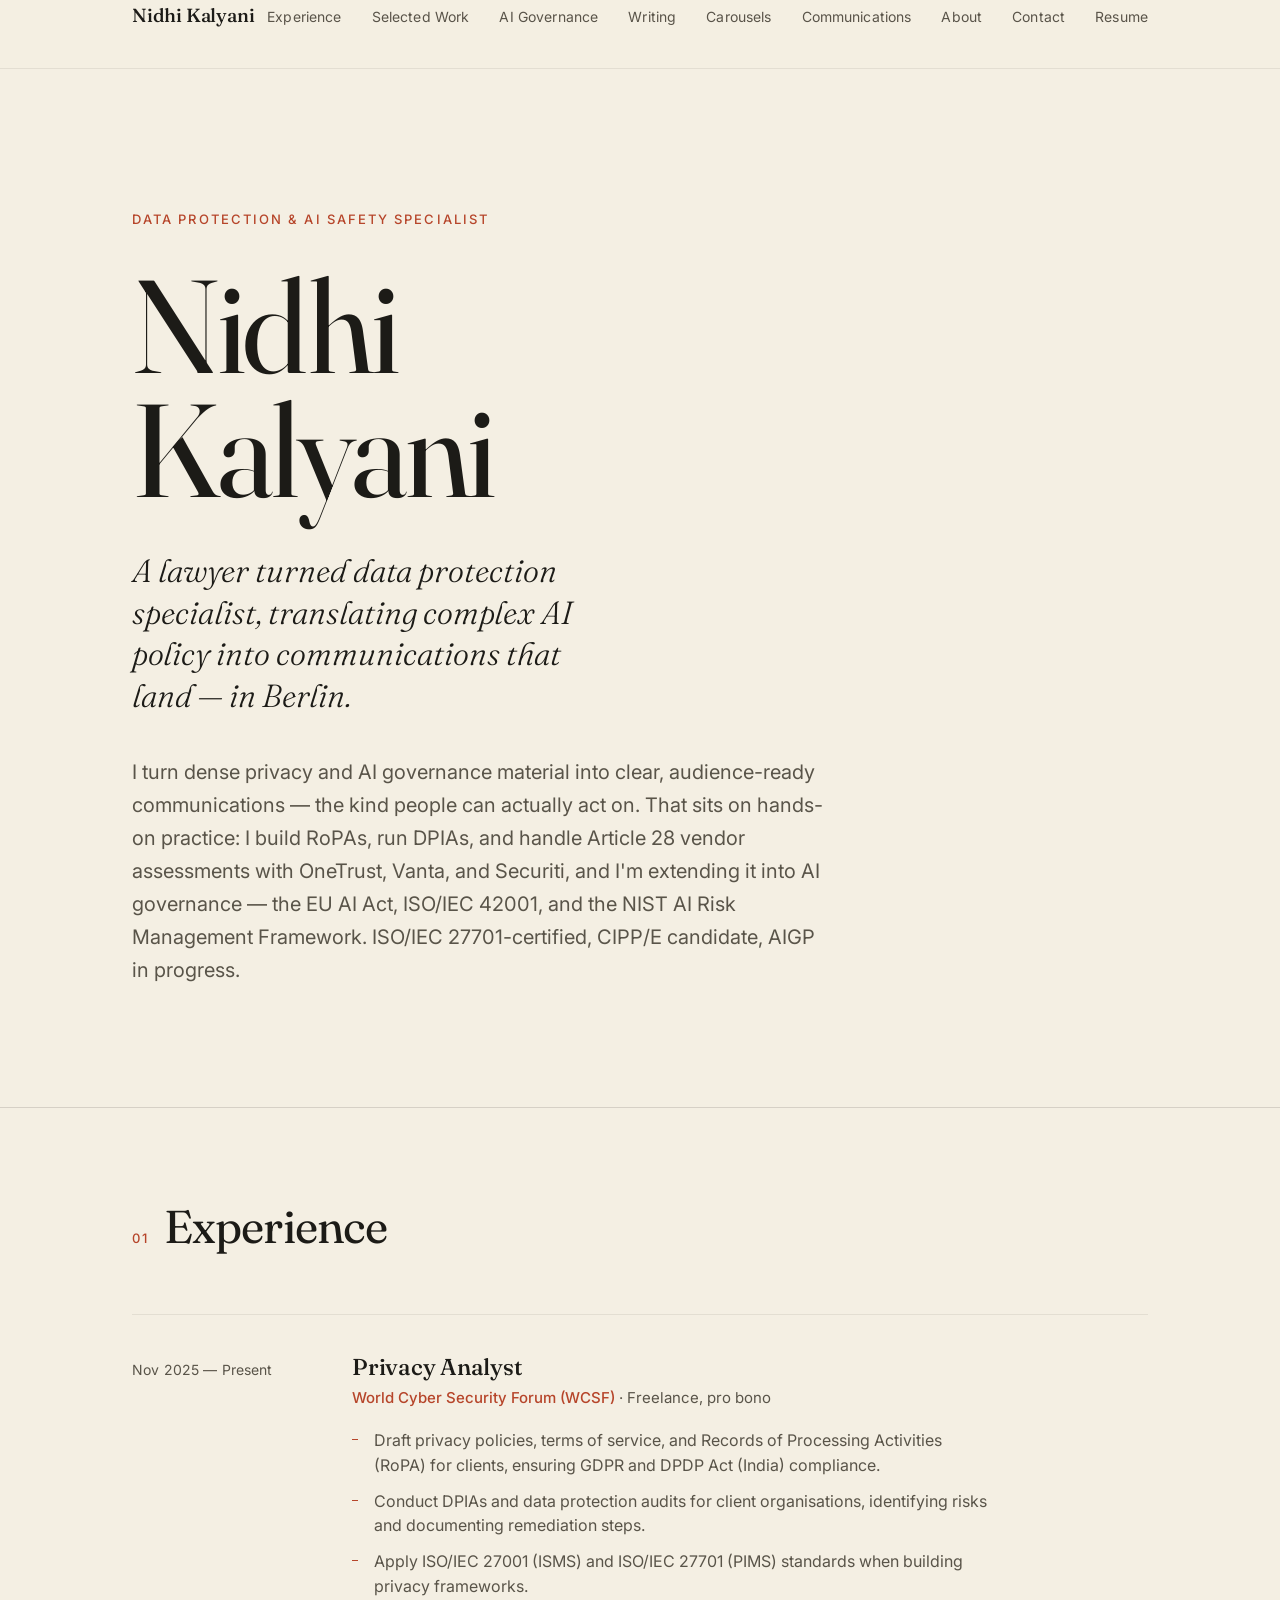
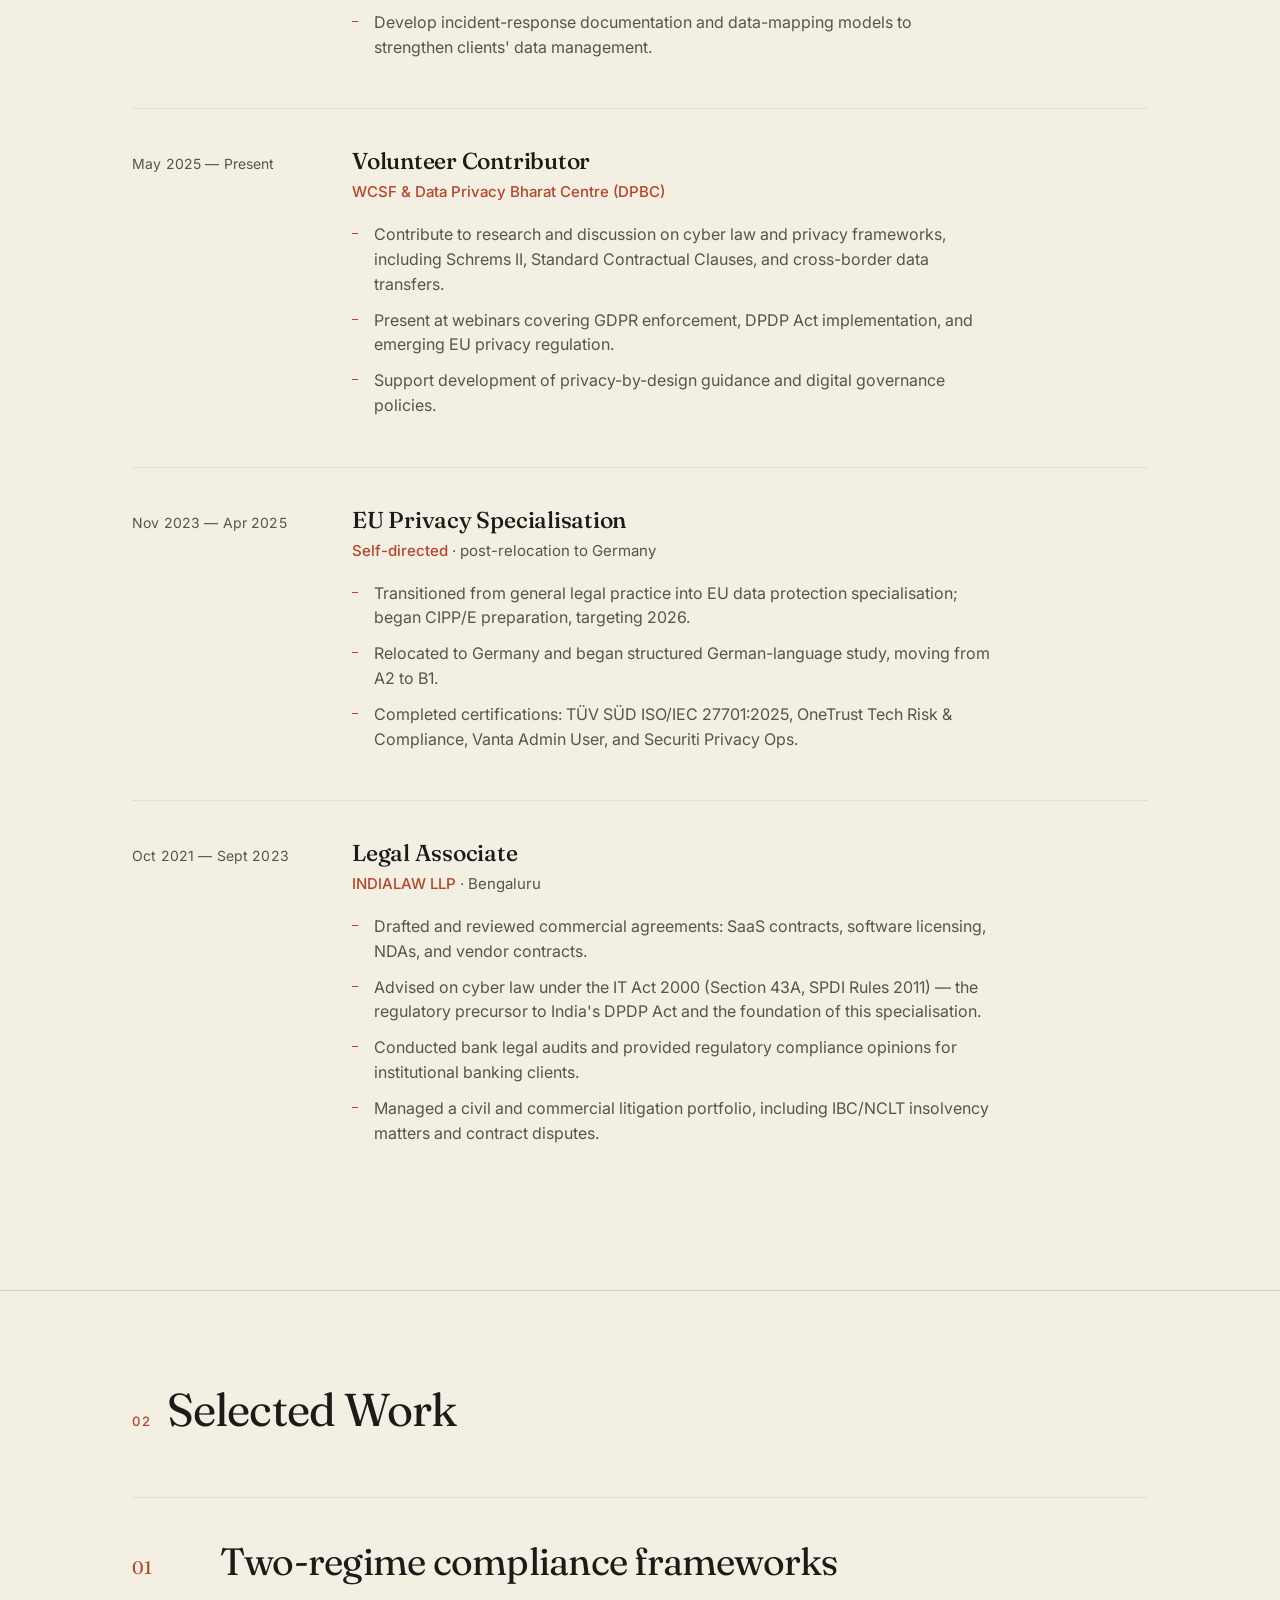
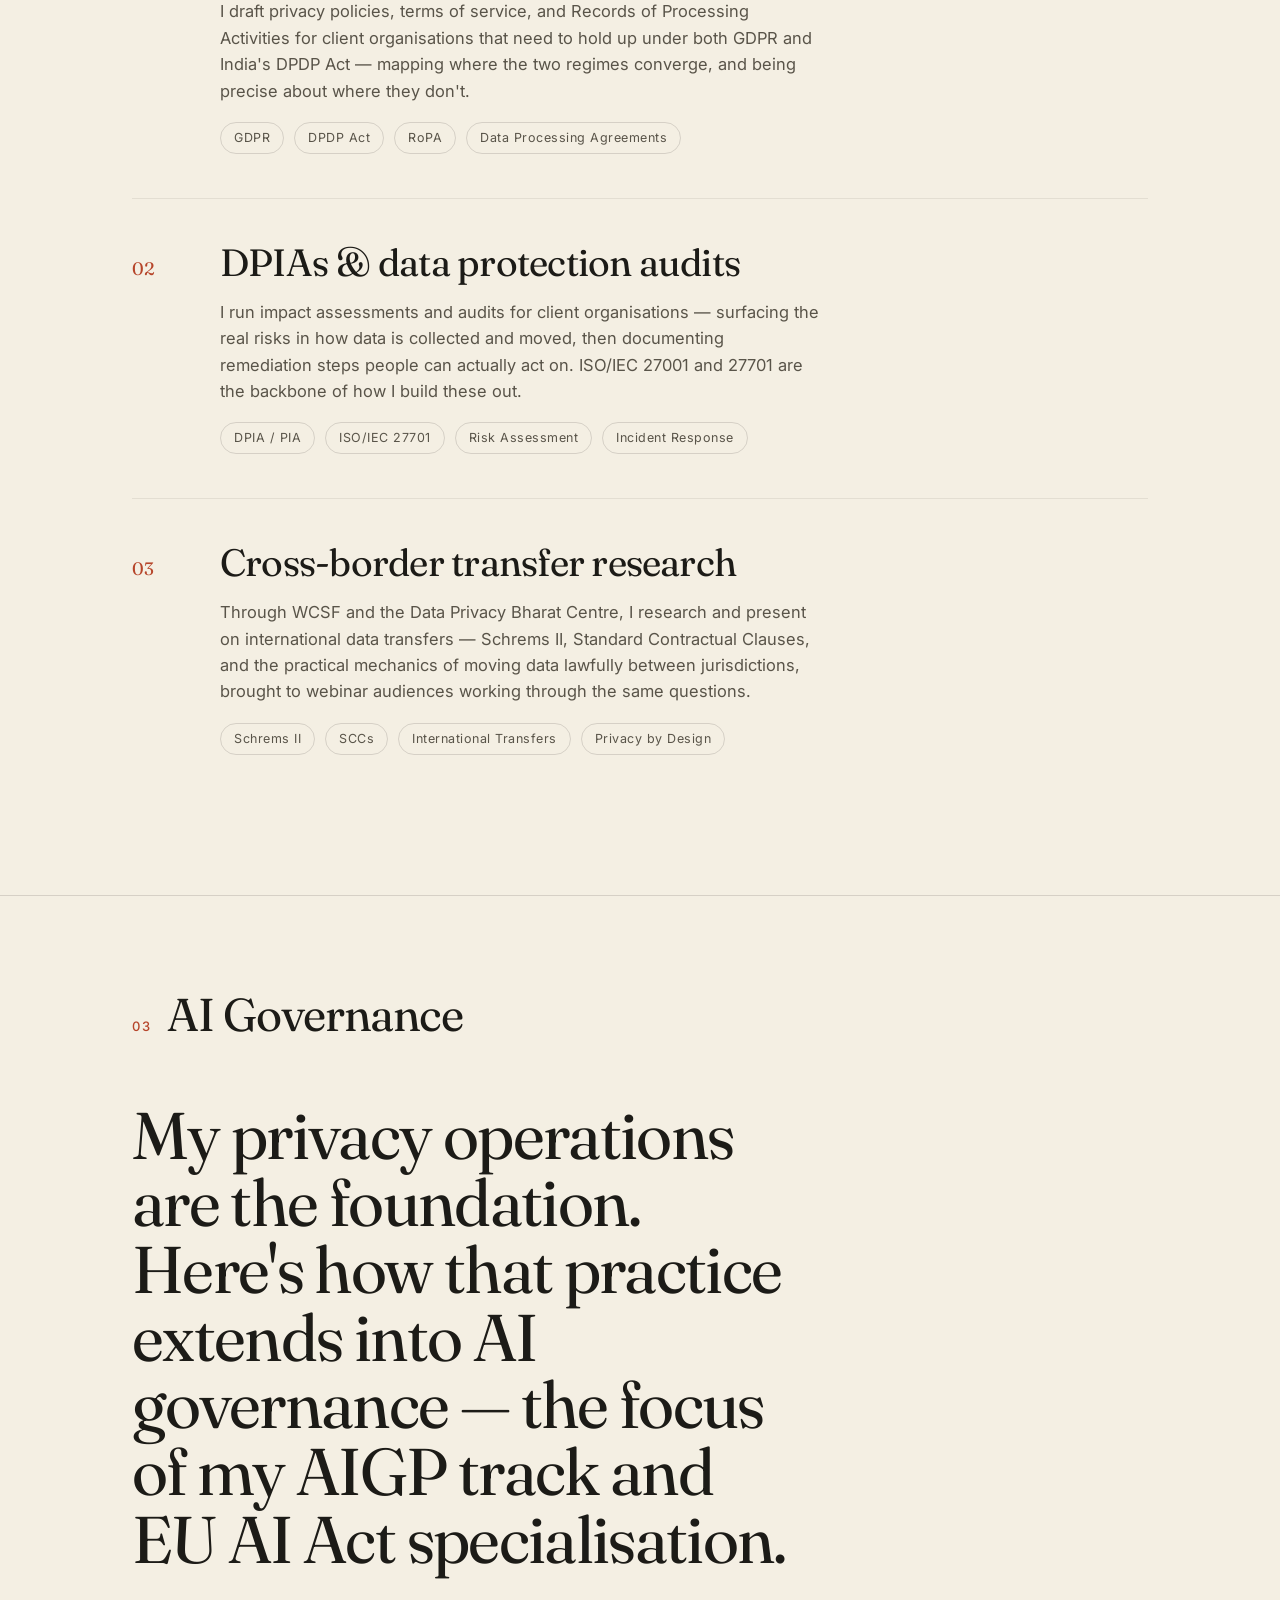
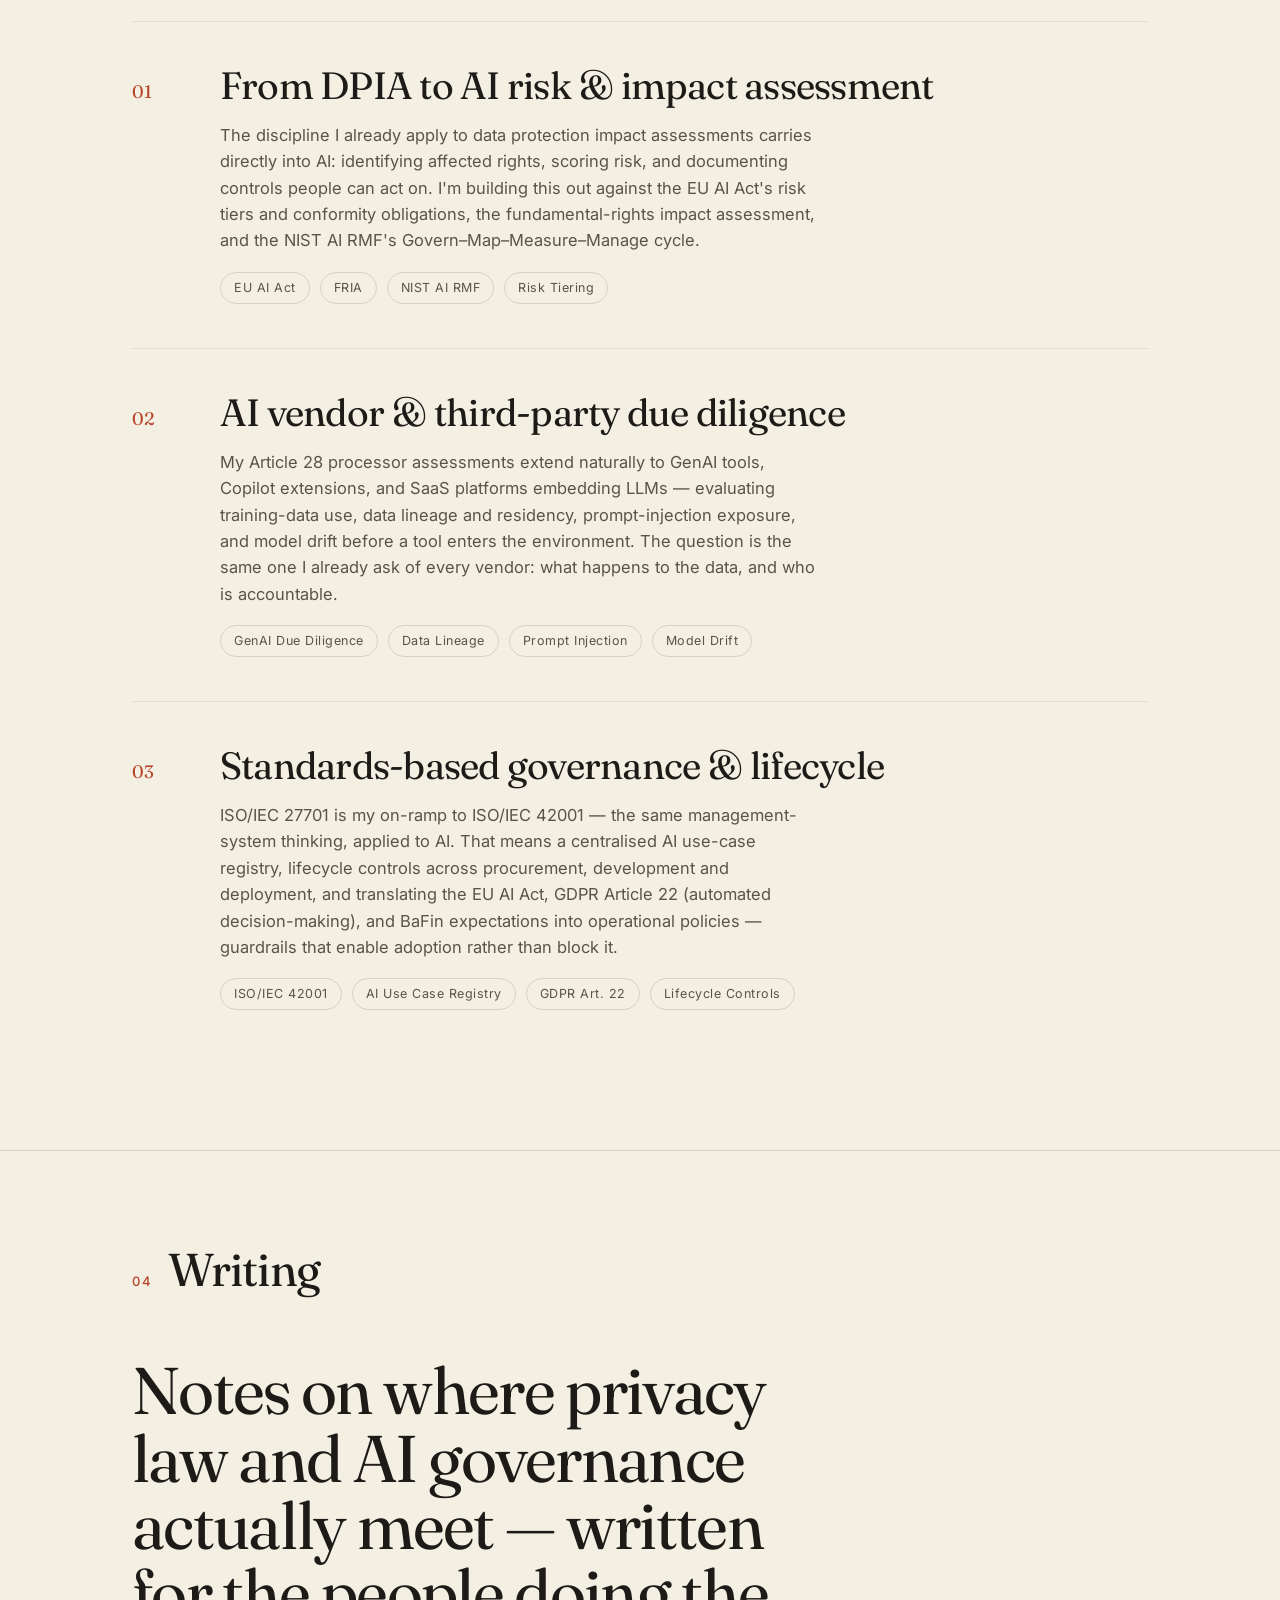
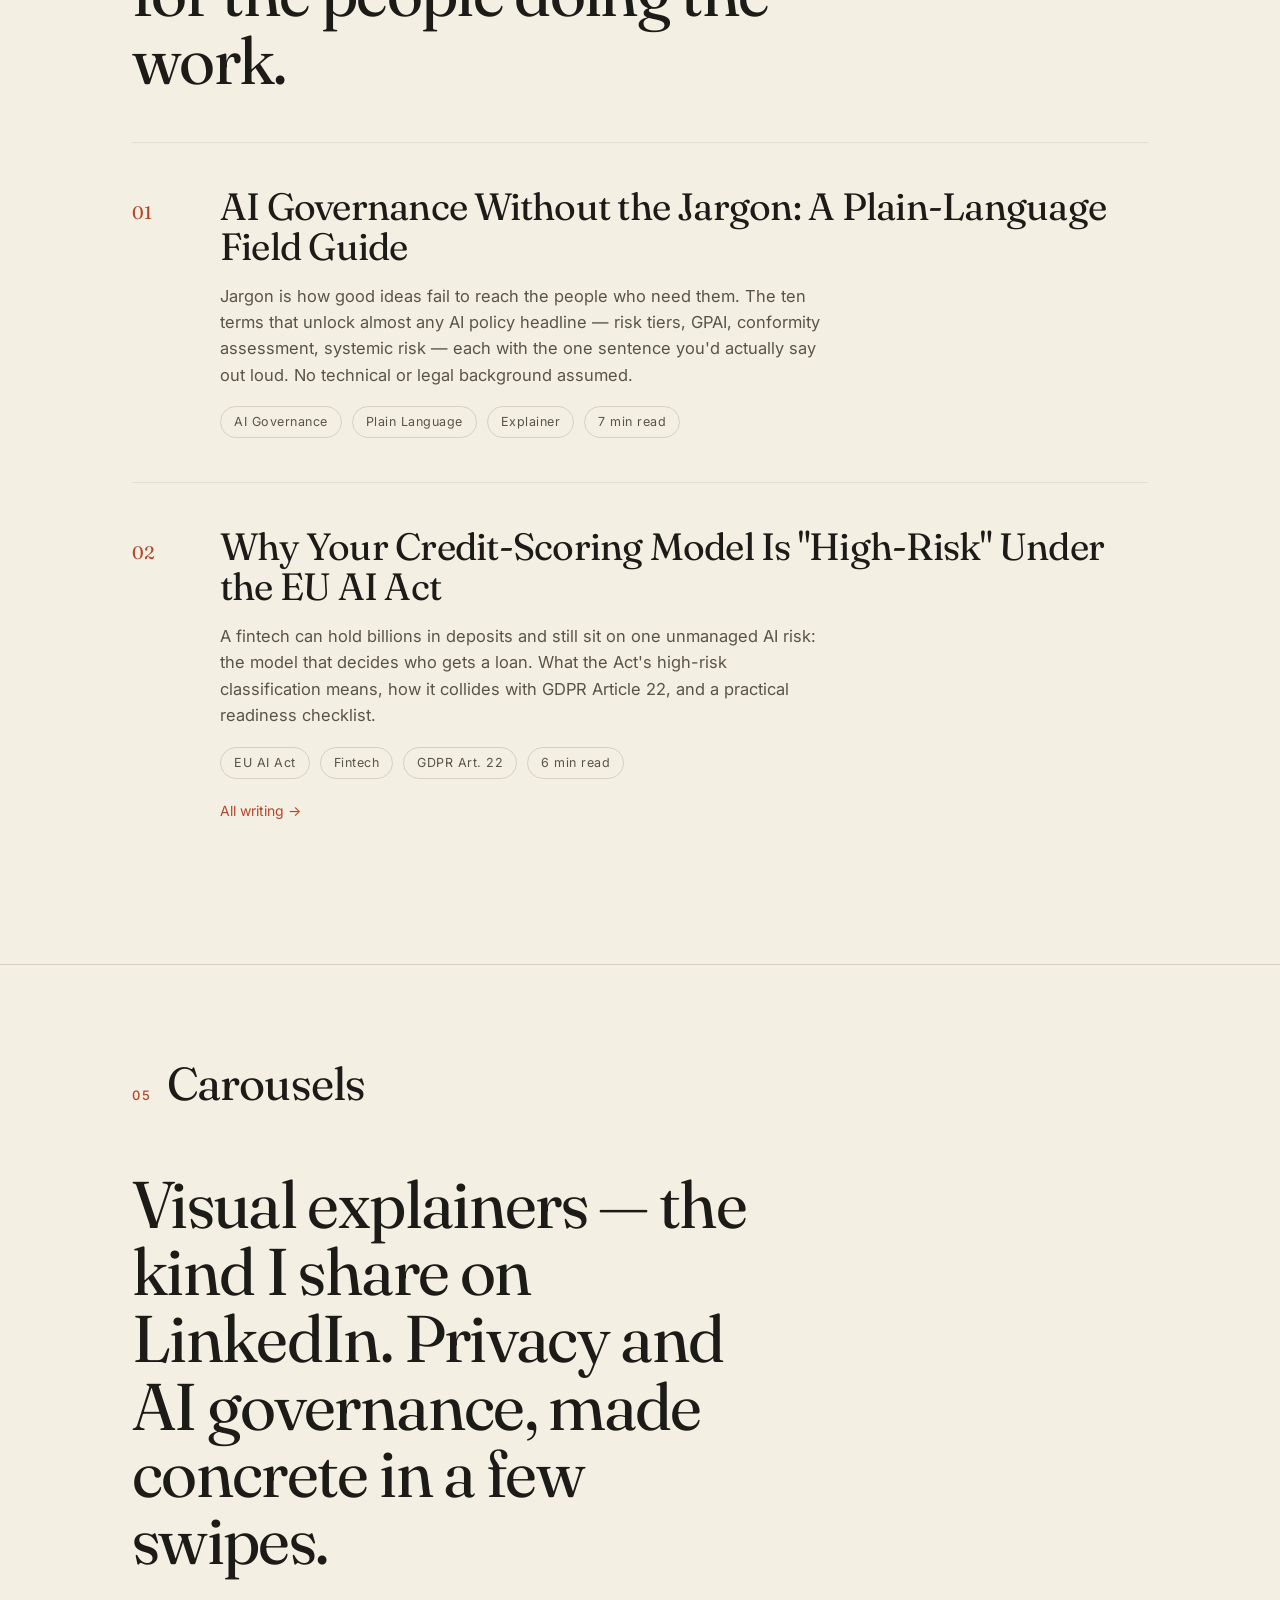
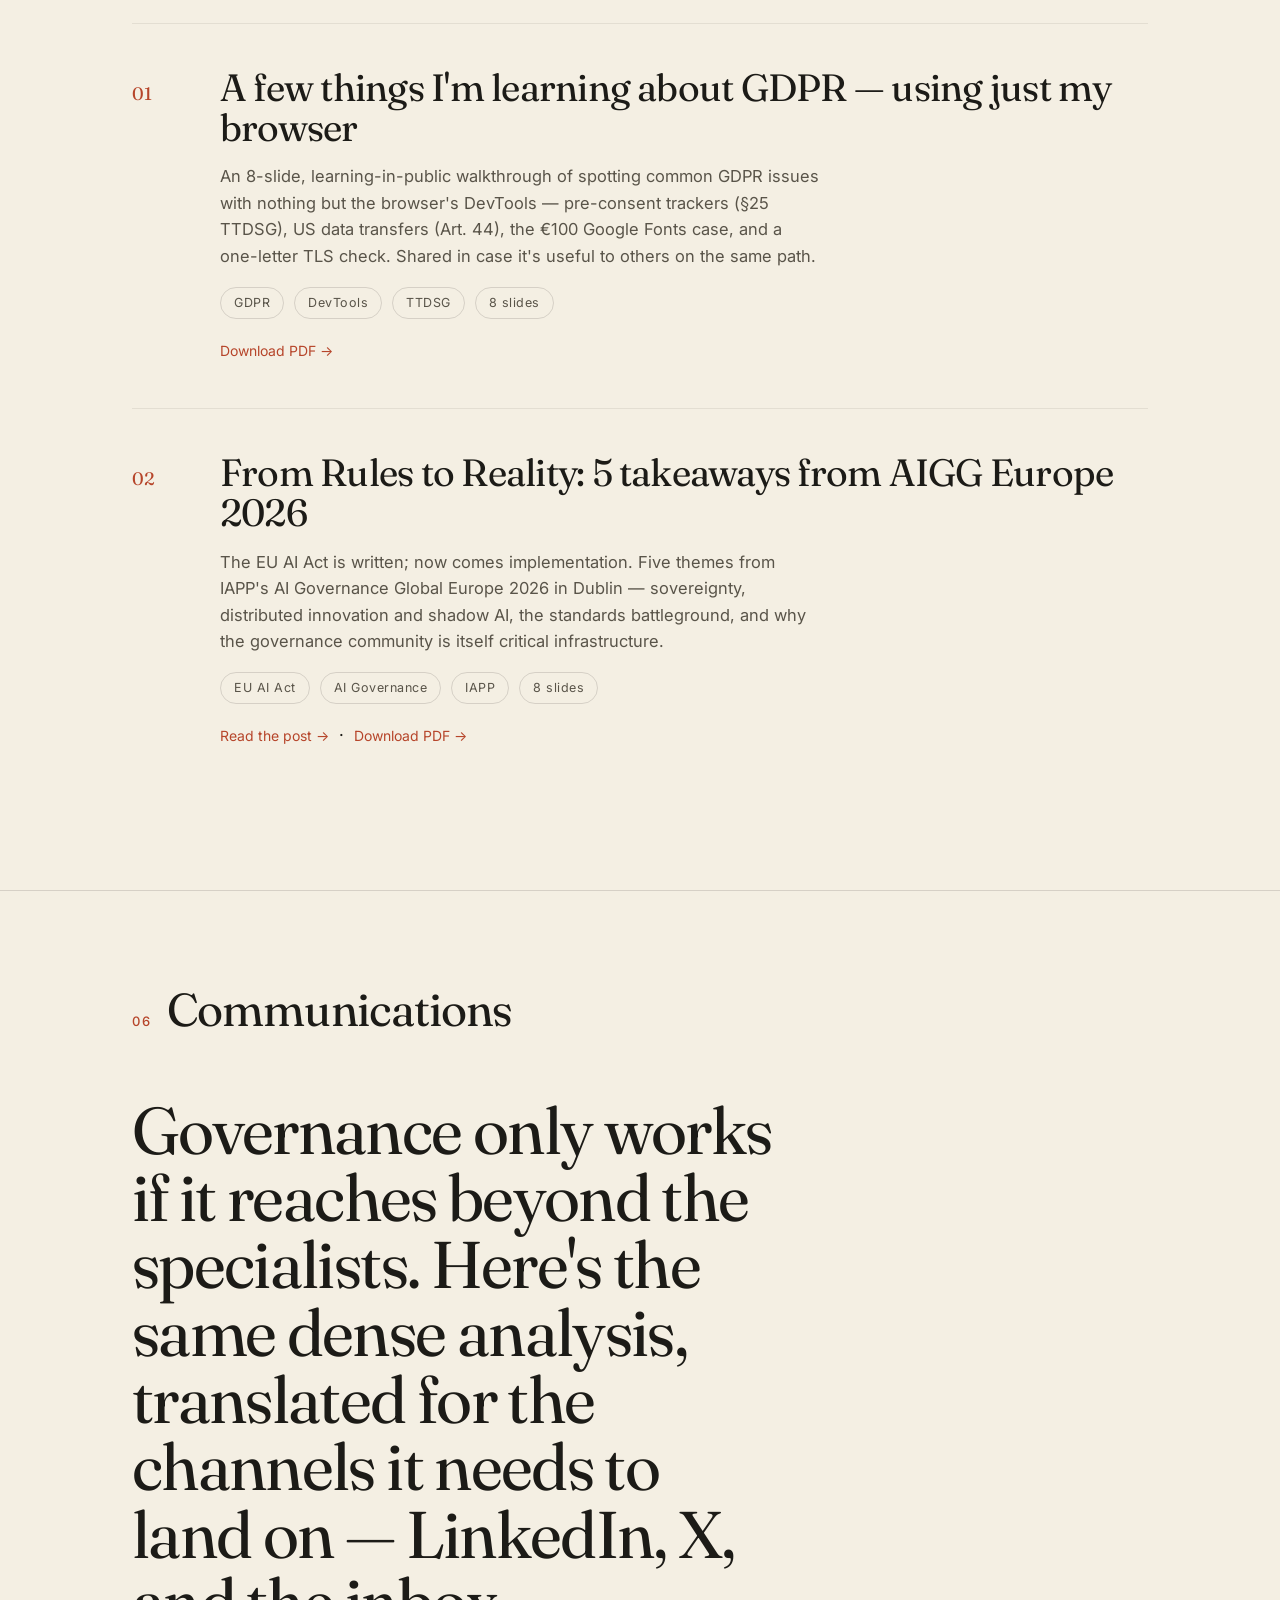
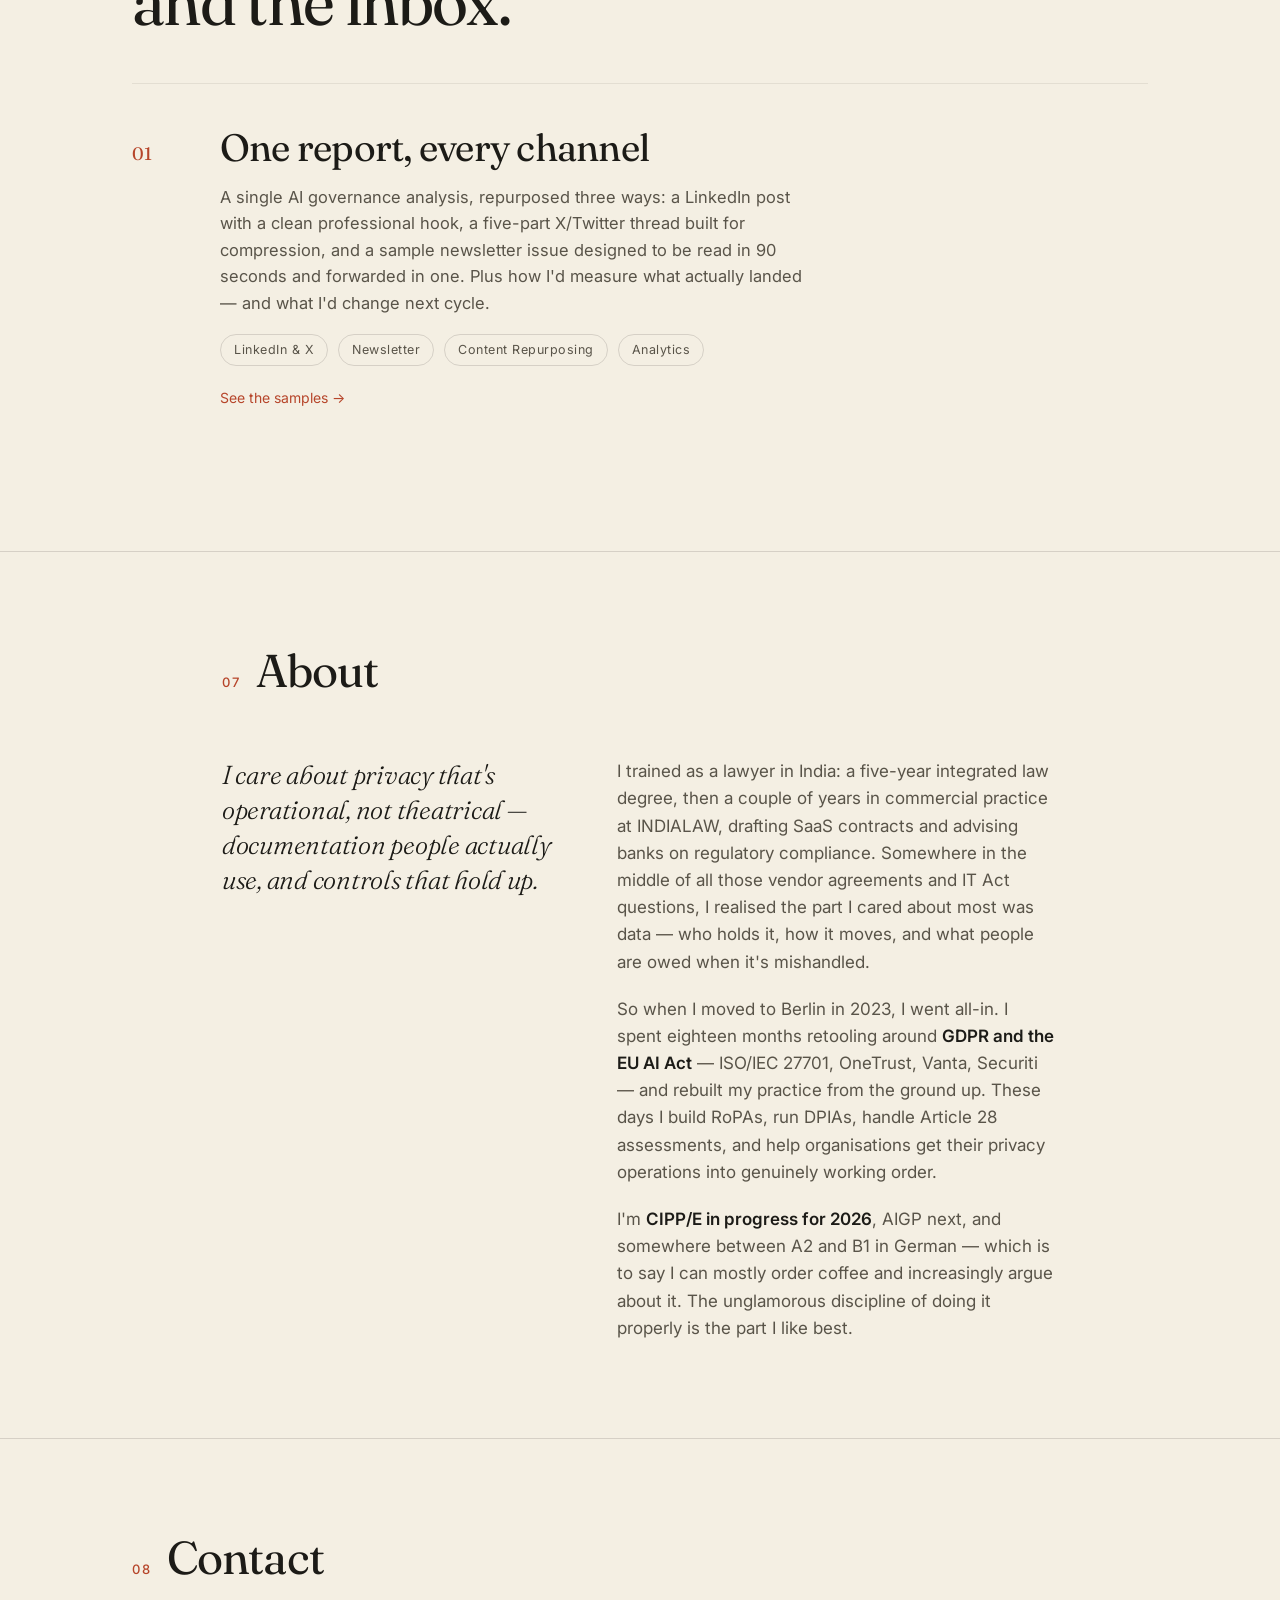
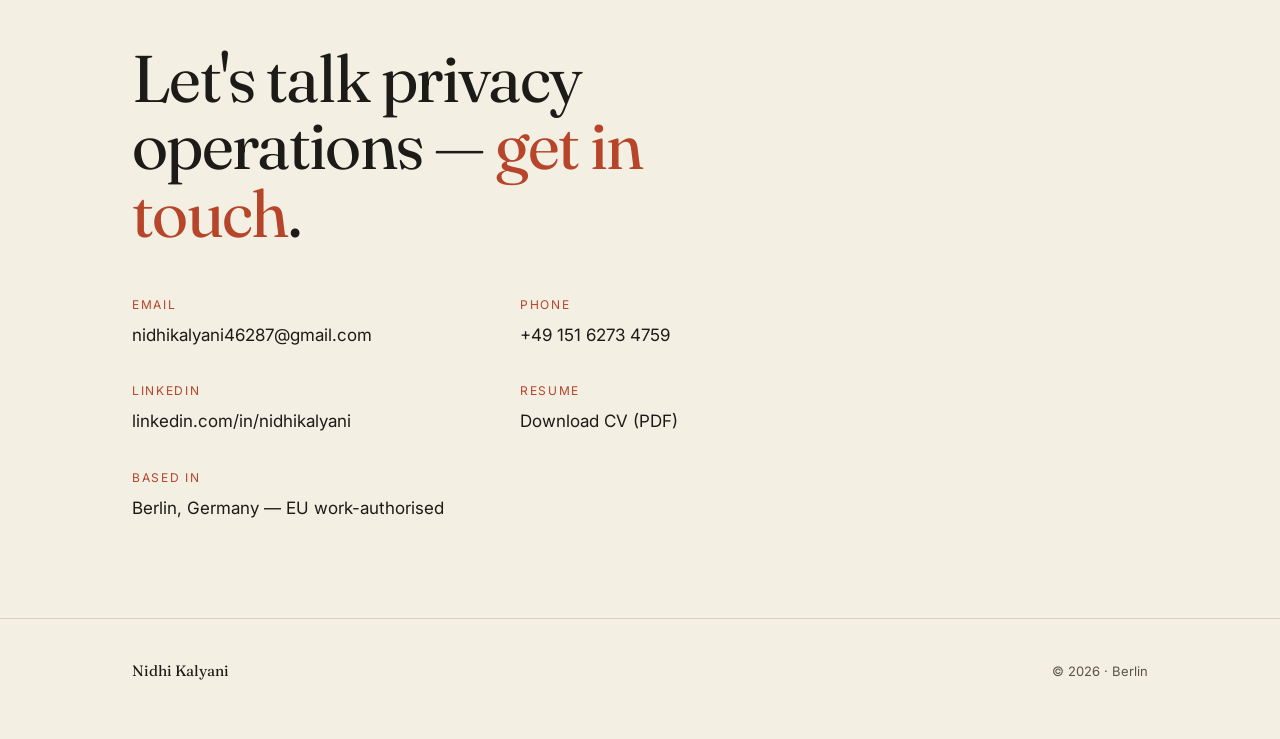
==== commit 0034fae6: "Align homepage positioning with Data Protection & AI Safety Specialist resume Update title, eyebrow," ====
--- a/index.html
+++ b/index.html
@@ -4,8 +4,8 @@
 <!-- Nidhi Kalyani — Portfolio -->
 <meta charset="utf-8" />
 <meta name="viewport" content="width=device-width, initial-scale=1" />
-<title>Nidhi Kalyani — Privacy & Data Protection Professional</title>
-<meta name="description" content="Nidhi Kalyani — a lawyer turned privacy specialist building GDPR operations and EU AI Act readiness in Berlin. ISO/IEC 27701-certified, CIPP/E candidate." />
+<title>Nidhi Kalyani — Data Protection & AI Safety Specialist</title>
+<meta name="description" content="Nidhi Kalyani — a lawyer turned data protection & AI governance specialist in Berlin, translating complex policy into clear, audience-ready communications. ISO/IEC 27701-certified, CIPP/E candidate, AIGP in progress." />
 <link rel="preconnect" href="https://fonts.googleapis.com" />
 <link rel="preconnect" href="https://fonts.gstatic.com" crossorigin />
 <link href="https://fonts.googleapis.com/css2?family=Fraunces:ital,opsz,wght@0,9..144,300..600;1,9..144,300..500&family=Inter:wght@400;500;600&display=swap" rel="stylesheet" />
@@ -359,10 +359,10 @@
 
 <header class="hero">
   <div class="wrap">
-    <div class="eyebrow reveal">Privacy &amp; Data Protection Professional</div>
+    <div class="eyebrow reveal">Data Protection &amp; AI Safety Specialist</div>
     <h1 class="name serif reveal">Nidhi<br />Kalyani</h1>
-    <p class="headline reveal">A lawyer turned privacy specialist, building GDPR operations and EU AI Act readiness in Berlin.</p>
-    <p class="hero-intro reveal">I build RoPAs, run DPIAs, and handle Article 28 vendor assessments and incident response — hands-on with OneTrust, Vanta, and Securiti. I'm extending that practice into AI governance: the EU AI Act, ISO/IEC 42001, and the NIST AI Risk Management Framework. ISO/IEC 27701-certified, CIPP/E candidate, AIGP in progress.</p>
+    <p class="headline reveal">A lawyer turned data protection specialist, translating complex AI policy into communications that land — in Berlin.</p>
+    <p class="hero-intro reveal">I turn dense privacy and AI governance material into clear, audience-ready communications — the kind people can actually act on. That sits on hands-on practice: I build RoPAs, run DPIAs, and handle Article 28 vendor assessments with OneTrust, Vanta, and Securiti, and I'm extending it into AI governance — the EU AI Act, ISO/IEC 42001, and the NIST AI Risk Management Framework. ISO/IEC 27701-certified, CIPP/E candidate, AIGP in progress.</p>
   </div>
 </header>
 
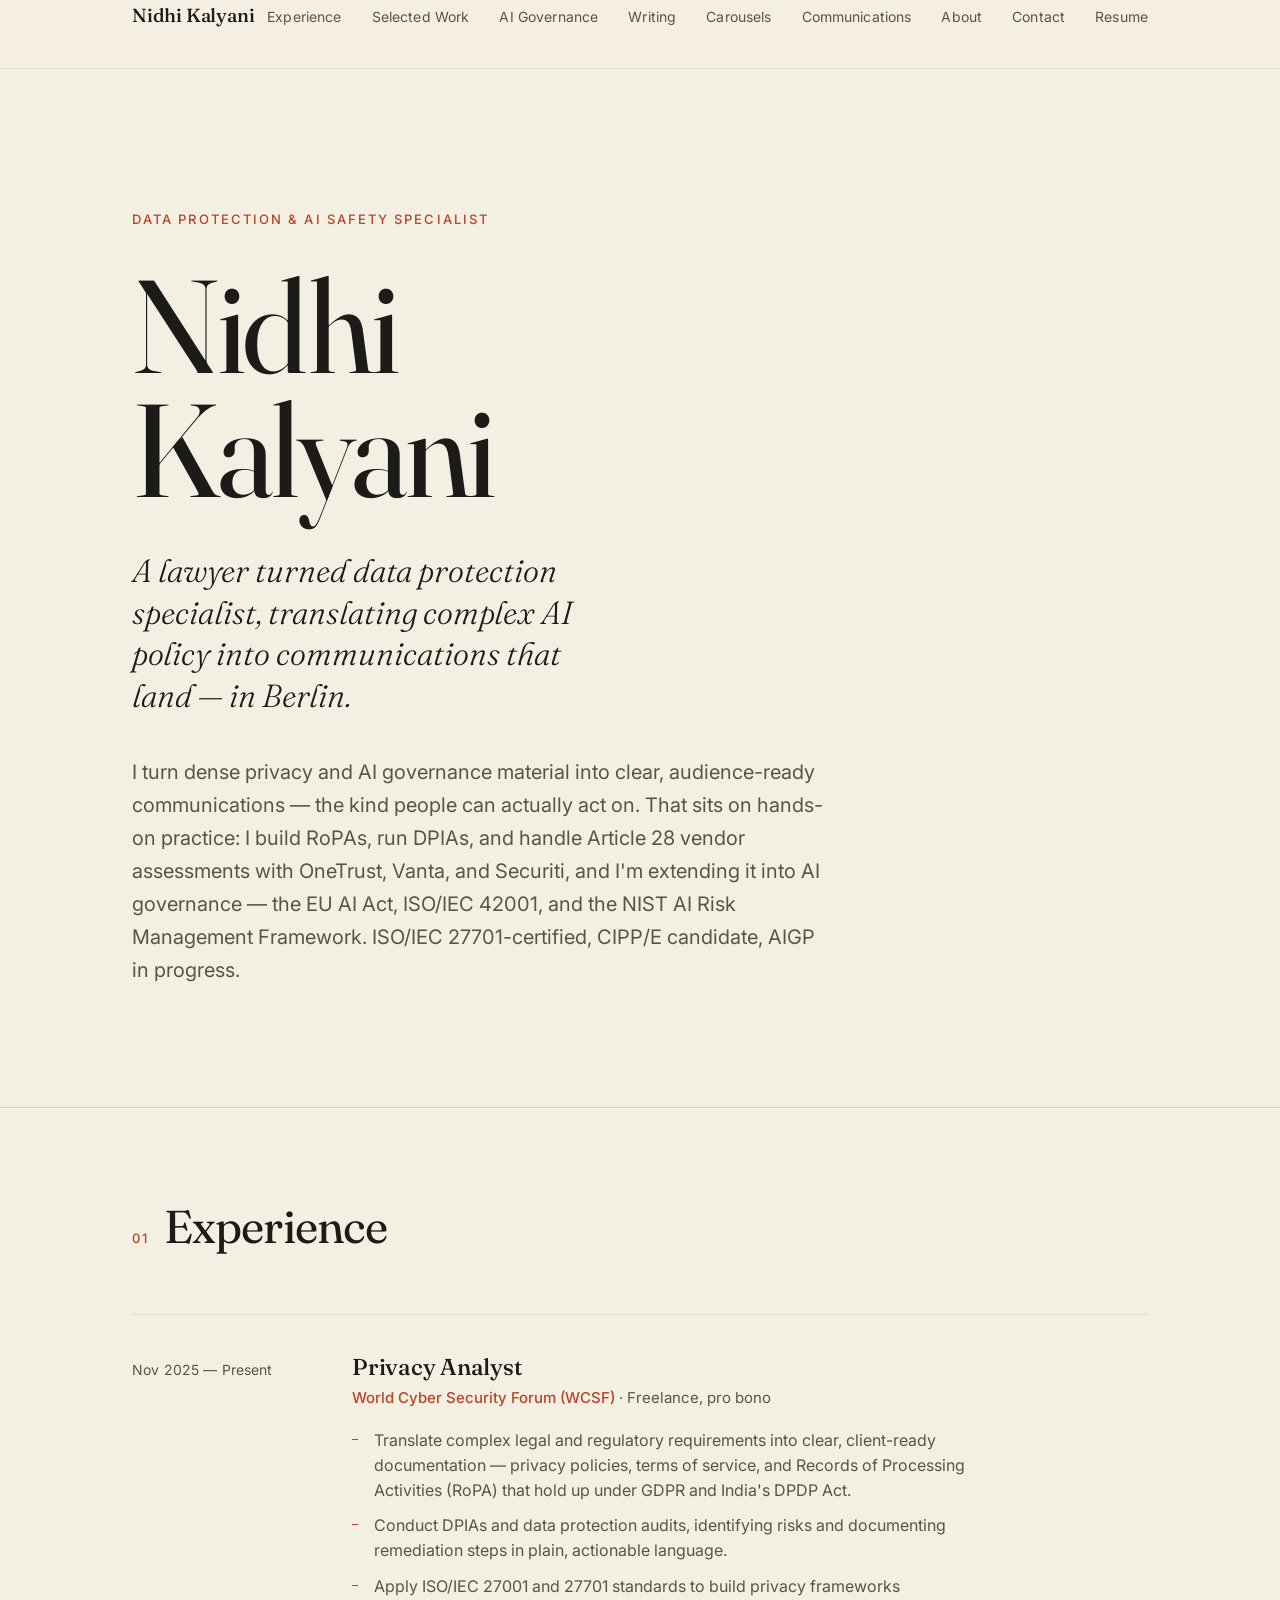
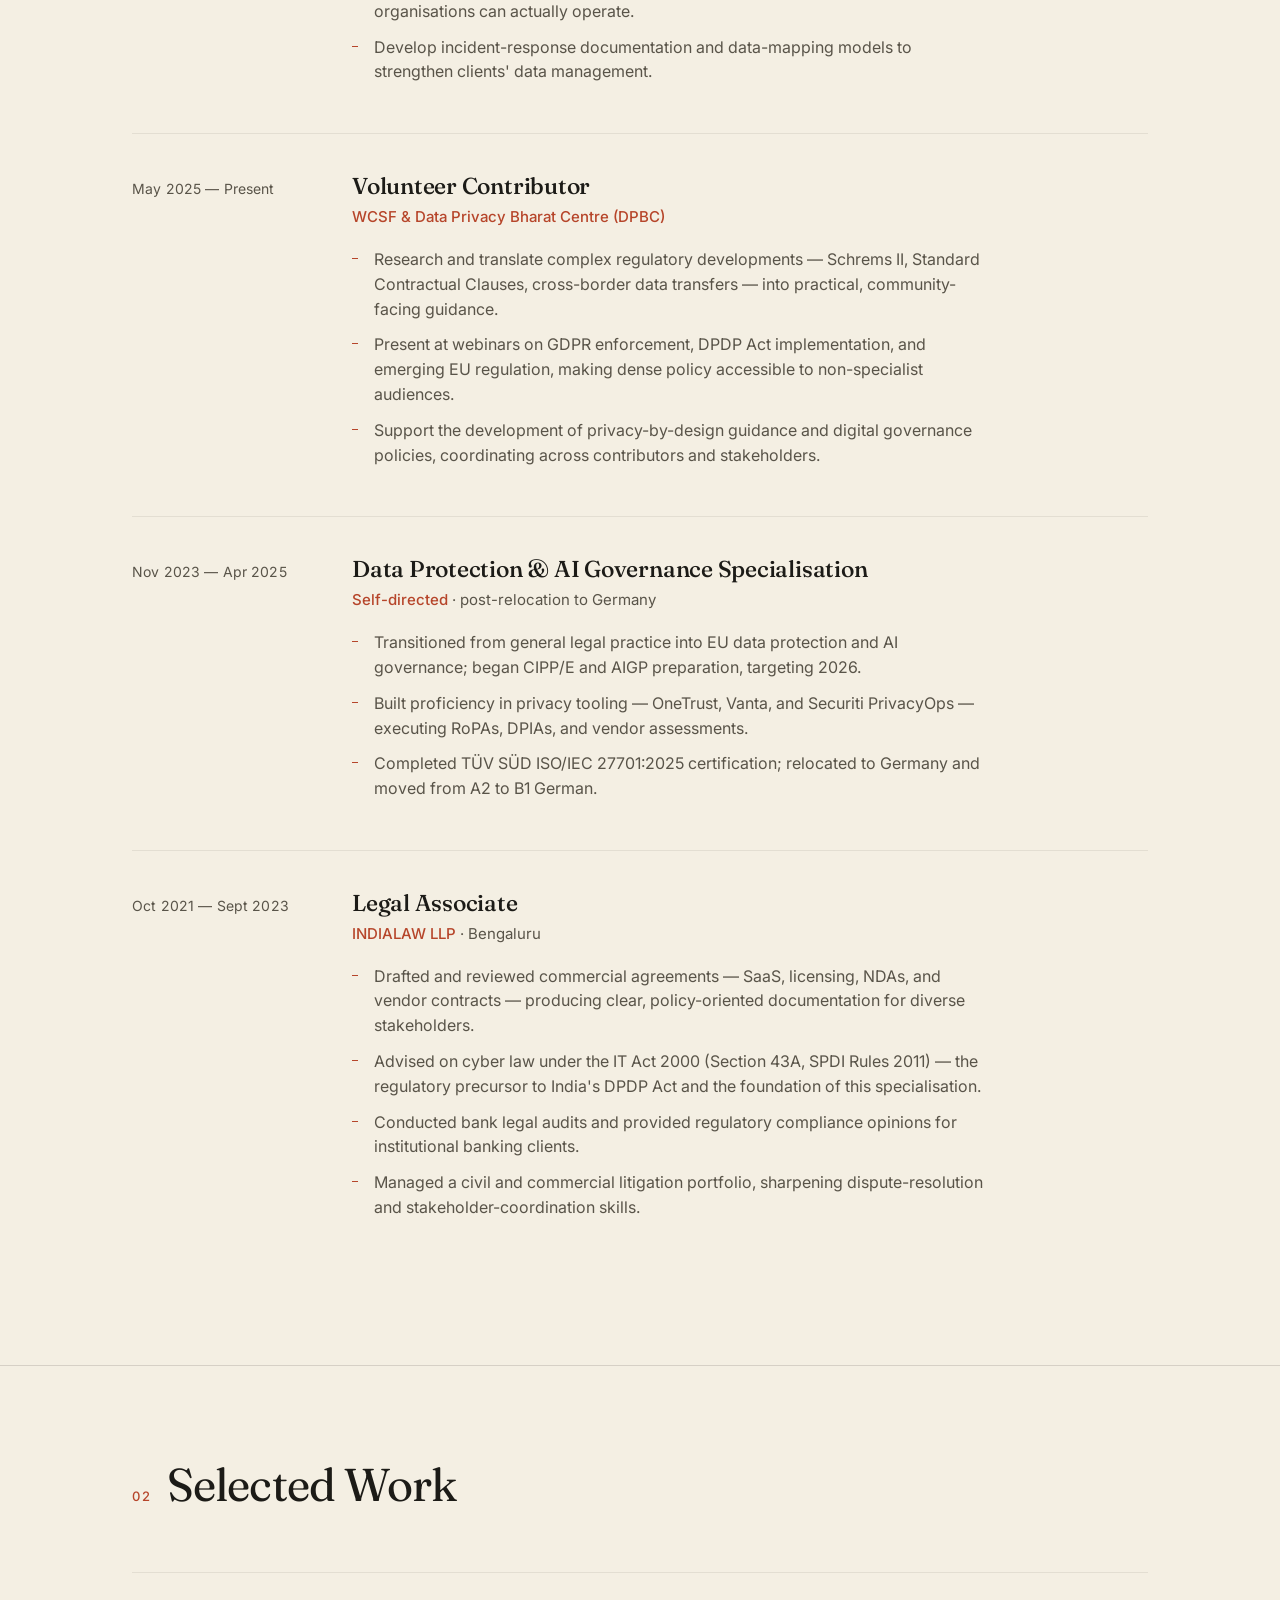
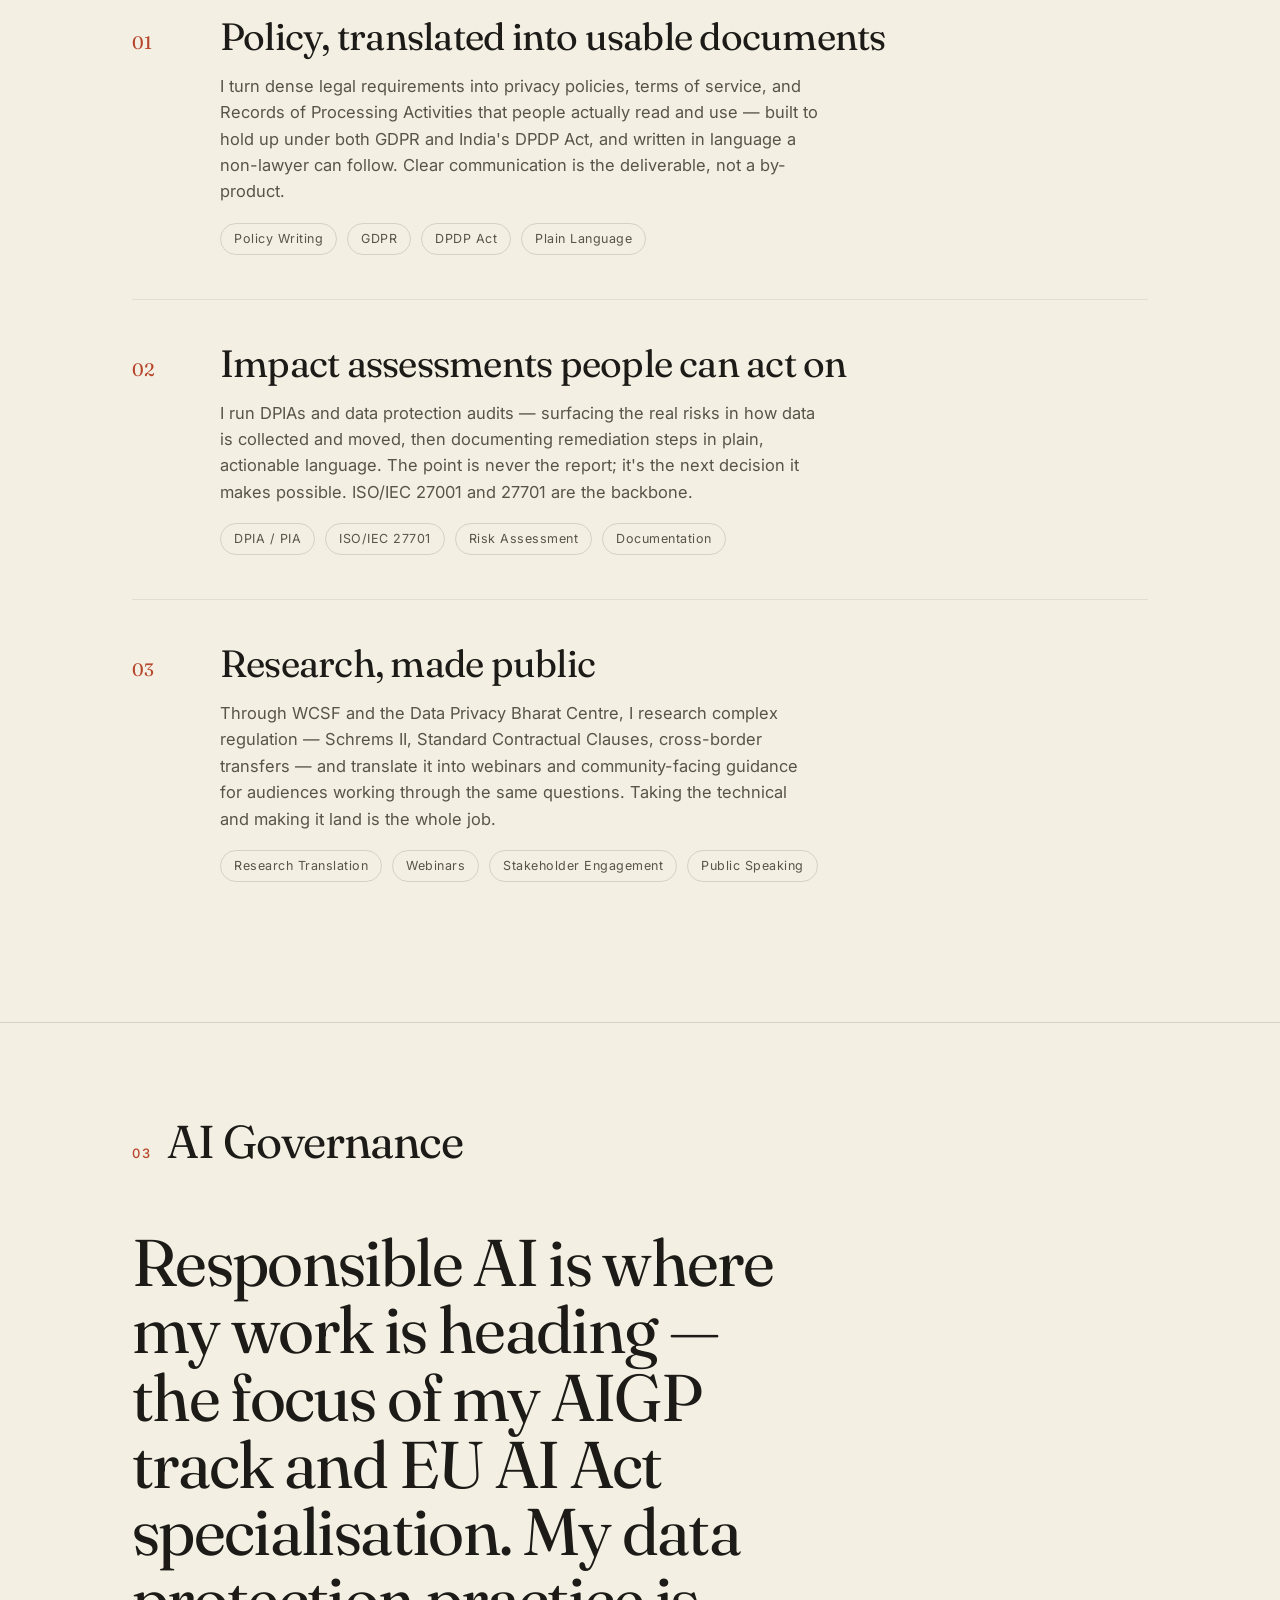
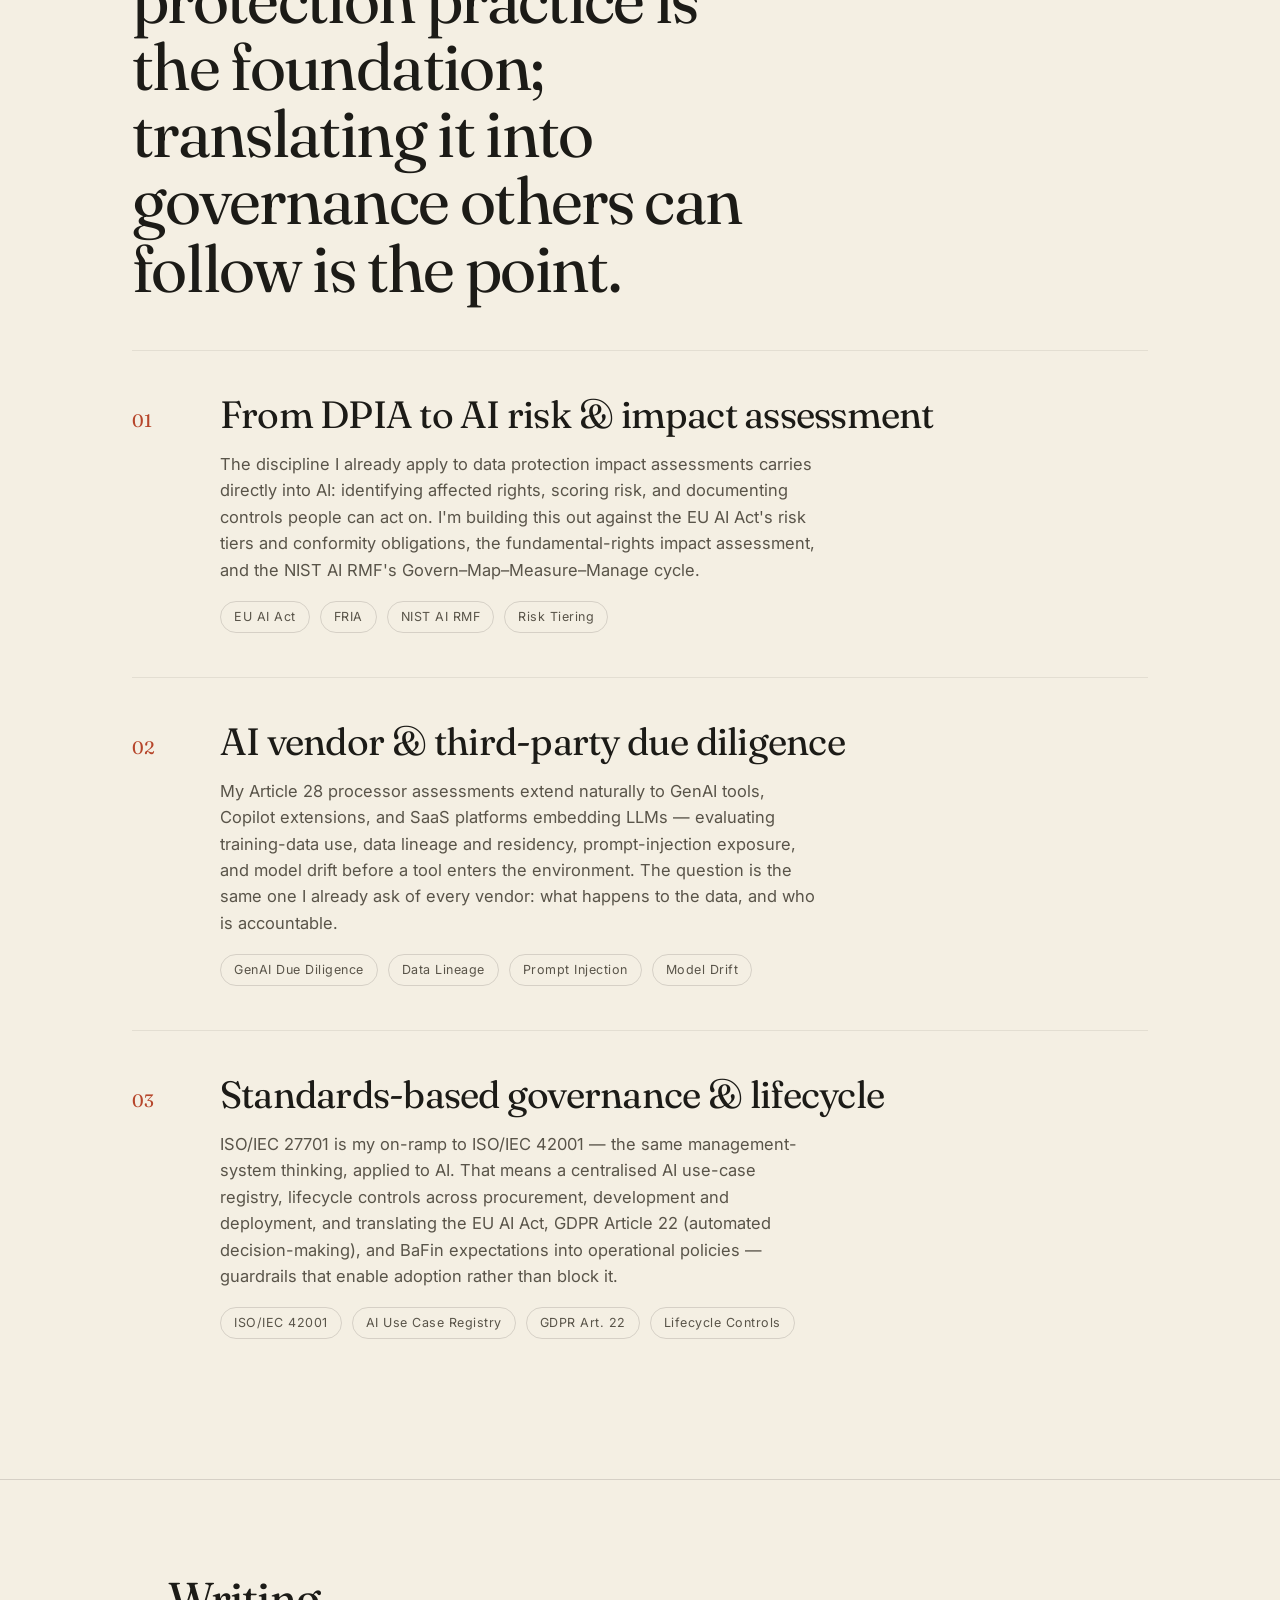
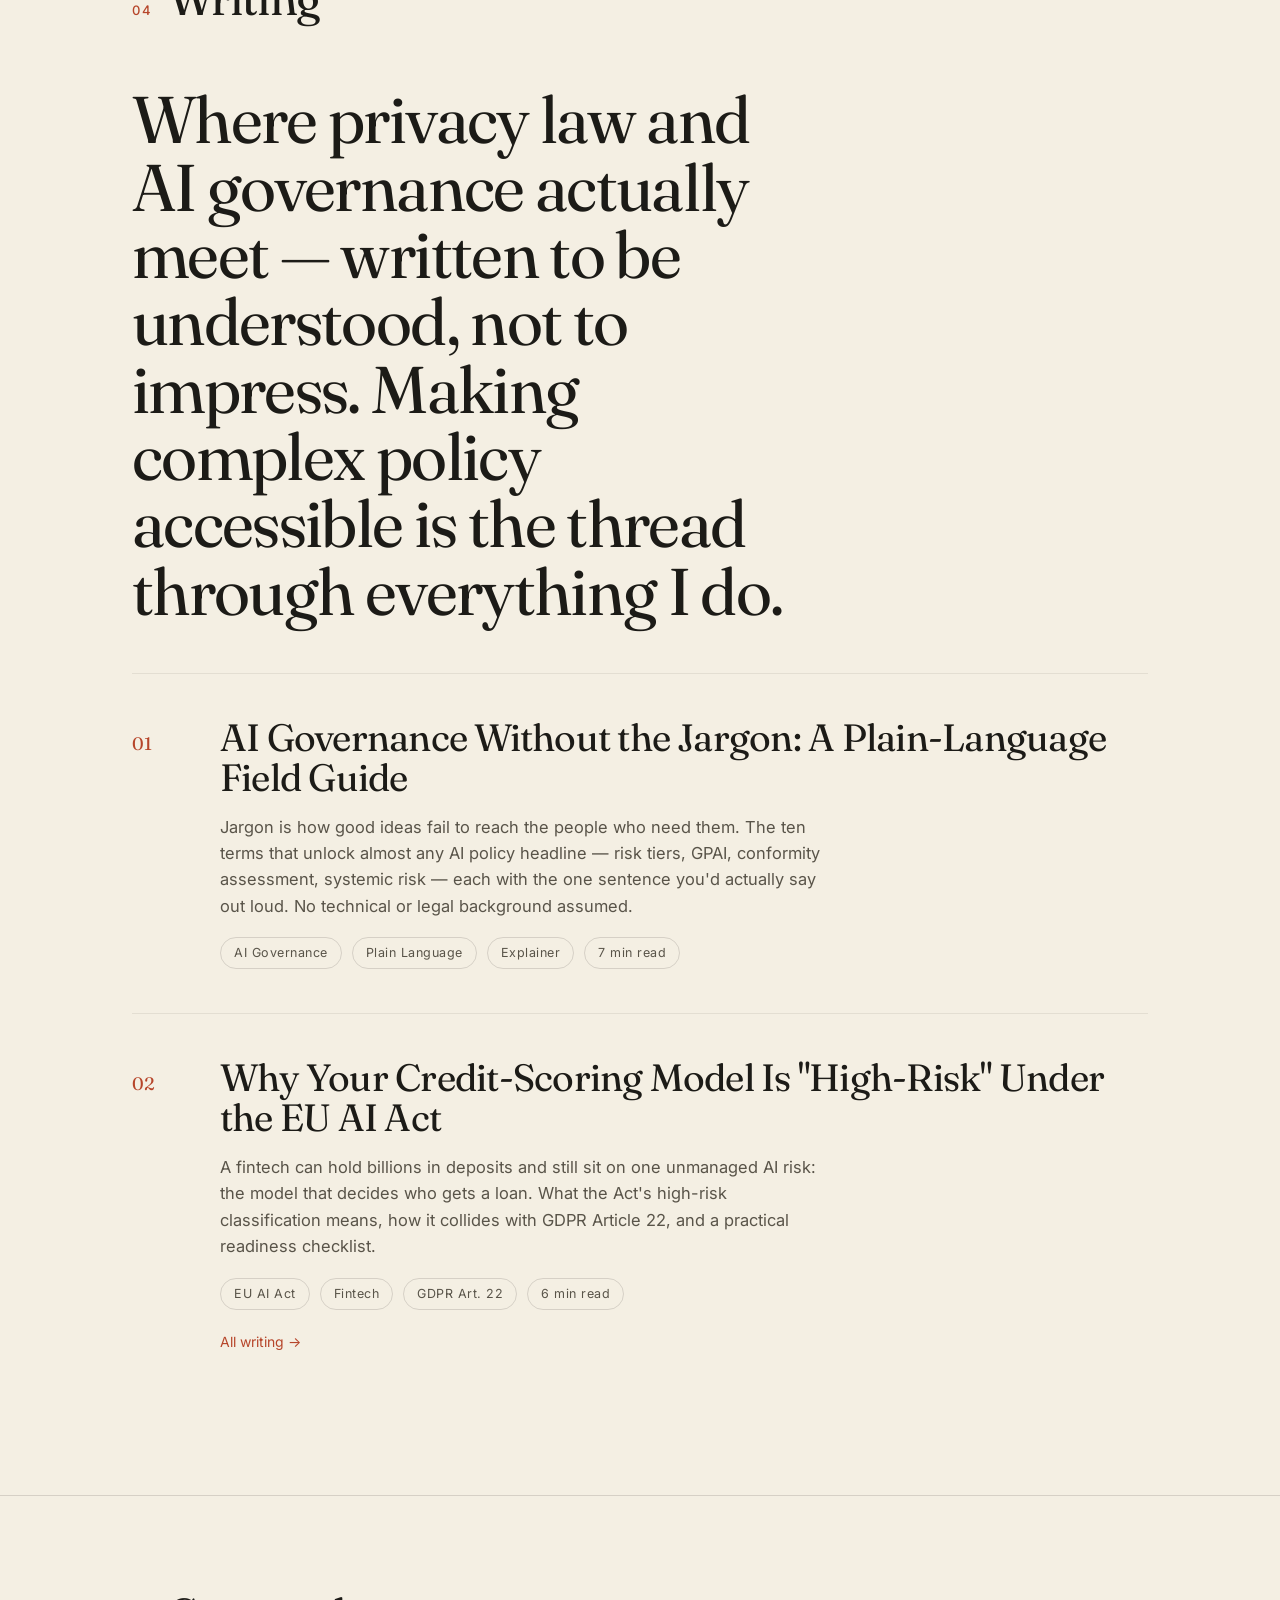
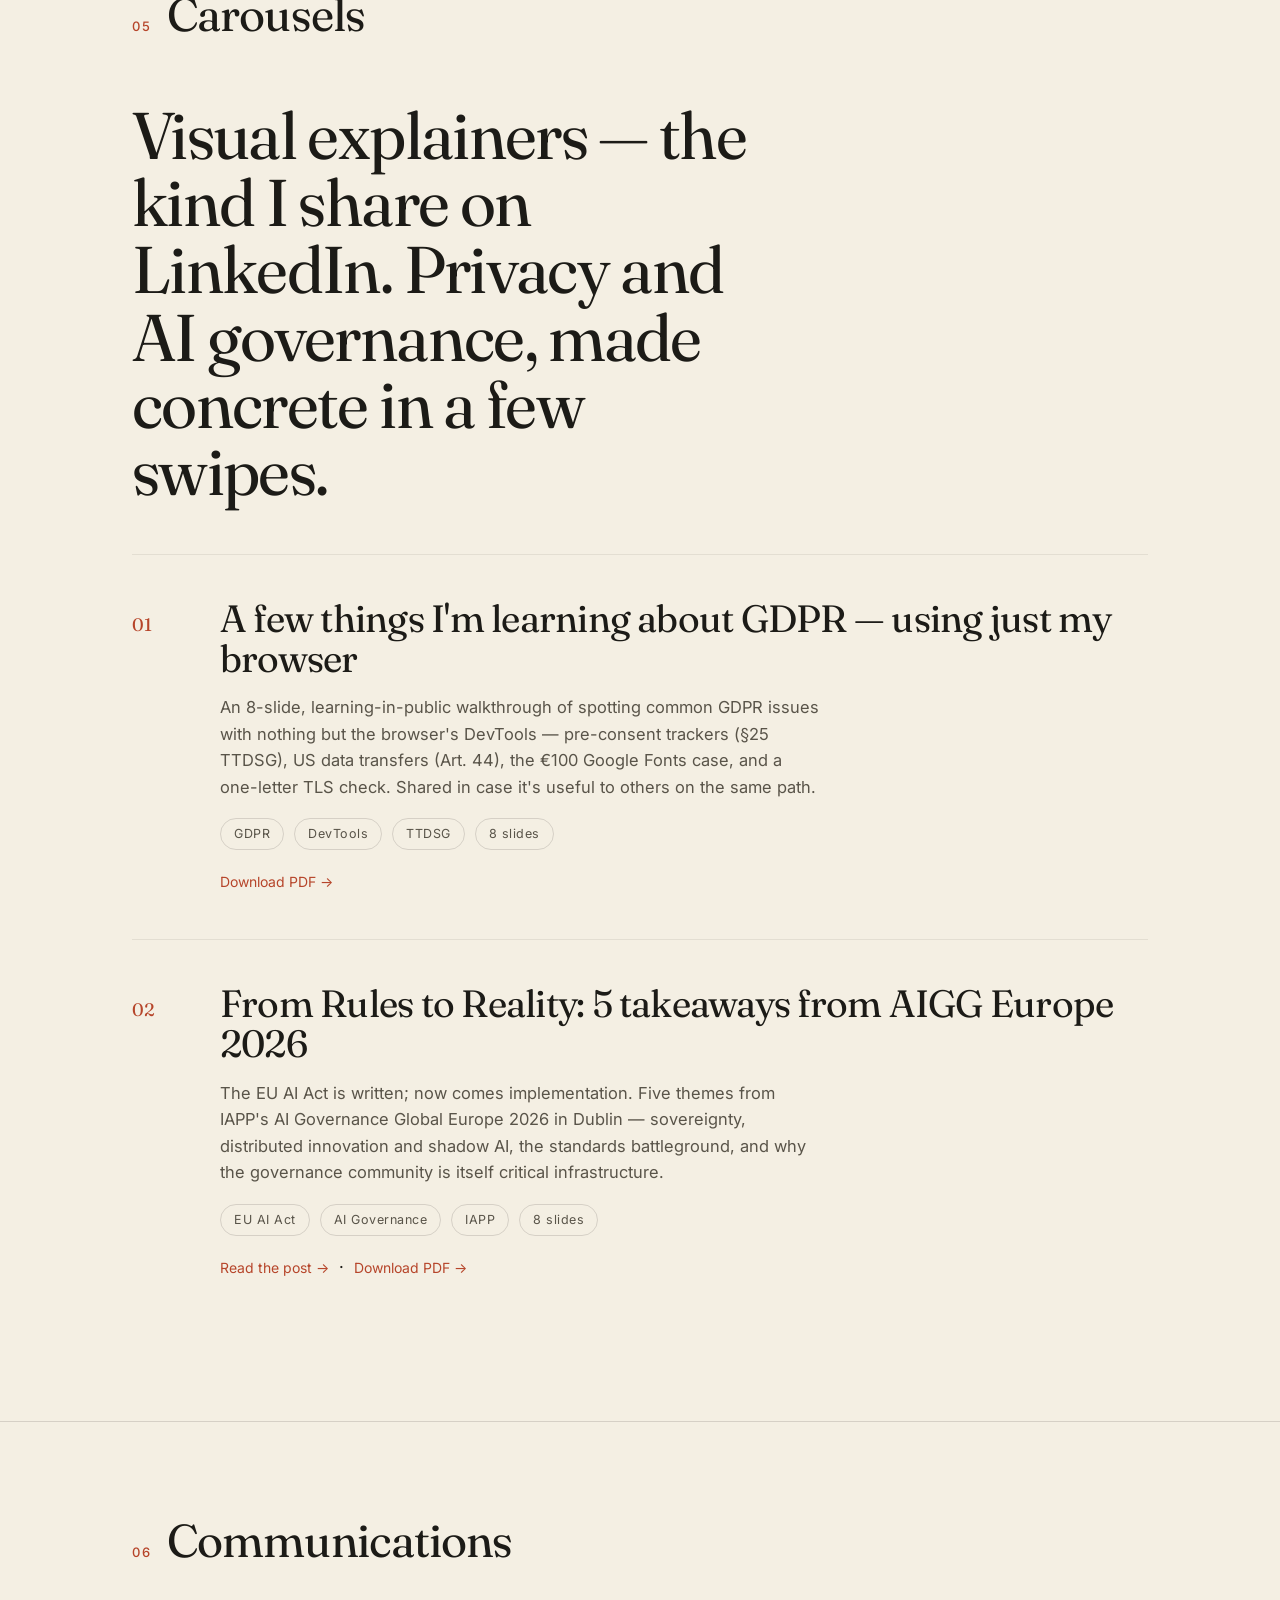
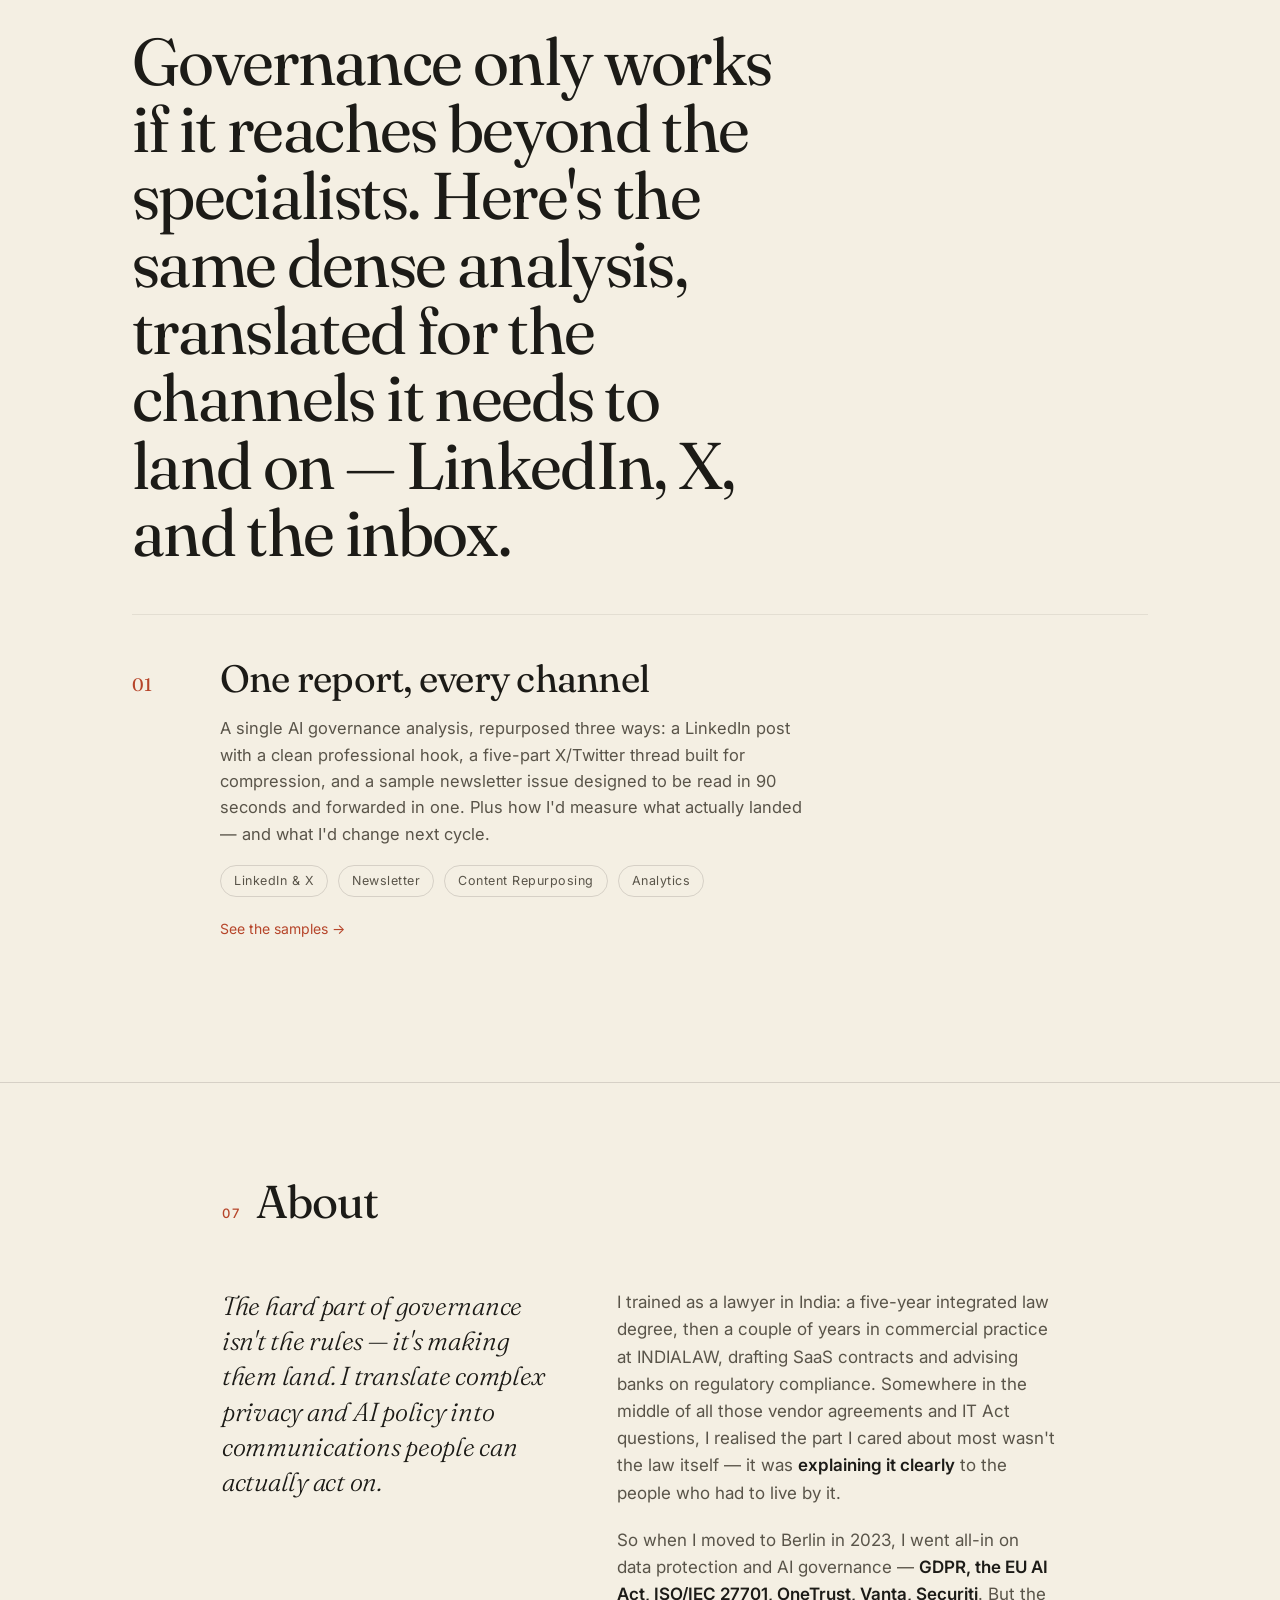
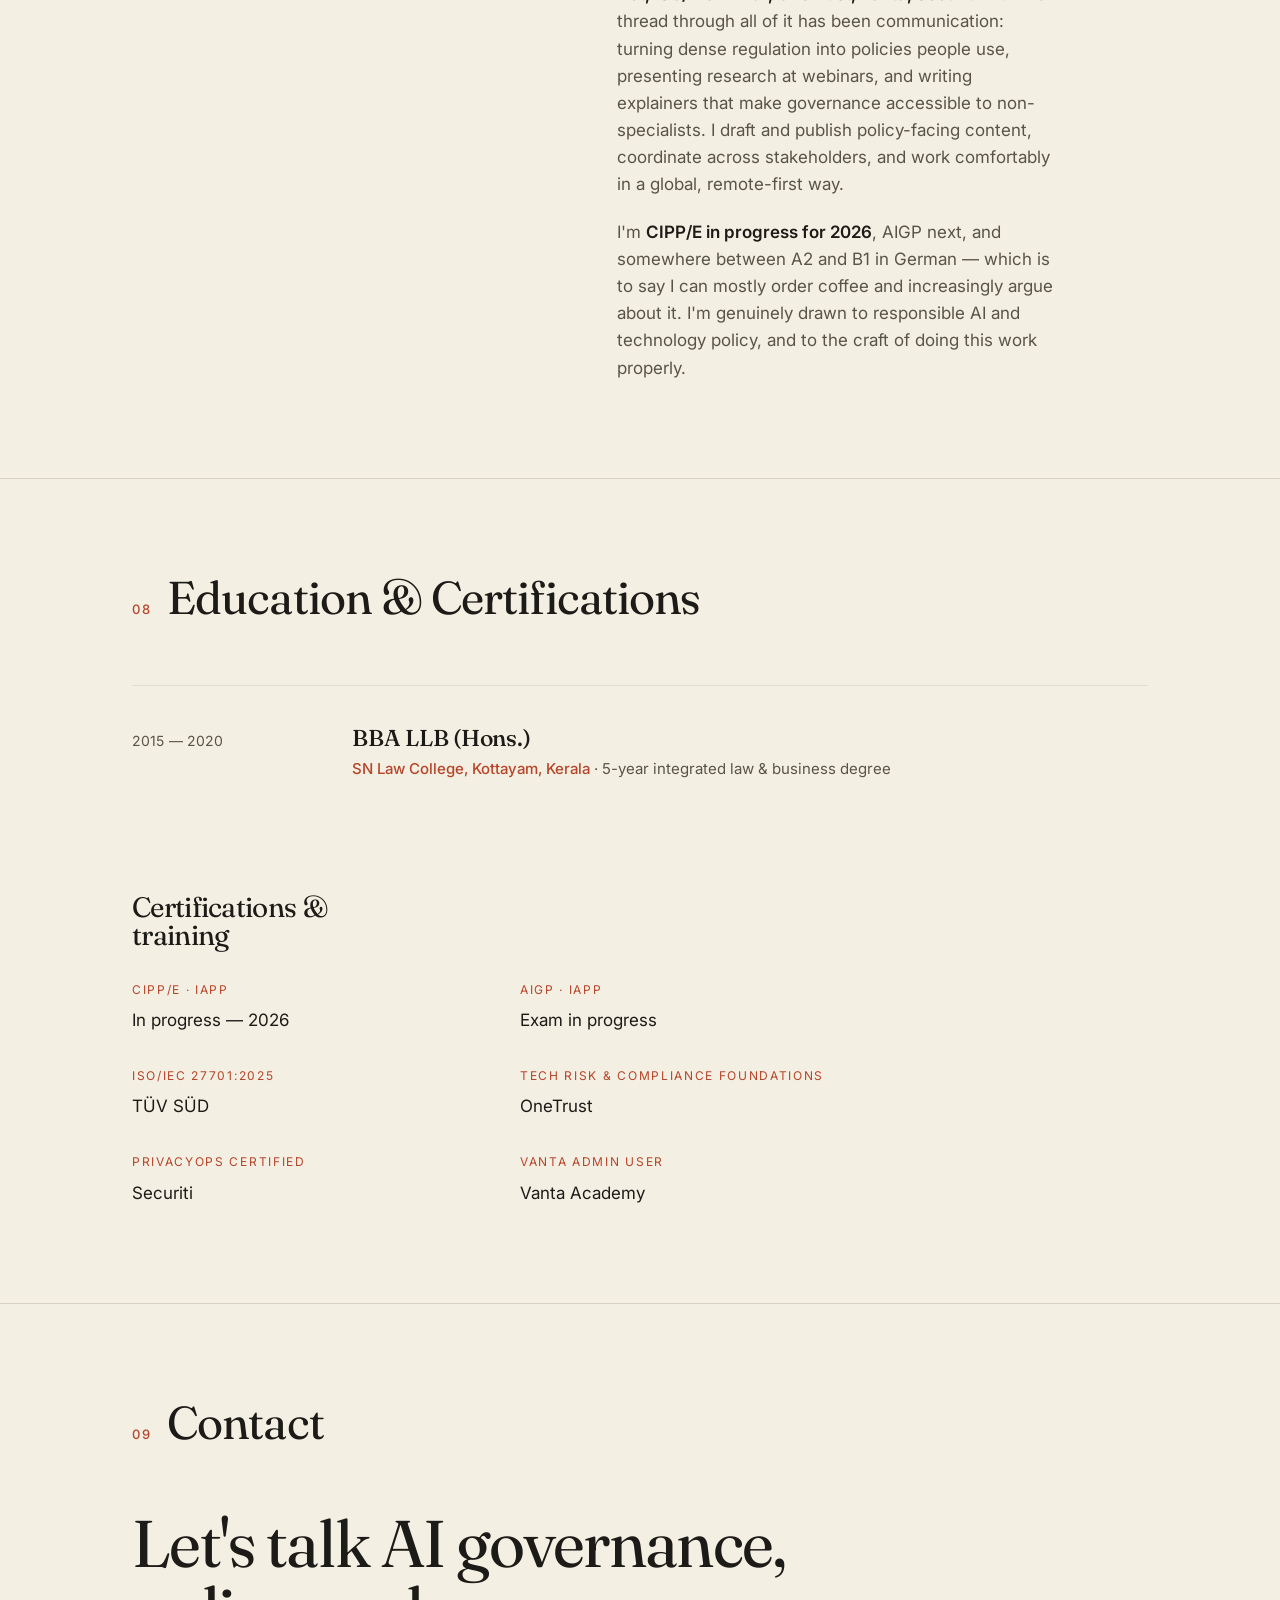
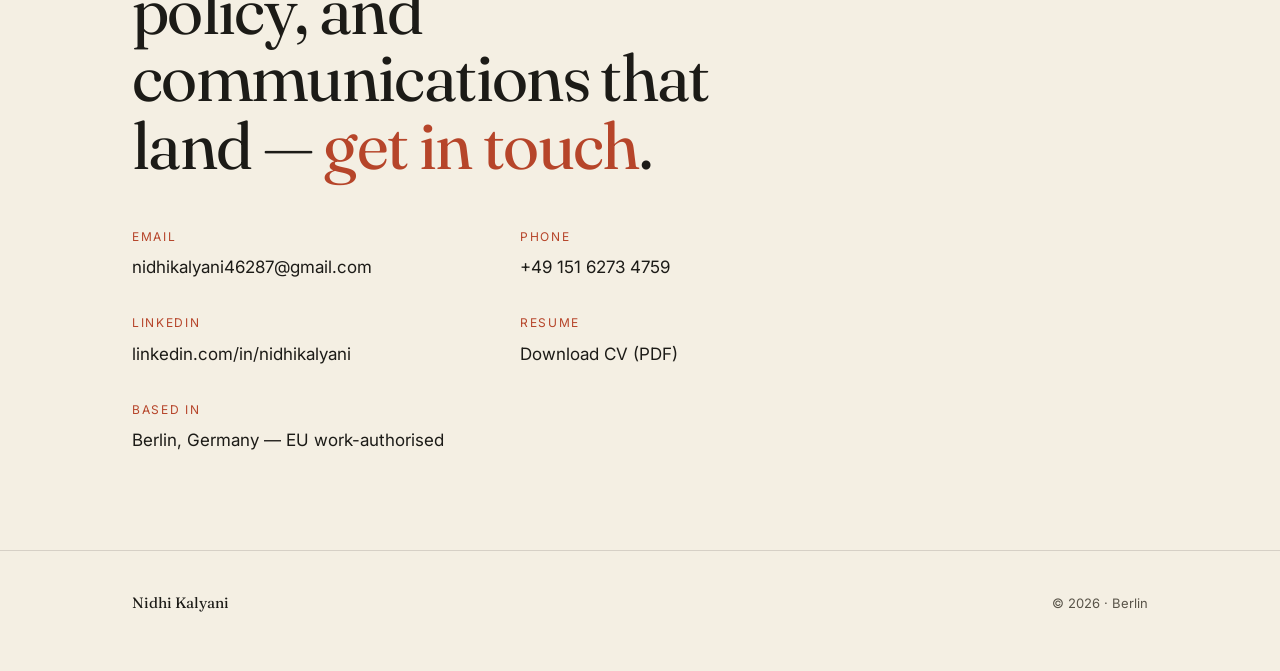
==== commit 0793de73: "Rewrite portfolio copy to match Data Protection & AI Safety Specialist resume - Reframe Experience, " ====
--- a/index.html
+++ b/index.html
@@ -379,9 +379,9 @@
         <div class="role serif">Privacy Analyst</div>
         <div class="org">World Cyber Security Forum (WCSF) <span class="tag">· Freelance, pro bono</span></div>
         <ul>
-          <li>Draft privacy policies, terms of service, and Records of Processing Activities (RoPA) for clients, ensuring GDPR and DPDP Act (India) compliance.</li>
-          <li>Conduct DPIAs and data protection audits for client organisations, identifying risks and documenting remediation steps.</li>
-          <li>Apply ISO/IEC 27001 (ISMS) and ISO/IEC 27701 (PIMS) standards when building privacy frameworks.</li>
+          <li>Translate complex legal and regulatory requirements into clear, client-ready documentation — privacy policies, terms of service, and Records of Processing Activities (RoPA) that hold up under GDPR and India's DPDP Act.</li>
+          <li>Conduct DPIAs and data protection audits, identifying risks and documenting remediation steps in plain, actionable language.</li>
+          <li>Apply ISO/IEC 27001 and 27701 standards to build privacy frameworks organisations can actually operate.</li>
           <li>Develop incident-response documentation and data-mapping models to strengthen clients' data management.</li>
         </ul>
       </div>
@@ -393,9 +393,9 @@
         <div class="role serif">Volunteer Contributor</div>
         <div class="org">WCSF &amp; Data Privacy Bharat Centre (DPBC)</div>
         <ul>
-          <li>Contribute to research and discussion on cyber law and privacy frameworks, including Schrems II, Standard Contractual Clauses, and cross-border data transfers.</li>
-          <li>Present at webinars covering GDPR enforcement, DPDP Act implementation, and emerging EU privacy regulation.</li>
-          <li>Support development of privacy-by-design guidance and digital governance policies.</li>
+          <li>Research and translate complex regulatory developments — Schrems II, Standard Contractual Clauses, cross-border data transfers — into practical, community-facing guidance.</li>
+          <li>Present at webinars on GDPR enforcement, DPDP Act implementation, and emerging EU regulation, making dense policy accessible to non-specialist audiences.</li>
+          <li>Support the development of privacy-by-design guidance and digital governance policies, coordinating across contributors and stakeholders.</li>
         </ul>
       </div>
     </div>
@@ -403,12 +403,12 @@
     <div class="xp reveal">
       <div class="when">Nov 2023 — Apr 2025</div>
       <div>
-        <div class="role serif">EU Privacy Specialisation</div>
+        <div class="role serif">Data Protection &amp; AI Governance Specialisation</div>
         <div class="org">Self-directed <span class="tag">· post-relocation to Germany</span></div>
         <ul>
-          <li>Transitioned from general legal practice into EU data protection specialisation; began CIPP/E preparation, targeting 2026.</li>
-          <li>Relocated to Germany and began structured German-language study, moving from A2 to B1.</li>
-          <li>Completed certifications: TÜV SÜD ISO/IEC 27701:2025, OneTrust Tech Risk &amp; Compliance, Vanta Admin User, and Securiti Privacy Ops.</li>
+          <li>Transitioned from general legal practice into EU data protection and AI governance; began CIPP/E and AIGP preparation, targeting 2026.</li>
+          <li>Built proficiency in privacy tooling — OneTrust, Vanta, and Securiti PrivacyOps — executing RoPAs, DPIAs, and vendor assessments.</li>
+          <li>Completed TÜV SÜD ISO/IEC 27701:2025 certification; relocated to Germany and moved from A2 to B1 German.</li>
         </ul>
       </div>
     </div>
@@ -419,10 +419,10 @@
         <div class="role serif">Legal Associate</div>
         <div class="org">INDIALAW LLP <span class="tag">· Bengaluru</span></div>
         <ul>
-          <li>Drafted and reviewed commercial agreements: SaaS contracts, software licensing, NDAs, and vendor contracts.</li>
+          <li>Drafted and reviewed commercial agreements — SaaS, licensing, NDAs, and vendor contracts — producing clear, policy-oriented documentation for diverse stakeholders.</li>
           <li>Advised on cyber law under the IT Act 2000 (Section 43A, SPDI Rules 2011) — the regulatory precursor to India's DPDP Act and the foundation of this specialisation.</li>
           <li>Conducted bank legal audits and provided regulatory compliance opinions for institutional banking clients.</li>
-          <li>Managed a civil and commercial litigation portfolio, including IBC/NCLT insolvency matters and contract disputes.</li>
+          <li>Managed a civil and commercial litigation portfolio, sharpening dispute-resolution and stakeholder-coordination skills.</li>
         </ul>
       </div>
     </div>
@@ -439,10 +439,10 @@
     <div class="work reveal">
       <div class="wnum serif">01</div>
       <div>
-        <h3 class="wtitle serif">Two-regime compliance frameworks</h3>
-        <p class="wdesc">I draft privacy policies, terms of service, and Records of Processing Activities for client organisations that need to hold up under both GDPR and India's DPDP Act — mapping where the two regimes converge, and being precise about where they don't.</p>
-        <div class="wtags">
-          <span>GDPR</span><span>DPDP Act</span><span>RoPA</span><span>Data Processing Agreements</span>
+        <h3 class="wtitle serif">Policy, translated into usable documents</h3>
+        <p class="wdesc">I turn dense legal requirements into privacy policies, terms of service, and Records of Processing Activities that people actually read and use — built to hold up under both GDPR and India's DPDP Act, and written in language a non-lawyer can follow. Clear communication is the deliverable, not a by-product.</p>
+        <div class="wtags">
+          <span>Policy Writing</span><span>GDPR</span><span>DPDP Act</span><span>Plain Language</span>
         </div>
       </div>
     </div>
@@ -450,10 +450,10 @@
     <div class="work reveal">
       <div class="wnum serif">02</div>
       <div>
-        <h3 class="wtitle serif">DPIAs &amp; data protection audits</h3>
-        <p class="wdesc">I run impact assessments and audits for client organisations — surfacing the real risks in how data is collected and moved, then documenting remediation steps people can actually act on. ISO/IEC 27001 and 27701 are the backbone of how I build these out.</p>
-        <div class="wtags">
-          <span>DPIA / PIA</span><span>ISO/IEC 27701</span><span>Risk Assessment</span><span>Incident Response</span>
+        <h3 class="wtitle serif">Impact assessments people can act on</h3>
+        <p class="wdesc">I run DPIAs and data protection audits — surfacing the real risks in how data is collected and moved, then documenting remediation steps in plain, actionable language. The point is never the report; it's the next decision it makes possible. ISO/IEC 27001 and 27701 are the backbone.</p>
+        <div class="wtags">
+          <span>DPIA / PIA</span><span>ISO/IEC 27701</span><span>Risk Assessment</span><span>Documentation</span>
         </div>
       </div>
     </div>
@@ -461,10 +461,10 @@
     <div class="work reveal">
       <div class="wnum serif">03</div>
       <div>
-        <h3 class="wtitle serif">Cross-border transfer research</h3>
-        <p class="wdesc">Through WCSF and the Data Privacy Bharat Centre, I research and present on international data transfers — Schrems II, Standard Contractual Clauses, and the practical mechanics of moving data lawfully between jurisdictions, brought to webinar audiences working through the same questions.</p>
-        <div class="wtags">
-          <span>Schrems II</span><span>SCCs</span><span>International Transfers</span><span>Privacy by Design</span>
+        <h3 class="wtitle serif">Research, made public</h3>
+        <p class="wdesc">Through WCSF and the Data Privacy Bharat Centre, I research complex regulation — Schrems II, Standard Contractual Clauses, cross-border transfers — and translate it into webinars and community-facing guidance for audiences working through the same questions. Taking the technical and making it land is the whole job.</p>
+        <div class="wtags">
+          <span>Research Translation</span><span>Webinars</span><span>Stakeholder Engagement</span><span>Public Speaking</span>
         </div>
       </div>
     </div>
@@ -478,7 +478,7 @@
       <h2 class="sec-title serif">AI Governance</h2>
     </div>
 
-    <p class="contact-big serif reveal" style="margin-bottom:48px;">My privacy operations are the foundation. Here's how that practice extends into AI governance — the focus of my AIGP track and EU AI Act specialisation.</p>
+    <p class="contact-big serif reveal" style="margin-bottom:48px;">Responsible AI is where my work is heading — the focus of my AIGP track and EU AI Act specialisation. My data protection practice is the foundation; translating it into governance others can follow is the point.</p>
 
     <div class="work reveal">
       <div class="wnum serif">01</div>
@@ -522,7 +522,7 @@
       <h2 class="sec-title serif">Writing</h2>
     </div>
 
-    <p class="contact-big serif reveal" style="margin-bottom:48px;">Notes on where privacy law and AI governance actually meet — written for the people doing the work.</p>
+    <p class="contact-big serif reveal" style="margin-bottom:48px;">Where privacy law and AI governance actually meet — written to be understood, not to impress. Making complex policy accessible is the thread through everything I do.</p>
 
     <div class="work reveal">
       <div class="wnum serif">01</div>
@@ -614,11 +614,56 @@
       <h2 class="sec-title serif">About</h2>
     </div>
     <div class="about-grid">
-      <p class="about-lead serif reveal">I care about privacy that's operational, not theatrical — documentation people actually use, and controls that hold up.</p>
+      <p class="about-lead serif reveal">The hard part of governance isn't the rules — it's making them land. I translate complex privacy and AI policy into communications people can actually act on.</p>
       <div class="about-body reveal">
-        <p>I trained as a lawyer in India: a five-year integrated law degree, then a couple of years in commercial practice at INDIALAW, drafting SaaS contracts and advising banks on regulatory compliance. Somewhere in the middle of all those vendor agreements and IT Act questions, I realised the part I cared about most was data — who holds it, how it moves, and what people are owed when it's mishandled.</p>
-        <p>So when I moved to Berlin in 2023, I went all-in. I spent eighteen months retooling around <strong>GDPR and the EU AI Act</strong> — ISO/IEC 27701, OneTrust, Vanta, Securiti — and rebuilt my practice from the ground up. These days I build RoPAs, run DPIAs, handle Article 28 assessments, and help organisations get their privacy operations into genuinely working order.</p>
-        <p>I'm <strong>CIPP/E in progress for 2026</strong>, AIGP next, and somewhere between A2 and B1 in German — which is to say I can mostly order coffee and increasingly argue about it. The unglamorous discipline of doing it properly is the part I like best.</p>
+        <p>I trained as a lawyer in India: a five-year integrated law degree, then a couple of years in commercial practice at INDIALAW, drafting SaaS contracts and advising banks on regulatory compliance. Somewhere in the middle of all those vendor agreements and IT Act questions, I realised the part I cared about most wasn't the law itself — it was <strong>explaining it clearly</strong> to the people who had to live by it.</p>
+        <p>So when I moved to Berlin in 2023, I went all-in on data protection and AI governance — <strong>GDPR, the EU AI Act, ISO/IEC 27701, OneTrust, Vanta, Securiti</strong>. But the thread through all of it has been communication: turning dense regulation into policies people use, presenting research at webinars, and writing explainers that make governance accessible to non-specialists. I draft and publish policy-facing content, coordinate across stakeholders, and work comfortably in a global, remote-first way.</p>
+        <p>I'm <strong>CIPP/E in progress for 2026</strong>, AIGP next, and somewhere between A2 and B1 in German — which is to say I can mostly order coffee and increasingly argue about it. I'm genuinely drawn to responsible AI and technology policy, and to the craft of doing this work properly.</p>
+      </div>
+    </div>
+  </div>
+</section>
+
+<section id="credentials">
+  <div class="wrap">
+    <div class="sec-head reveal">
+      <span class="sec-num">08</span>
+      <h2 class="sec-title serif">Education &amp; Certifications</h2>
+    </div>
+
+    <div class="xp reveal">
+      <div class="when">2015 — 2020</div>
+      <div>
+        <div class="role serif">BBA LLB (Hons.)</div>
+        <div class="org">SN Law College, Kottayam, Kerala <span class="tag">· 5-year integrated law &amp; business degree</span></div>
+      </div>
+    </div>
+
+    <p class="contact-big serif reveal" style="font-size:clamp(20px,2.6vw,28px);margin:56px 0 30px;">Certifications &amp; training</p>
+    <div class="contact-rows reveal">
+      <div class="crow">
+        <div class="clabel">CIPP/E · IAPP</div>
+        <span>In progress — 2026</span>
+      </div>
+      <div class="crow">
+        <div class="clabel">AIGP · IAPP</div>
+        <span>Exam in progress</span>
+      </div>
+      <div class="crow">
+        <div class="clabel">ISO/IEC 27701:2025</div>
+        <span>TÜV SÜD</span>
+      </div>
+      <div class="crow">
+        <div class="clabel">Tech Risk &amp; Compliance Foundations</div>
+        <span>OneTrust</span>
+      </div>
+      <div class="crow">
+        <div class="clabel">PrivacyOps Certified</div>
+        <span>Securiti</span>
+      </div>
+      <div class="crow">
+        <div class="clabel">Vanta Admin User</div>
+        <span>Vanta Academy</span>
       </div>
     </div>
   </div>
@@ -627,10 +672,10 @@
 <section id="contact">
   <div class="wrap">
     <div class="sec-head reveal">
-      <span class="sec-num">08</span>
+      <span class="sec-num">09</span>
       <h2 class="sec-title serif">Contact</h2>
     </div>
-    <p class="contact-big serif reveal">Let's talk privacy operations — <a href="mailto:nidhikalyani46287@gmail.com">get in touch</a>.</p>
+    <p class="contact-big serif reveal">Let's talk AI governance, policy, and communications that land — <a href="mailto:nidhikalyani46287@gmail.com">get in touch</a>.</p>
     <div class="contact-rows reveal">
       <div class="crow">
         <div class="clabel">Email</div>
